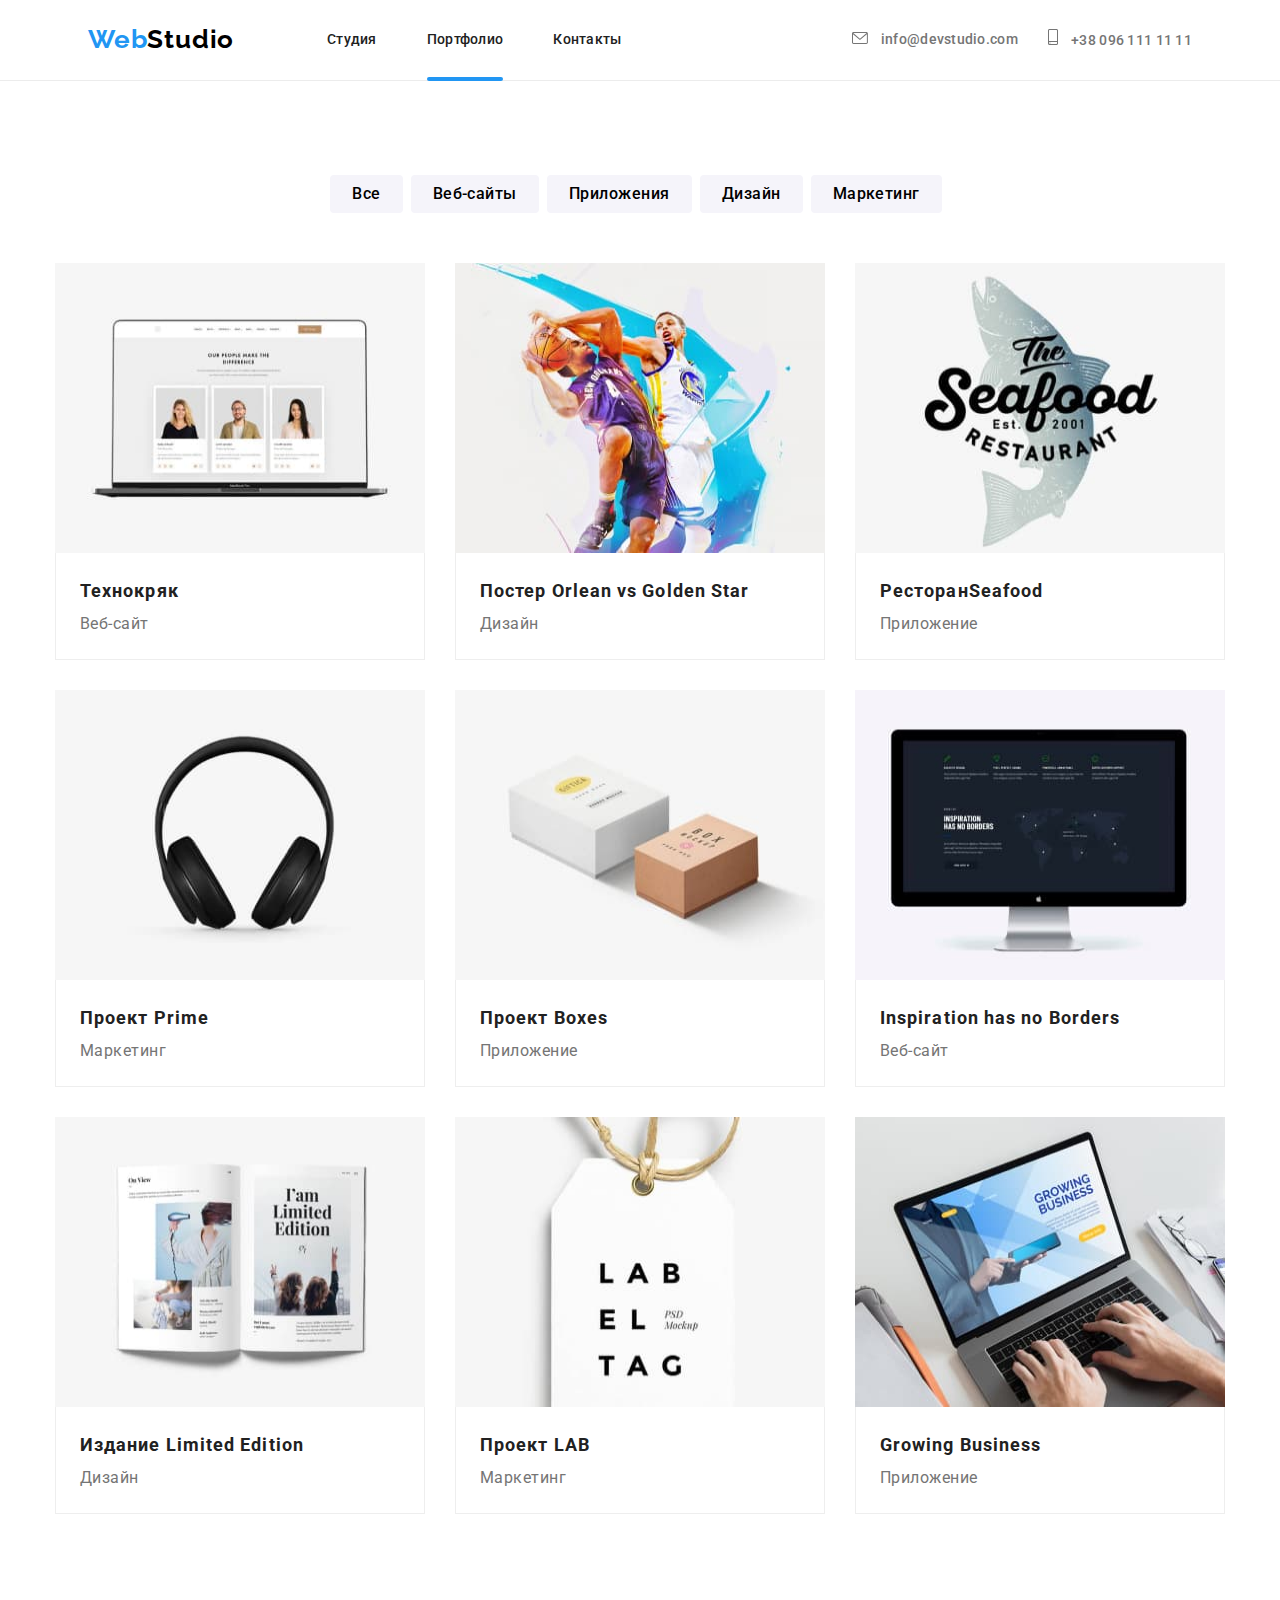
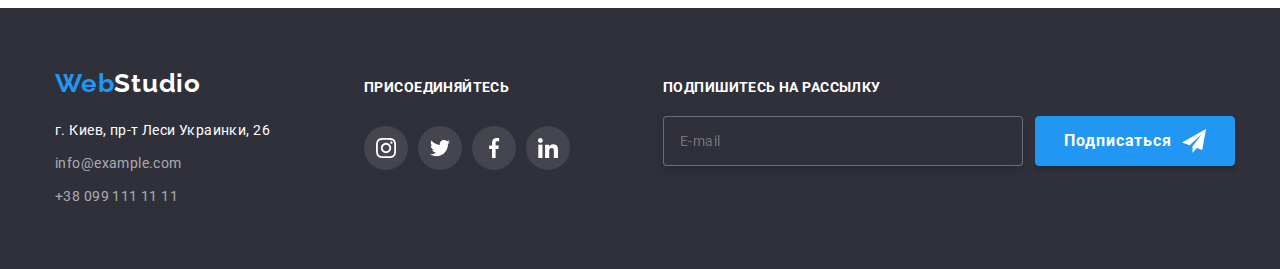
==== portfolio.html @ 0577ca1d "Initial commit" ====
<!DOCTYPE html>
<html lang="ru">
  <head>
    <meta charset="UTF-8" />
    <meta http-equiv="X-UA-Compatible" content="IE=edge" />
    <meta name="viewport" content="width=device-width, initial-scale=1.0" />
    <title>Portfolio</title>
    <link rel="preconnect" href="https://fonts.googleapis.com" />
    <link rel="preconnect" href="https://fonts.gstatic.com" crossorigin />
    <link
      href="https://fonts.googleapis.com/css2?family=Raleway:wght@700&family=Roboto:wght@400;500;700;900&display=swap"
      rel="stylesheet"
    />
    <link rel="stylesheet" href="https://cdn.jsdelivr.net/npm/modern-normalize@1.1.0/modern-normalize.min.css">
    <link rel="stylesheet" href="./css/styles.css" />
  </head>
  <body>
    <!--Header section-->
    <header class="header-container">
      <div class="container">
        <nav class="navigation">
        <p>
          <a class="logo" href="./index.html" lang="en">Web<span class="logo-studio">Studio</span></a>
        </p>
        <ul class="list menu">
          <li class="menu-item ">
            <a
              class="menu-link link" href="./index.html" title="Студия">Студия</a>
          </li>
          <li class="menu-item">
            <a
              class="menu-link link current" href="./portfolio.html" title="Портфолио">Портфолио</a>
          </li>
          <li class="menu-item"><a class="menu-link link" href="">Контакты</a></li>
        </ul>
      
      <ul class="list contacts-list">
        <li class="contact-item">
          <a class="link contact-mail" href="mailto:info@devstudio.com"><svg class="icon-mail" width="16" height="12">
            <use href="./images/sprite.svg#icon-mail"></use>
          </svg>
            info@devstudio.com</a>
        </li>
        <li class="contact-item">
          <a class="link contact-phone" href="tel:+380961111111"><svg class="icon-phone" width="10" height="16">
            <use href="./images/sprite.svg#icon-smartphone"></use></svg>
            +38 096 111 11 11</a>
        </li>
      </ul>
    </nav>
    </div>
    
    </header>
    <!--Main section-->
    <main>
      <!-- Filter section -->
      <section class="filter section">
        <div class="container"><h1 hidden>Портфолио</h1>
        <ul class="list filter-list">
          <li class="filter-item">
            <button class="filter-btn" type="button">Все</button>
          </li>
          <li class="filter-item">
            <button class="filter-btn" type="button">Веб-сайты</button>
          </li>
          <li class="filter-item">
            <button class="filter-btn" type="button">Приложения</button>
          </li>
          <li class="filter-item">
            <button class="filter-btn" type="button">Дизайн</button>
          </li>
          <li class="filter-item">
            <button class="filter-btn" type="button">Маркетинг</button>
          </li>
        </ul>
      
        <ul class="list portfolio-list margin-portfolio">
          <li class="portfolio-item">
            <div class="overlay-wrapper">
            <img
              src="./images/Portfolio/technokryak.jpg"
              alt="Сайт технокряк"
              width="370"
              height="290"
            />
            <p class="overlay">Ресурс предлагает комплексные предложения с разным уровнем функционала и сервисов. Все это позволит посетителю получить исчерпывающие сведения о компании или частном лице.</p>
          </div>
            <div class="portfolio-card-wrapper"><h2 class="portfolio-title">Технокряк</h2>
            <p class="portfolio-subtitle">Веб-сайт</p></div>
          </li>
          <li class="portfolio-item">
            <div class="overlay-wrapper">
            <img
              src="./images/Portfolio/new_orlean.jpg"
              alt="Дизайн постера"
              width="370"
              height="290"
            />
            <p class="overlay">Ресурс предлагает комплексные предложения с разным уровнем функционала и сервисов. Все это позволит посетителю получить исчерпывающие сведения о компании или частном лице.</p>
          </div>
            <div class="portfolio-card-wrapper"><h2 class="portfolio-title">Постер <span lang="en">Orlean vs Golden Star</span></h2>
            <p class="portfolio-subtitle">Дизайн</p></div>
          </li>
          <li class="portfolio-item">
            <div class="overlay-wrapper">
            <img
              src="./images/Portfolio/swafood.jpg"
              alt="Логотип ресторана"
              width="370"
              height="290"
            />
            <p class="overlay">Ресурс предлагает комплексные предложения с разным уровнем функционала и сервисов. Все это позволит посетителю получить исчерпывающие сведения о компании или частном лице.</p>
          </div>
            <div class="portfolio-card-wrapper"><h2 class="portfolio-title">Ресторан<span lang="en">Seafood</span></h2>
            <p class="portfolio-subtitle">Приложение</p></div>
          </li>
          <li class="portfolio-item">
            <div class="overlay-wrapper">
            <img
              src="./images/Portfolio/prime.jpg"
              alt="Маркетинг наушники"
              width="370"
              height="290"
            />
            <p class="overlay">Ресурс предлагает комплексные предложения с разным уровнем функционала и сервисов. Все это позволит посетителю получить исчерпывающие сведения о компании или частном лице.</p>
          </div>
            <div class="portfolio-card-wrapper"><h2 class="portfolio-title">Проект <span lang="en">Prime</span></h2>
            <p class="portfolio-subtitle">Маркетинг</p></div>
          </li>
          <li class="portfolio-item">
            <div class="overlay-wrapper">
            <img src="./images/Portfolio/boxes.jpg" alt="Две коробки" width="370" height="290" />
            <p class="overlay">Ресурс предлагает комплексные предложения с разным уровнем функционала и сервисов. Все это позволит посетителю получить исчерпывающие сведения о компании или частном лице.</p>
          </div>
            <div class="portfolio-card-wrapper"><h2 class="portfolio-title">Проект <span lang="en">Boxes</span></h2>
            <p class="portfolio-subtitle">Приложение</p></div>
          </li>
          <li class="portfolio-item">
            <div class="overlay-wrapper">
            <img
              src="./images/Portfolio/inspiration.jpg"
              alt="Монитор компьютера"
              width="370"
              height="290"
            />
            <p class="overlay">Ресурс предлагает комплексные предложения с разным уровнем функционала и сервисов. Все это позволит посетителю получить исчерпывающие сведения о компании или частном лице.</p>
          </div>
            <div class="portfolio-card-wrapper"><h2 class="portfolio-title"><span lang="en">Inspiration has no Borders</span></h2>
            <p class="portfolio-subtitle">Веб-сайт</p></div>
          </li>
          <li class="portfolio-item">
            <div class="overlay-wrapper">
            <img
              src="./images/Portfolio/lmtdedition.jpg"
              alt="Открытая книга"
              width="370"
              height="290"
            />
            <p class="overlay">Ресурс предлагает комплексные предложения с разным уровнем функционала и сервисов. Все это позволит посетителю получить исчерпывающие сведения о компании или частном лице.</p>
          </div>
            <div class="portfolio-card-wrapper"><h2 class="portfolio-title">Издание <span lang="en">Limited Edition</span></h2>
            <p class="portfolio-subtitle">Дизайн</p></div>
          </li>
          <li class="portfolio-item">
            <div class="overlay-wrapper">
            <img
              src="./images/Portfolio/lab.jpg"
              alt="Ярлык на веревке с надписью"
              width="370"
              height="290"
            />
            <p class="overlay">Ресурс предлагает комплексные предложения с разным уровнем функционала и сервисов. Все это позволит посетителю получить исчерпывающие сведения о компании или частном лице.</p>
          </div>
            <div class="portfolio-card-wrapper"><h2 class="portfolio-title">Проект <span lang="en">LAB</span></h2>
            <p class="portfolio-subtitle">Маркетинг</p></div>
          </li>
          <li class="portfolio-item">
            <div class="overlay-wrapper">
            <img
              src="./images/Portfolio/grow_business.jpg"
              alt="Открытый ноутбук на котором печатают"
              width="370"
              height="290"
            />
            <p class="overlay">Ресурс предлагает комплексные предложения с разным уровнем функционала и сервисов. Все это позволит посетителю получить исчерпывающие сведения о компании или частном лице.</p>
          </div>
            <div class="portfolio-card-wrapper"><h2 class="portfolio-title"><span lang="en">Growing Business</span></h2>
            <p class="portfolio-subtitle">Приложение</p></div>
          </li>
        </ul>
      </div>
      </section>
    </main>
    <!-- Footer section -->
    <footer class="footer">
      <div class="container footer-logo">
       <div class="footer-part1"> <p><a class="logo" href="/" lang="en">Web<span class="logo-studio-white">Studio</span></a>
      </p>
      <address class="footer-adress">
        <a
          class="link address"
          target="_blank"
          rel="noopener noreferrer"
          href="https://www.google.com/maps?q=%D0%B3+%D0%BA%D0%B8%D0%B5%D0%B2+%D0%BF%D1%80%D0%BE%D1%81%D0%BF%D0%B5%D0%BA%D1%82+%D0%BB%D0%B5%D1%81%D0%B8+%D1%83%D0%BA%D1%80%D0%B0%D0%B8%D0%BD%D0%BA%D0%B8+26&um=1&ie=UTF-8&sa=X&ved=2ahUKEwj_-ZnG1bH4AhXhpYsKHVMVDdgQ_AUoAXoECAEQAw"
          >г. Киев, пр-т Леси Украинки, 26</a
        >
      </address>
      <ul class="list footer-contacts">
        <li class="footer-contact-mail">
          <a class="link footer-mail" href="mailto:info@example.com">info@example.com</a>
        </li>
        <li class="footer-contact-phone">
          <a class="link footer-phone" href="tel:+380991111111">+38 099 111 11 11</a>
        </li>
      </ul>
    </div>
    <div class="footer-part2">
      <h3 class="join-title">присоединяйтесь</h3>
    <ul class="join-list list">
      <li class="join-item">
        <a href="" class="join-link">
          <svg class="join-icon" width="20" height="20">
            <use href="./images/sprite.svg#icon-footer_insta"></use>
          </svg>
        </a>
      </li>
      <li class="join-item">
        <a href="" class="join-link">
          <svg class="join-icon" width="20" height="20">
            <use href="./images/sprite.svg#icon-footer_twitter"></use>
          </svg>
        </a>
      </li>
      <li class="join-item">
        <a href="" class="join-link">
          <svg class="join-icon" width="20" height="20">
            <use href="./images/sprite.svg#icon-footer_facebook"></use>
          </svg>
        </a>
      </li>
      <li class="join-item">
        <a href="" class="join-link">
          <svg class="join-icon" width="20" height="20">
            <use href="./images/sprite.svg#icon-footer_linkedin"></use>
          </svg>
        </a>
      </li>
    </ul>
    </div>
    <form class="fotter-form-subscribe">
      <p class="footer-form-title">Подпишитесь на рассылку</p>
      <span class="footer-input-btn">
      <label class="footer-form-field">
        <span class="footer-form-input-wrapper">
        <input 
        type="email" 
        name="user-email" 
        class="footer-form-input" 
        required
        placeholder="E-mail"/>
      </span>
      </label>
      <button type="submit" class="footer-form-submit">
        Подписаться
        <svg class="footer-icon-subscribe">
          <use href="./images/sprite.svg#icon-icon_send"></use>
        </svg>
      </button>
    </span>
    </form>
    </div>
      
    </footer>
  </body>
</html>
---- css/styles.css ----
/* ========Components========== */

:root {
  --primary-font: 'Roboto', sans-serif;
  --secondary-font: 'Raleway', sans-serif;
  --primary-font-color: #212121;
  --accent-color: #2196f3;
  --transition-dur-and-func: 250ms linear;
}

h1,
h2,
h3,
h4,
p {
  margin-top: 0;
  margin-bottom: 0;
  padding-left: 0;
}

ul,
ol {
  margin-top: 0;
  margin-bottom: 0;
  padding-left: 0;
}

img {
  display: block;
}

button {
  cursor: pointer;
}

.list {
  list-style: none;
}

.link {
  text-decoration: none;
  color: inherit;
}

.logo {
  text-decoration: none;
  color: var(--accent-color);
  font-family: 'Raleway';
  font-weight: 700;
  font-size: 26px;
  line-height: 1.19;
  letter-spacing: 0.03em;
}

.logo-studio {
  color: #000000;
}

.logo-studio-white {
  color: #ffffff;
}

body {
  font-family: var(--primary-font);
  color: var(--primary-font-color);
}

.container {
  width: 1200px;
  margin-right: auto;
  margin-left: auto;
  padding-left: 15px;
  padding-right: 15px;
}

.visually-hidden {
  position: absolute;
  width: 1px;
  height: 1px;
  margin: -1px;
  padding: 0;
  overflow: hidden;
  border: 0;
  clip: rect(0 0 0 0);
}

/* =========/Components========= */

/* =========Header */

.current::after {
  display: block;
  content: '';
  position: absolute;
  top: 0;
  left: 0;
  width: 100%;
  height: 4px;
  border-radius: 2px;
  transform: translate(0%, 1150%);
  margin-bottom: -1px;
  background: #2196f3;
}

.navigation {
  background-color: #ffffff;
  display: flex;
  align-items: center;
  justify-content: center;
  margin-top: 24px;
  margin-bottom: 25px;
}

.menu-link {
  position: relative;
  font-weight: 500;
  font-size: 14px;
  line-height: 1.14;
  letter-spacing: 0.02em;
  color: var(--primary-font);
  transition-duration: 250ms;
  transition-timing-function: cubic-bezier(0.4, 0, 0.2, 1);
}

.menu-link .current:hover::after {
  background-color: #2196f3;
}

.menu-link .current {
  background-color: #2196f3;
}

.menu-link:hover,
.menu-link:focus {
  color: var(--accent-color);
}

.contact-mail {
  font-weight: 500;
  font-size: 14px;
  line-height: 1.14;
  letter-spacing: 0.02em;
  color: #757575;
  margin-right: 30px;
  transition-duration: 250ms;
  transition-timing-function: cubic-bezier(0.4, 0, 0.2, 1);
}

.contact-mail:hover,
.contact-mail:focus {
  color: var(--accent-color);
}

.icon-mail {
  margin-right: 10px;
  align-items: center;
  fill: currentColor;
}

.contact-phone {
  font-weight: 500;
  font-size: 14px;
  line-height: 1.14;
  letter-spacing: 0.02em;
  color: #757575;
}

.icon-phone {
  margin-right: 10px;
  align-items: center;
  fill: currentColor;
}

.contact-phone:hover,
.contact-phone:focus,
.contact-phone:active {
  color: var(--accent-color);
}

.section {
  padding-top: 94px;
  padding-bottom: 0px;
}

.menu {
  display: flex;
  align-items: flex-start;
  padding-right: 230px;
}

.logo {
  margin-right: 93px;
}

.menu-item:not(:last-child) {
  margin-right: 50px;
}

.contacts-list {
  display: flex;
  align-items: center;
  justify-content: space-between;
}

.list-menu {
  padding-top: 32px;
  padding-bottom: 32px;
}

/* ========/Header======== */

/* ================Main*/

.section-hero {
  background: #2f303a;
  text-align: center;
  display: column;
  padding-top: 200px;
  background-image: linear-gradient(rgba(47, 48, 58, 0.4), rgba(47, 48, 58, 0.4)),
    url(../images/hero/bcg.jpg);
  background-size: cover;
  background-color: rgba(196, 196, 196, 1);
}

.hero {
  color: #ffffff;
  font-weight: 900;
  font-size: 44px;
  line-height: 1.36;
  letter-spacing: 0.06em;
  text-transform: uppercase;
  align-items: center;
}

.modal-btn {
  width: 200px;
  height: 50px;
  left: 700px;
  top: 430px;
  font-weight: 700;
  font-size: 16px;
  line-height: 1.89;
  color: #ffffff;
  letter-spacing: 0.06em;
  margin-top: 30px;
  margin-bottom: 200px;
  border: 1px solid rgba(33, 150, 243, 1);
  background: #2196F3;
box-shadow: 0px 4px 4px rgba(0, 0, 0, 0.15);
border-radius: 4px;
}

.modal-btn:active {
  background-color: #188ce8;
}

/* ===========Section benefits */

.benefits-title {
  font-weight: 700;
  font-size: 14px;
  line-height: 1.14;
  letter-spacing: 0.03em;
  text-transform: uppercase;
}

.benefits-subtitle {
  font-size: 14px;
  line-height: 1.71;
  letter-spacing: 0.03em;
  color: #757575;
  margin-top: 10px;
}

.benefits-list {
  display: flex;
  padding-top: 0px;
  gap: 30px;
}

.benefits-box {
  display: flex;
  justify-content: center;
  align-items: center;
  margin-bottom: 30px;
  height: 120px;
  border-radius: 4px;
  background-color: #f5f4fa;
}

.benefits-item {
  flex-basis: calc((100% - 60px) / 3);
}
/* ===========/Section Benefits============ */

/* ===================Section About us */
.about-title {
  font-weight: 700;
  font-size: 36px;
  line-height: 1.17;
  letter-spacing: 0.03em;
  margin-bottom: 50px;
  text-align: center;
}

.about-list {
  display: flex;
  flex-wrap: wrap;
  margin-bottom: 94px;
  gap: 30px;
}

.about-item {
  flex-basis: calc((100% - 60px) / 3);
}

/* =============/Section About us========= */

/* ==============Section Our team */

.our-team {
  background: #f5f4fa;
  padding-bottom: 94px;
}

.our-team-item {
  box-shadow: 0px 1px 3px rgba(0, 0, 0, 0.12), 0px 1px 1px rgba(0, 0, 0, 0.14),
    0px 2px 1px rgba(0, 0, 0, 0.2);
}

.our-team-title {
  font-weight: 700;
  font-size: 36px;
  line-height: 1.17;
  letter-spacing: 0.03em;
  margin-bottom: 50px;
  text-align: center;
}

.team-title {
  font-weight: 500;
  font-size: 16px;
  line-height: 1.19;
  letter-spacing: 0.03em;
  margin-bottom: 10px;
  text-align: center;
  padding-top: 30px;
}

.team-subtitle {
  font-size: 16px;
  line-height: 1.19;
  letter-spacing: 0.03em;
  color: #757575;
  text-align: center;
  margin-bottom: 16px;
}

.our-team-list {
  display: flex;
  flex-wrap: wrap;
  gap: 30px;
  justify-content: center;
}

.team-card-wrapper {
  width: 270px;
  background-color: #ffffff;
  border-bottom: #ffffff;
  border-left: #ffffff;
  border-right: #ffffff;
  border-radius: 0px 0px 4px 4px;
}

.social-list-link {
  display: flex;
  justify-content: center;
  align-items: center;
  width: 44px;
  height: 44px;
  border-radius: 50%;
  background-color: #ffffff;
  margin-bottom: 30px;
  transition-duration: 250ms;
  transition-timing-function: cubic-bezier(0.4, 0, 0.2, 1);
}

.social-list-link:hover,
.social-list-link:focus {
  background-color: #2196f3;
}

.social-list-link:hover .social-list-icon,
.social-list-link:focus .social-list-icon {
  fill: #ffffff;
}

.social-list {
  display: flex;
  justify-content: center;
  gap: 10px;
}

.social-list-icon {
  fill: #afb1b8;
  transition-duration: 250ms;
  transition-timing-function: cubic-bezier(0.4, 0, 0.2, 1);
}

/* =============/Section Our team=========== */

.clients-list {
  display: flex;
  gap: 30px;
}

.clients-item-link {
  display: flex;
  justify-content: center;
  align-items: center;
  width: 170px;
  height: 92px;
  border: 1px solid #afb1b8;
  border-radius: 4px;
  fill: rgba(175, 177, 184, 1);
  transition-duration: 250ms;
  transition-timing-function: cubic-bezier(0.4, 0, 0.2, 1);
}

.client-list-icon {
  fill: rgba(175, 177, 184, 1);
  transition-duration: 250ms;
  transition-timing-function: cubic-bezier(0.4, 0, 0.2, 1);
}

.clients-item:hover .client-list-icon,
.clients-item:focus .client-list-icon {
  fill: #2196f3;
  background-color: #ffffff;
  transition: transform 250ms cubic-bezier(0.4, 0, 0.2, 1);
}

.clients {
  padding-bottom: 94px;
}

.clients-item-link:hover .client-list-icon,
.clients-item-link:focus .client-list-icon {
  border-color: #2196f3;
  fill: #2196f3;
}

.clients-item-link:hover,
.clients-item-link:focus {
  border-color: #2196f3;
}

/* ==========/Main========== */

/* ==========Footer */

.address {
  text-decoration: none;
  font-size: 14px;
  line-height: 1.71;
  letter-spacing: 0.03em;
  color: #ffffff;
  margin-bottom: 9px;
  transition-duration: 250ms;
  transition-timing-function: cubic-bezier(0.4, 0, 0.2, 1);
}

.address:hover,
.address:focus {
  color: #188ce8;
  background-color: #2f303a;
}

.footer-mail {
  font-size: 14px;
  line-height: 1.71;
  letter-spacing: 0.03em;
  color: rgba(255, 255, 255, 0.6);
  background-color: #2f303a;
  transition-duration: 250ms;
  transition-timing-function: cubic-bezier(0.4, 0, 0.2, 1);
}

.footer-phone {
  font-size: 14px;
  line-height: 1.71;
  letter-spacing: 0.03em;
  color: rgba(255, 255, 255, 0.6);
  background-color: #2f303a;
  transition-duration: 250ms;
  transition-timing-function: cubic-bezier(0.4, 0, 0.2, 1);
}

.footer-phone:hover,
.footer-phone:focus,
.footer-phone:active {
  color: var(--accent-color);
}

.footer-mail:hover,
.footer-mail:focus,
.footer-mail:active {
  color: var(--accent-color);
}

.footer {
  display: flex;
  align-items: baseline;
  background-color: #2f303a;
  padding-top: 60px;
  padding-bottom: 60px;
}

.footer-part1 {
  padding-right: 70px;
}

.footer-logo {
  display: flex;
  align-items: baseline;
}

.footer-adress {
  text-decoration: none;
  font-style: normal;
  margin-bottom: 9px;
  margin-top: 20px;
  color: #ffffff;
}

.footer-contact-mail {
  margin-bottom: 9px;
}

.join-title {
  font-weight: 700;
  font-size: 14px;
  line-height: 1.1;
  letter-spacing: 0.03em;
  text-transform: uppercase;
  color: #ffffff;
  text-transform: uppercase;
}

.join-link {
  display: flex;
  justify-content: center;
  align-items: center;
  width: 44px;
  height: 44px;
  border-radius: 50%;
  background: rgba(255, 255, 255, 0.1);
  transition: transform 250ms cubic-bezier(0.4, 0, 0.2, 1);
}

.join-link .join-icon,
.join-link .join-icon {
  fill: #ffffff;
  transition-duration: 250ms;
  transition-timing-function: cubic-bezier(0.4, 0, 0.2, 1);
}

.join-link:hover,
.join-link:focus {
  background-color: #2196f3;
}

.join-list {
  display: flex;
  flex-direction: row;
  justify-content: center;
  gap: 10px;
  margin-top: 30px;
}

.join {
  margin-right: 870px;
  padding-left: 70px;
  padding-top: 10px;
}

.fotter-form-subscribe {
  display: flex;
  flex-direction: column;
  align-items: baseline;
  margin-left: 93px;
}

.footer-form-input {
  width: 360px;
  height: 50px;
  border: 1px solid rgba(255, 255, 255, 0.3);
  filter: drop-shadow(0px 4px 4px rgba(0, 0, 0, 0.15));
  border-radius: 4px;
  background: #2F303A;
  padding-left: 16px;
  margin-right: 12px;
  font-family: 'Roboto';
font-size: 14px;
line-height: 1.14;
letter-spacing: 0.03em;
color: #FFFFFF;
}


.footer-input-btn {
  display: flex;

}

.footer-form-title {
  font-family: 'Roboto';
font-weight: 700;
font-size: 14px;
line-height: 1.14;
letter-spacing: 0.03em;
text-transform: uppercase;
color: #FFFFFF;
margin-bottom: 20px;
}

.footer-form-submit {
  display: flex;
  justify-content: center;
  align-items: center;
  width: 200px;
  height: 50px;
  font-weight: 700;
  font-size: 16px;
  line-height: 1.88;
  color: #ffffff;
  letter-spacing: 0.06em;
  border: 1px solid rgba(33, 150, 243, 1);
  background: #2196F3;
  box-shadow: 0px 4px 4px rgba(0, 0, 0, 0.15);
  border-radius: 4px;
}

.footer-icon-subscribe {
  width: 24px;
  height: 24px;
  margin-left: 10px;
}

.footer-form-input-wrapper {

}


/* =======/Footer======== */

/* ========Modal window======== */

.backdrop {
  position: fixed;
  z-index: 100;
  top: 0;
  left: 0;
  width: 100%;
  height: 100%;
  background-color: rgba(0, 0, 0, 0.2);
  transition: opacity var(--transition-dur-and-func), visibility var(--transition-dur-and-func);
}

.backdrop.is-hidden {
  opacity: 0;
  visibility: hidden;
  pointer-events: none;
}

.modal {
  position: absolute;
  top: 50%;
  left: 50%;
  transform: translate(-50%, -50%);
  width: 528px;
  height: 581px;
  background: #ffffff;
  box-shadow: 0px 1px 3px rgba(0, 0, 0, 0.12), 0px 1px 1px rgba(0, 0, 0, 0.14),
    0px 2px 1px rgba(0, 0, 0, 0.2);
  border-radius: 4px;
  padding: 40px;
}

.modal:hover,
.modal:focus {
  box-shadow: 0px 1px 3px rgba(0, 0, 0, 0.12), 0px 1px 1px rgba(0, 0, 0, 0.14),
    0px 2px 1px rgba(0, 0, 0, 0.2);
}

.modal-close-btn {
  position: absolute;
  top: 8px;
  right: 8px;
  display: flex;
  justify-content: center;
  align-items: center;
  width: 30px;
  height: 30px;
  border-radius: 50%;
  background-color: transparent;
  border: 1px solid rgba(0, 0, 0, 0.1);
  padding: 0;
  transition: fill var(--transition-dur-and-func);
}


.modal-close-btn:hover,
.modal-close-btn:focus {
  outline: none;
  fill: var(--accent-color);
}

/* ========/Modal window======== */

/* ========Modal form======== */

.modal-form {
  display: flex;
  flex-direction: column;
}

.modal-form-field {
  margin-bottom: 10px;
}

.modal-form-input {
  width: 100%;
  height: 40px;
  border: 1px solid rgba(33, 33, 33, 0.2);
border-radius: 4px;
padding-left: 42px;
font-family: 'Roboto';
font-size: 16px;
line-height: 1.14;
letter-spacing: 0.01em;
color: #000000;
transition: border-color var(--transition-dur-and-func);

}

.modal-form-input:focus {
  outline: none;
  border-color: var(--accent-color);
  cursor: pointer;
}

.modal-form-input:focus + .modal-form-input-icon {
  fill: var(--accent-color);
}

.modal-form-input-desc {
  display: block;
font-family: 'Roboto';
font-size: 12px;
line-height: 1.17;
letter-spacing: 0.01em;
color: #757575;
margin-bottom: 4px;
}

.modal-form-title {
  font-family: 'Roboto';
  font-weight: 700;
  font-size: 20px;
  line-height: 1.15;
  text-align: center;
  letter-spacing: 0.03em;
  color: #212121;
  margin-bottom: 12px;
  
}

.modal-form-comments {
resize: none;
width: 100%;
height: 120px;

left: 576px;
top: 518px;
padding: 10px 16px;
border: 1px solid rgba(33, 33, 33, 0.2);
border-radius: 4px;
transition: border-color var(--transition-dur-and-func);
}


.modal-form-comments::placeholder {
  font-family: 'Roboto';
  font-size: 12px;
  line-height: 1.17;
  letter-spacing: 0.01em;
  color: rgba(117, 117, 117, 0.5);
}

.modal-form-comments:focus {
  outline: none;
  border-color: var(--accent-color);
  cursor: pointer;
}

.modal-form-check-desc {
  display: flex;
  align-items: center;
font-family: 'Roboto';
font-size: 14px;
line-height: 1.71;
letter-spacing: 0.03em;
color: #757575;
margin-bottom: 30px;

}

.modal-form-check-desc::before {
  display: block;
  width: 16px;
  height: 15px;
  border: 1px solid #212121;
  border-radius: 2px;
  content: '';
  cursor: pointer;
  background: #ffffff;
  margin-right: 7px;
}

.modal-form-check:checked + .modal-form-check-desc::before {
  background-image: url(../images/checked.svg);
  background-repeat: no-repeat;
  background-position: center;
  border: 1px solid rgba(33, 150, 243, 1);
}

.modal-form-check:focus + .modal-form-check-desc::before {
  outline: 1px solid rgba(33, 150, 243, 1);;
}

.modal-form-submit {
  align-self: center;
  width: 200px;
  height: 50px;
  font-weight: 700;
  font-size: 16px;
  line-height: 1.88;
  color: #ffffff;
  letter-spacing: 0.06em;
  margin-bottom: 40px;
  border: 1px solid rgba(33, 150, 243, 1);
  background: #2196F3;
box-shadow: 0px 4px 4px rgba(0, 0, 0, 0.15);
border-radius: 4px;
}

.modal-form-submit:hover,
.modal-form-submit:focus {

}

.modal-form-input-wrapper {
  display: block;
  position: relative;

}

.modal-form-input-icon {
  position: absolute;
  top: 50%;
  left: 12px;
  transform: translateY(-50%);
  display: block;
  width: 18px;
  height: 18px;
  fill: #000000;
  transition: fill var(--transition-dur-and-func);

}

.link-user-policy {
  text-decoration-line: underline;
color: #2196F3;
}

.modal-close-btn-icon {
  padding-top: 2px;
}


/* ========/Modal form======== */


/* ===========Page 2 (Portfolio) */

.header-container {
  border-bottom: 1px solid #ececec;
}

.filter-btn {
  padding-top: 6px;
  padding-bottom: 6px;
  padding-left: 22px;
  padding-right: 22px;
  font-family: var(--primary-font);
  font-weight: 500;
  font-size: 16px;
  line-height: 1.63;
  letter-spacing: 0.03em;
  background-color: #f5f4fa;
  cursor: pointer;
  border-radius: 4px;
  border: none;
}

.filter-btn:hover,
.filter-btn:focus {
  background-color: var(--accent-color);
  color: #ffffff;
  box-shadow: 0px 3px 1px rgba(0, 0, 0, 0.1), 0px 1px 2px rgba(0, 0, 0, 0.08),
    0px 2px 2px rgba(0, 0, 0, 0.12);
  /* transition-duration: 250ms;
  transition-timing-function: cubic-bezier(0.4, 0, 0.2, 1); */
}

.filter-btn {
  display: flex;
  flex-wrap: wrap;
  transition-duration: 250ms;
  transition-timing-function: cubic-bezier(0.4, 0, 0.2, 1);
}

.filter-list:not(:last-child) {
  margin-right: 8px;
}

.portfolio-title {
  font-weight: 700;
  font-size: 18px;
  line-height: 2;
  letter-spacing: 0.06em;
}

.portfolio-subtitle {
  font-size: 16px;
  line-height: 1.88;
  letter-spacing: 0.03em;
  color: #757575;
}

.filter-list {
  display: flex;
  flex-wrap: wrap;
  justify-content: center;
  margin-bottom: 50px;
  gap: 8px;
}

.portfolio-list {
  display: flex;
  flex-wrap: wrap;
  gap: 30px;
}

.portfolio-item {
  flex-basis: calc((100% - 180px) / 9);
  transition-duration: 250ms;
  transition-timing-function: cubic-bezier(0.4, 0, 0.2, 1);
}

.portfolio-item:hover,
.portfolio-item:focus {
  box-shadow: 0px 1px 1px rgba(0, 0, 0, 0.12), 0px 4px 4px rgba(0, 0, 0, 0.06),
    1px 4px 6px rgba(0, 0, 0, 0.16);
}

.portfolio-card-wrapper {
  padding-top: 20px;
  padding-bottom: 20px;
  padding-left: 24px;
  padding-right: 24px;
  border-bottom: 1px solid #eeeeee;
  border-left: 1px solid #eeeeee;
  border-right: 1px solid #eeeeee;
}

.overlay-wrapper {
  position: relative;
  display: block;
  overflow: hidden;
}

.overlay {
  position: absolute;
  top: 0;
  left: 0;
  width: 100%;
  height: 100%;
  font-family: 'Roboto';
  font-size: 18px;
  line-height: 1.56;
  letter-spacing: 0.03em;
  color: #ffffff;
  background-color: rgba(33, 150, 243, 0.9);
  padding: 63px 24px;
  transform: translate(0, 100%);
  transition: transform 250ms cubic-bezier(0.4, 0, 0.2, 1);
}

.portfolio-item:hover .overlay {
  transform: translate(0, 0);
}

.margin-portfolio {
  margin-bottom: 94px;
}
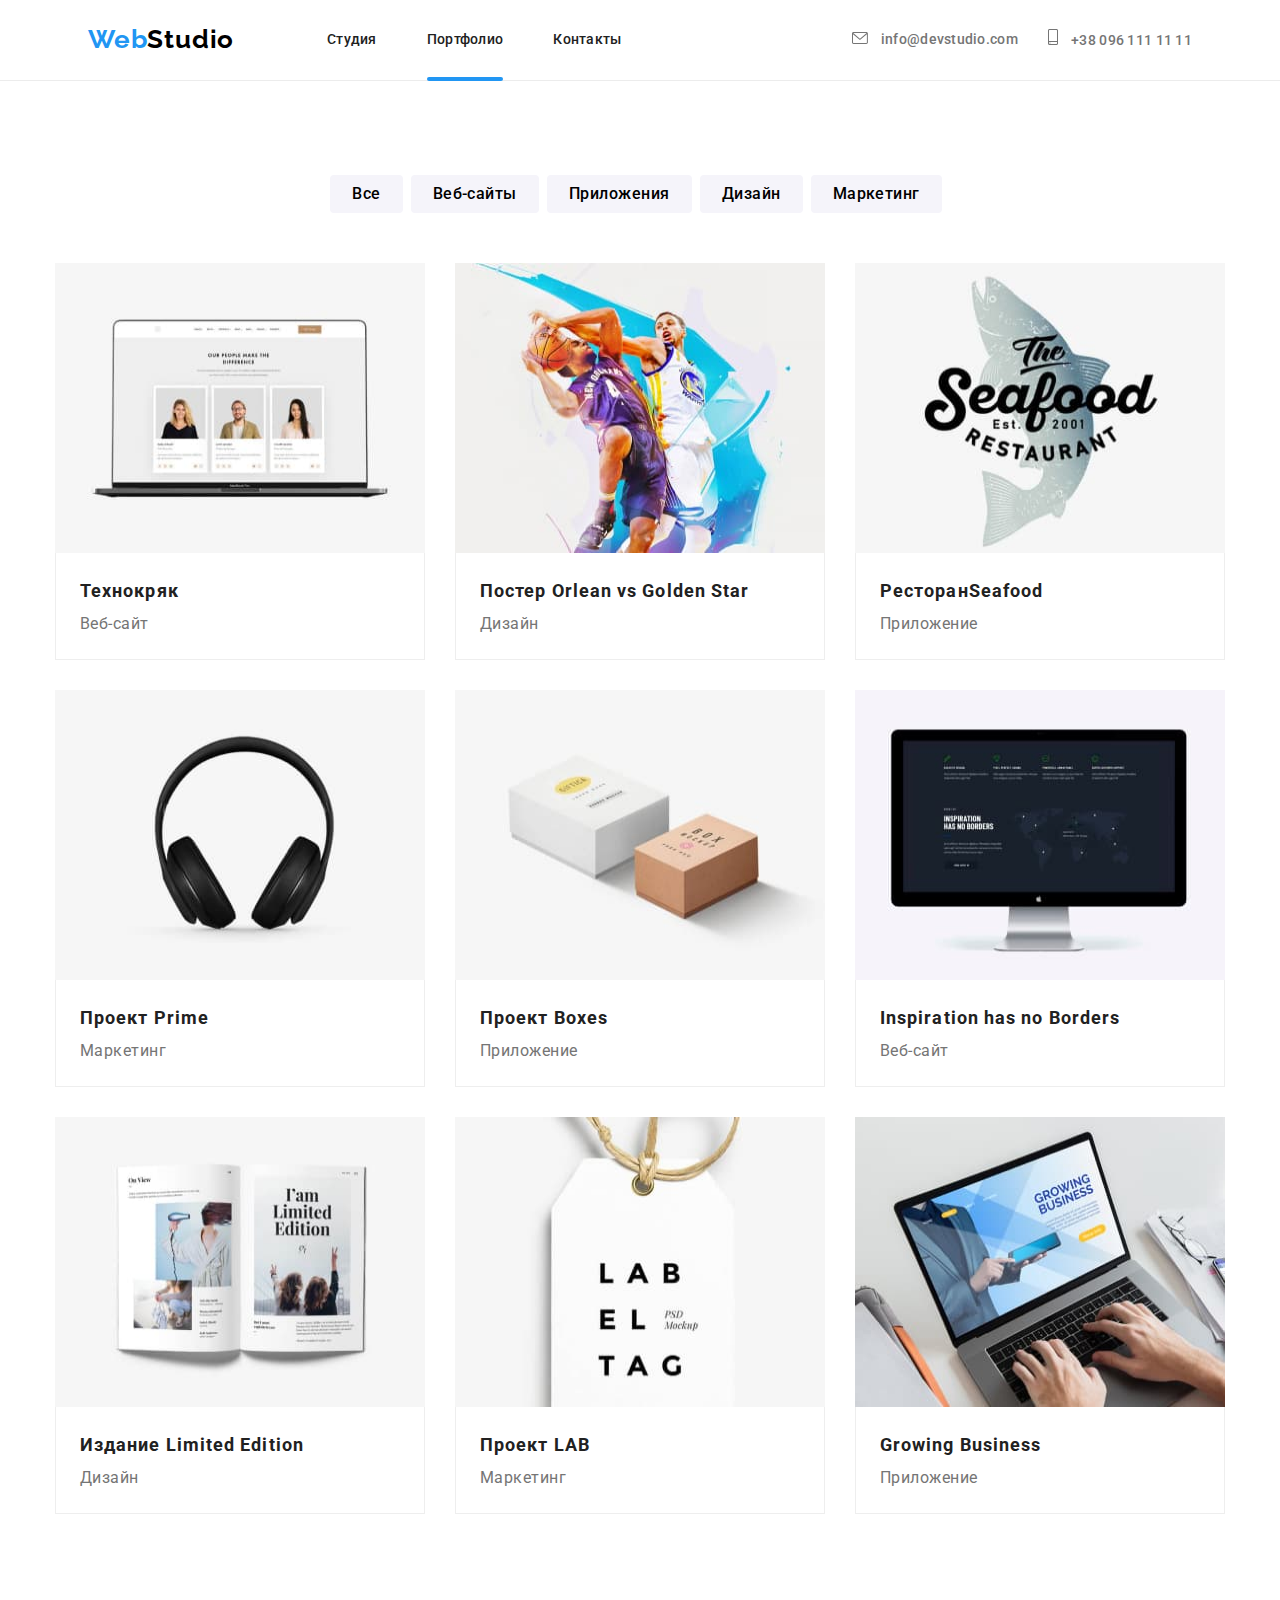
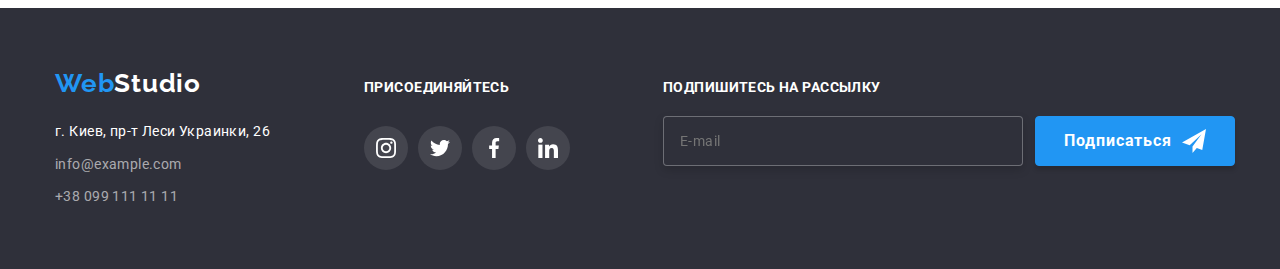
==== commit 4d81c2f7: "16.08" ====
--- a/portfolio.html
+++ b/portfolio.html
@@ -11,265 +11,336 @@
       href="https://fonts.googleapis.com/css2?family=Raleway:wght@700&family=Roboto:wght@400;500;700;900&display=swap"
       rel="stylesheet"
     />
-    <link rel="stylesheet" href="https://cdn.jsdelivr.net/npm/modern-normalize@1.1.0/modern-normalize.min.css">
-    <link rel="stylesheet" href="./css/styles.css" />
+    <link
+      rel="stylesheet"
+      href="https://cdn.jsdelivr.net/npm/modern-normalize@1.1.0/modern-normalize.min.css"
+    />
+    <link rel="stylesheet" href="./css/main.min.css"
   </head>
   <body>
     <!--Header section-->
     <header class="header-container">
       <div class="container">
         <nav class="navigation">
-        <p>
-          <a class="logo" href="./index.html" lang="en">Web<span class="logo-studio">Studio</span></a>
-        </p>
-        <ul class="list menu">
-          <li class="menu-item ">
-            <a
-              class="menu-link link" href="./index.html" title="Студия">Студия</a>
-          </li>
-          <li class="menu-item">
-            <a
-              class="menu-link link current" href="./portfolio.html" title="Портфолио">Портфолио</a>
-          </li>
-          <li class="menu-item"><a class="menu-link link" href="">Контакты</a></li>
-        </ul>
-      
-      <ul class="list contacts-list">
-        <li class="contact-item">
-          <a class="link contact-mail" href="mailto:info@devstudio.com"><svg class="icon-mail" width="16" height="12">
-            <use href="./images/sprite.svg#icon-mail"></use>
-          </svg>
-            info@devstudio.com</a>
-        </li>
-        <li class="contact-item">
-          <a class="link contact-phone" href="tel:+380961111111"><svg class="icon-phone" width="10" height="16">
-            <use href="./images/sprite.svg#icon-smartphone"></use></svg>
-            +38 096 111 11 11</a>
-        </li>
-      </ul>
-    </nav>
-    </div>
-    
+          <p>
+            <a class="logo" href="./index.html" lang="en"
+              >Web<span class="logo-studio">Studio</span></a
+            >
+          </p>
+          <ul class="list menu">
+            <li class="menu__item">
+              <a class="menu__link link" href="./index.html" title="Студия">Студия</a>
+            </li>
+            <li class="menu__item">
+              <a class="menu__link link current" href="./portfolio.html" title="Портфолио"
+                >Портфолио</a
+              >
+            </li>
+            <li class="menu__item"><a class="menu__link link" href="">Контакты</a></li>
+          </ul>
+
+          <ul class="list contacts-list">
+            <li class="contact-item">
+              <a class="link contact-mail" href="mailto:info@devstudio.com"
+                ><svg class="icon-mail" width="16" height="12">
+                  <use href="./images/sprite.svg#icon-mail"></use>
+                </svg>
+                info@devstudio.com</a
+              >
+            </li>
+            <li class="contact-item">
+              <a class="link contact-phone" href="tel:+380961111111"
+                ><svg class="icon-phone" width="10" height="16">
+                  <use href="./images/sprite.svg#icon-smartphone"></use>
+                </svg>
+                +38 096 111 11 11</a
+              >
+            </li>
+          </ul>
+        </nav>
+      </div>
     </header>
     <!--Main section-->
     <main>
       <!-- Filter section -->
       <section class="filter section">
-        <div class="container"><h1 hidden>Портфолио</h1>
-        <ul class="list filter-list">
-          <li class="filter-item">
-            <button class="filter-btn" type="button">Все</button>
-          </li>
-          <li class="filter-item">
-            <button class="filter-btn" type="button">Веб-сайты</button>
-          </li>
-          <li class="filter-item">
-            <button class="filter-btn" type="button">Приложения</button>
-          </li>
-          <li class="filter-item">
-            <button class="filter-btn" type="button">Дизайн</button>
-          </li>
-          <li class="filter-item">
-            <button class="filter-btn" type="button">Маркетинг</button>
-          </li>
-        </ul>
-      
-        <ul class="list portfolio-list margin-portfolio">
-          <li class="portfolio-item">
-            <div class="overlay-wrapper">
-            <img
-              src="./images/Portfolio/technokryak.jpg"
-              alt="Сайт технокряк"
-              width="370"
-              height="290"
-            />
-            <p class="overlay">Ресурс предлагает комплексные предложения с разным уровнем функционала и сервисов. Все это позволит посетителю получить исчерпывающие сведения о компании или частном лице.</p>
-          </div>
-            <div class="portfolio-card-wrapper"><h2 class="portfolio-title">Технокряк</h2>
-            <p class="portfolio-subtitle">Веб-сайт</p></div>
-          </li>
-          <li class="portfolio-item">
-            <div class="overlay-wrapper">
-            <img
-              src="./images/Portfolio/new_orlean.jpg"
-              alt="Дизайн постера"
-              width="370"
-              height="290"
-            />
-            <p class="overlay">Ресурс предлагает комплексные предложения с разным уровнем функционала и сервисов. Все это позволит посетителю получить исчерпывающие сведения о компании или частном лице.</p>
-          </div>
-            <div class="portfolio-card-wrapper"><h2 class="portfolio-title">Постер <span lang="en">Orlean vs Golden Star</span></h2>
-            <p class="portfolio-subtitle">Дизайн</p></div>
-          </li>
-          <li class="portfolio-item">
-            <div class="overlay-wrapper">
-            <img
-              src="./images/Portfolio/swafood.jpg"
-              alt="Логотип ресторана"
-              width="370"
-              height="290"
-            />
-            <p class="overlay">Ресурс предлагает комплексные предложения с разным уровнем функционала и сервисов. Все это позволит посетителю получить исчерпывающие сведения о компании или частном лице.</p>
-          </div>
-            <div class="portfolio-card-wrapper"><h2 class="portfolio-title">Ресторан<span lang="en">Seafood</span></h2>
-            <p class="portfolio-subtitle">Приложение</p></div>
-          </li>
-          <li class="portfolio-item">
-            <div class="overlay-wrapper">
-            <img
-              src="./images/Portfolio/prime.jpg"
-              alt="Маркетинг наушники"
-              width="370"
-              height="290"
-            />
-            <p class="overlay">Ресурс предлагает комплексные предложения с разным уровнем функционала и сервисов. Все это позволит посетителю получить исчерпывающие сведения о компании или частном лице.</p>
-          </div>
-            <div class="portfolio-card-wrapper"><h2 class="portfolio-title">Проект <span lang="en">Prime</span></h2>
-            <p class="portfolio-subtitle">Маркетинг</p></div>
-          </li>
-          <li class="portfolio-item">
-            <div class="overlay-wrapper">
-            <img src="./images/Portfolio/boxes.jpg" alt="Две коробки" width="370" height="290" />
-            <p class="overlay">Ресурс предлагает комплексные предложения с разным уровнем функционала и сервисов. Все это позволит посетителю получить исчерпывающие сведения о компании или частном лице.</p>
-          </div>
-            <div class="portfolio-card-wrapper"><h2 class="portfolio-title">Проект <span lang="en">Boxes</span></h2>
-            <p class="portfolio-subtitle">Приложение</p></div>
-          </li>
-          <li class="portfolio-item">
-            <div class="overlay-wrapper">
-            <img
-              src="./images/Portfolio/inspiration.jpg"
-              alt="Монитор компьютера"
-              width="370"
-              height="290"
-            />
-            <p class="overlay">Ресурс предлагает комплексные предложения с разным уровнем функционала и сервисов. Все это позволит посетителю получить исчерпывающие сведения о компании или частном лице.</p>
-          </div>
-            <div class="portfolio-card-wrapper"><h2 class="portfolio-title"><span lang="en">Inspiration has no Borders</span></h2>
-            <p class="portfolio-subtitle">Веб-сайт</p></div>
-          </li>
-          <li class="portfolio-item">
-            <div class="overlay-wrapper">
-            <img
-              src="./images/Portfolio/lmtdedition.jpg"
-              alt="Открытая книга"
-              width="370"
-              height="290"
-            />
-            <p class="overlay">Ресурс предлагает комплексные предложения с разным уровнем функционала и сервисов. Все это позволит посетителю получить исчерпывающие сведения о компании или частном лице.</p>
-          </div>
-            <div class="portfolio-card-wrapper"><h2 class="portfolio-title">Издание <span lang="en">Limited Edition</span></h2>
-            <p class="portfolio-subtitle">Дизайн</p></div>
-          </li>
-          <li class="portfolio-item">
-            <div class="overlay-wrapper">
-            <img
-              src="./images/Portfolio/lab.jpg"
-              alt="Ярлык на веревке с надписью"
-              width="370"
-              height="290"
-            />
-            <p class="overlay">Ресурс предлагает комплексные предложения с разным уровнем функционала и сервисов. Все это позволит посетителю получить исчерпывающие сведения о компании или частном лице.</p>
-          </div>
-            <div class="portfolio-card-wrapper"><h2 class="portfolio-title">Проект <span lang="en">LAB</span></h2>
-            <p class="portfolio-subtitle">Маркетинг</p></div>
-          </li>
-          <li class="portfolio-item">
-            <div class="overlay-wrapper">
-            <img
-              src="./images/Portfolio/grow_business.jpg"
-              alt="Открытый ноутбук на котором печатают"
-              width="370"
-              height="290"
-            />
-            <p class="overlay">Ресурс предлагает комплексные предложения с разным уровнем функционала и сервисов. Все это позволит посетителю получить исчерпывающие сведения о компании или частном лице.</p>
-          </div>
-            <div class="portfolio-card-wrapper"><h2 class="portfolio-title"><span lang="en">Growing Business</span></h2>
-            <p class="portfolio-subtitle">Приложение</p></div>
-          </li>
-        </ul>
-      </div>
+        <div class="container">
+          <h1 hidden>Портфолио</h1>
+          <ul class="list filter-list">
+            <li class="filter-item">
+              <button class="filter-btn" type="button">Все</button>
+            </li>
+            <li class="filter-item">
+              <button class="filter-btn" type="button">Веб-сайты</button>
+            </li>
+            <li class="filter-item">
+              <button class="filter-btn" type="button">Приложения</button>
+            </li>
+            <li class="filter-item">
+              <button class="filter-btn" type="button">Дизайн</button>
+            </li>
+            <li class="filter-item">
+              <button class="filter-btn" type="button">Маркетинг</button>
+            </li>
+          </ul>
+
+          <ul class="list portfolio-list margin-portfolio">
+            <li class="portfolio-item">
+              <div class="overlay-wrapper">
+                <img
+                  src="./images/Portfolio/technokryak.jpg"
+                  alt="Сайт технокряк"
+                  width="370"
+                  height="290"
+                />
+                <p class="overlay">
+                  Ресурс предлагает комплексные предложения с разным уровнем функционала и сервисов.
+                  Все это позволит посетителю получить исчерпывающие сведения о компании или частном
+                  лице.
+                </p>
+              </div>
+              <div class="portfolio-card-wrapper">
+                <h2 class="portfolio-title">Технокряк</h2>
+                <p class="portfolio-subtitle">Веб-сайт</p>
+              </div>
+            </li>
+            <li class="portfolio-item">
+              <div class="overlay-wrapper">
+                <img
+                  src="./images/Portfolio/new_orlean.jpg"
+                  alt="Дизайн постера"
+                  width="370"
+                  height="290"
+                />
+                <p class="overlay">
+                  Ресурс предлагает комплексные предложения с разным уровнем функционала и сервисов.
+                  Все это позволит посетителю получить исчерпывающие сведения о компании или частном
+                  лице.
+                </p>
+              </div>
+              <div class="portfolio-card-wrapper">
+                <h2 class="portfolio-title">Постер <span lang="en">Orlean vs Golden Star</span></h2>
+                <p class="portfolio-subtitle">Дизайн</p>
+              </div>
+            </li>
+            <li class="portfolio-item">
+              <div class="overlay-wrapper">
+                <img
+                  src="./images/Portfolio/swafood.jpg"
+                  alt="Логотип ресторана"
+                  width="370"
+                  height="290"
+                />
+                <p class="overlay">
+                  Ресурс предлагает комплексные предложения с разным уровнем функционала и сервисов.
+                  Все это позволит посетителю получить исчерпывающие сведения о компании или частном
+                  лице.
+                </p>
+              </div>
+              <div class="portfolio-card-wrapper">
+                <h2 class="portfolio-title">Ресторан<span lang="en">Seafood</span></h2>
+                <p class="portfolio-subtitle">Приложение</p>
+              </div>
+            </li>
+            <li class="portfolio-item">
+              <div class="overlay-wrapper">
+                <img
+                  src="./images/Portfolio/prime.jpg"
+                  alt="Маркетинг наушники"
+                  width="370"
+                  height="290"
+                />
+                <p class="overlay">
+                  Ресурс предлагает комплексные предложения с разным уровнем функционала и сервисов.
+                  Все это позволит посетителю получить исчерпывающие сведения о компании или частном
+                  лице.
+                </p>
+              </div>
+              <div class="portfolio-card-wrapper">
+                <h2 class="portfolio-title">Проект <span lang="en">Prime</span></h2>
+                <p class="portfolio-subtitle">Маркетинг</p>
+              </div>
+            </li>
+            <li class="portfolio-item">
+              <div class="overlay-wrapper">
+                <img
+                  src="./images/Portfolio/boxes.jpg"
+                  alt="Две коробки"
+                  width="370"
+                  height="290"
+                />
+                <p class="overlay">
+                  Ресурс предлагает комплексные предложения с разным уровнем функционала и сервисов.
+                  Все это позволит посетителю получить исчерпывающие сведения о компании или частном
+                  лице.
+                </p>
+              </div>
+              <div class="portfolio-card-wrapper">
+                <h2 class="portfolio-title">Проект <span lang="en">Boxes</span></h2>
+                <p class="portfolio-subtitle">Приложение</p>
+              </div>
+            </li>
+            <li class="portfolio-item">
+              <div class="overlay-wrapper">
+                <img
+                  src="./images/Portfolio/inspiration.jpg"
+                  alt="Монитор компьютера"
+                  width="370"
+                  height="290"
+                />
+                <p class="overlay">
+                  Ресурс предлагает комплексные предложения с разным уровнем функционала и сервисов.
+                  Все это позволит посетителю получить исчерпывающие сведения о компании или частном
+                  лице.
+                </p>
+              </div>
+              <div class="portfolio-card-wrapper">
+                <h2 class="portfolio-title"><span lang="en">Inspiration has no Borders</span></h2>
+                <p class="portfolio-subtitle">Веб-сайт</p>
+              </div>
+            </li>
+            <li class="portfolio-item">
+              <div class="overlay-wrapper">
+                <img
+                  src="./images/Portfolio/lmtdedition.jpg"
+                  alt="Открытая книга"
+                  width="370"
+                  height="290"
+                />
+                <p class="overlay">
+                  Ресурс предлагает комплексные предложения с разным уровнем функционала и сервисов.
+                  Все это позволит посетителю получить исчерпывающие сведения о компании или частном
+                  лице.
+                </p>
+              </div>
+              <div class="portfolio-card-wrapper">
+                <h2 class="portfolio-title">Издание <span lang="en">Limited Edition</span></h2>
+                <p class="portfolio-subtitle">Дизайн</p>
+              </div>
+            </li>
+            <li class="portfolio-item">
+              <div class="overlay-wrapper">
+                <img
+                  src="./images/Portfolio/lab.jpg"
+                  alt="Ярлык на веревке с надписью"
+                  width="370"
+                  height="290"
+                />
+                <p class="overlay">
+                  Ресурс предлагает комплексные предложения с разным уровнем функционала и сервисов.
+                  Все это позволит посетителю получить исчерпывающие сведения о компании или частном
+                  лице.
+                </p>
+              </div>
+              <div class="portfolio-card-wrapper">
+                <h2 class="portfolio-title">Проект <span lang="en">LAB</span></h2>
+                <p class="portfolio-subtitle">Маркетинг</p>
+              </div>
+            </li>
+            <li class="portfolio-item">
+              <div class="overlay-wrapper">
+                <img
+                  src="./images/Portfolio/grow_business.jpg"
+                  alt="Открытый ноутбук на котором печатают"
+                  width="370"
+                  height="290"
+                />
+                <p class="overlay">
+                  Ресурс предлагает комплексные предложения с разным уровнем функционала и сервисов.
+                  Все это позволит посетителю получить исчерпывающие сведения о компании или частном
+                  лице.
+                </p>
+              </div>
+              <div class="portfolio-card-wrapper">
+                <h2 class="portfolio-title"><span lang="en">Growing Business</span></h2>
+                <p class="portfolio-subtitle">Приложение</p>
+              </div>
+            </li>
+          </ul>
+        </div>
       </section>
     </main>
     <!-- Footer section -->
     <footer class="footer">
       <div class="container footer-logo">
-       <div class="footer-part1"> <p><a class="logo" href="/" lang="en">Web<span class="logo-studio-white">Studio</span></a>
-      </p>
-      <address class="footer-adress">
-        <a
-          class="link address"
-          target="_blank"
-          rel="noopener noreferrer"
-          href="https://www.google.com/maps?q=%D0%B3+%D0%BA%D0%B8%D0%B5%D0%B2+%D0%BF%D1%80%D0%BE%D1%81%D0%BF%D0%B5%D0%BA%D1%82+%D0%BB%D0%B5%D1%81%D0%B8+%D1%83%D0%BA%D1%80%D0%B0%D0%B8%D0%BD%D0%BA%D0%B8+26&um=1&ie=UTF-8&sa=X&ved=2ahUKEwj_-ZnG1bH4AhXhpYsKHVMVDdgQ_AUoAXoECAEQAw"
-          >г. Киев, пр-т Леси Украинки, 26</a
-        >
-      </address>
-      <ul class="list footer-contacts">
-        <li class="footer-contact-mail">
-          <a class="link footer-mail" href="mailto:info@example.com">info@example.com</a>
-        </li>
-        <li class="footer-contact-phone">
-          <a class="link footer-phone" href="tel:+380991111111">+38 099 111 11 11</a>
-        </li>
-      </ul>
-    </div>
-    <div class="footer-part2">
-      <h3 class="join-title">присоединяйтесь</h3>
-    <ul class="join-list list">
-      <li class="join-item">
-        <a href="" class="join-link">
-          <svg class="join-icon" width="20" height="20">
-            <use href="./images/sprite.svg#icon-footer_insta"></use>
-          </svg>
-        </a>
-      </li>
-      <li class="join-item">
-        <a href="" class="join-link">
-          <svg class="join-icon" width="20" height="20">
-            <use href="./images/sprite.svg#icon-footer_twitter"></use>
-          </svg>
-        </a>
-      </li>
-      <li class="join-item">
-        <a href="" class="join-link">
-          <svg class="join-icon" width="20" height="20">
-            <use href="./images/sprite.svg#icon-footer_facebook"></use>
-          </svg>
-        </a>
-      </li>
-      <li class="join-item">
-        <a href="" class="join-link">
-          <svg class="join-icon" width="20" height="20">
-            <use href="./images/sprite.svg#icon-footer_linkedin"></use>
-          </svg>
-        </a>
-      </li>
-    </ul>
-    </div>
-    <form class="fotter-form-subscribe">
-      <p class="footer-form-title">Подпишитесь на рассылку</p>
-      <span class="footer-input-btn">
-      <label class="footer-form-field">
-        <span class="footer-form-input-wrapper">
-        <input 
-        type="email" 
-        name="user-email" 
-        class="footer-form-input" 
-        required
-        placeholder="E-mail"/>
-      </span>
-      </label>
-      <button type="submit" class="footer-form-submit">
-        Подписаться
-        <svg class="footer-icon-subscribe">
-          <use href="./images/sprite.svg#icon-icon_send"></use>
-        </svg>
-      </button>
-    </span>
-    </form>
-    </div>
-      
+        <div class="footer-part1">
+          <p>
+            <a class="logo" href="/" lang="en">Web<span class="logo-studio-white">Studio</span></a>
+          </p>
+          <address class="footer-adress">
+            <a
+              class="link address"
+              target="_blank"
+              rel="noopener noreferrer"
+              href="https://www.google.com/maps?q=%D0%B3+%D0%BA%D0%B8%D0%B5%D0%B2+%D0%BF%D1%80%D0%BE%D1%81%D0%BF%D0%B5%D0%BA%D1%82+%D0%BB%D0%B5%D1%81%D0%B8+%D1%83%D0%BA%D1%80%D0%B0%D0%B8%D0%BD%D0%BA%D0%B8+26&um=1&ie=UTF-8&sa=X&ved=2ahUKEwj_-ZnG1bH4AhXhpYsKHVMVDdgQ_AUoAXoECAEQAw"
+              >г. Киев, пр-т Леси Украинки, 26</a
+            >
+          </address>
+          <ul class="list footer-contacts">
+            <li class="footer-contact-mail">
+              <a class="link footer-mail" href="mailto:info@example.com">info@example.com</a>
+            </li>
+            <li class="footer-contact-phone">
+              <a class="link footer-phone" href="tel:+380991111111">+38 099 111 11 11</a>
+            </li>
+          </ul>
+        </div>
+        <div class="footer-part2">
+          <h3 class="join-title">присоединяйтесь</h3>
+          <ul class="join-list list">
+            <li class="join-item">
+              <a href="" class="join-link">
+                <svg class="join-icon" width="20" height="20">
+                  <use href="./images/sprite.svg#icon-footer_insta"></use>
+                </svg>
+              </a>
+            </li>
+            <li class="join-item">
+              <a href="" class="join-link">
+                <svg class="join-icon" width="20" height="20">
+                  <use href="./images/sprite.svg#icon-footer_twitter"></use>
+                </svg>
+              </a>
+            </li>
+            <li class="join-item">
+              <a href="" class="join-link">
+                <svg class="join-icon" width="20" height="20">
+                  <use href="./images/sprite.svg#icon-footer_facebook"></use>
+                </svg>
+              </a>
+            </li>
+            <li class="join-item">
+              <a href="" class="join-link">
+                <svg class="join-icon" width="20" height="20">
+                  <use href="./images/sprite.svg#icon-footer_linkedin"></use>
+                </svg>
+              </a>
+            </li>
+          </ul>
+        </div>
+        <form class="fotter-form-subscribe">
+          <p class="footer-form-title">Подпишитесь на рассылку</p>
+          <span class="footer-input-btn">
+            <label class="footer-form-field">
+              <span class="footer-form-input-wrapper">
+                <input
+                  type="email"
+                  name="user-email"
+                  class="footer-form-input"
+                  required
+                  placeholder="E-mail"
+                />
+              </span>
+            </label>
+            <button type="submit" class="footer-form-submit">
+              Подписаться
+              <svg class="footer-icon-subscribe">
+                <use href="./images/sprite.svg#icon-icon_send"></use>
+              </svg>
+            </button>
+          </span>
+        </form>
+      </div>
     </footer>
   </body>
 </html>
--- a/css/main.min.css
+++ b/css/main.min.css
@@ -0,0 +1,836 @@
+:root {
+  --primary-font: 'Roboto', sans-serif;
+  --secondary-font: 'Raleway', sans-serif;
+  --primary-font-color: #212121;
+  --accent-color: #2196f3;
+  --transition-dur-and-func: 250ms linear;
+}
+.visually-hidden {
+  position: absolute;
+  width: 1px;
+  height: 1px;
+  margin: -1px;
+  padding: 0;
+  overflow: hidden;
+  border: 0;
+  clip: rect(0 0 0 0);
+}
+h1,
+h2,
+h3,
+h4,
+p {
+  margin-top: 0;
+  margin-bottom: 0;
+  padding-left: 0;
+}
+ul,
+ol {
+  margin-top: 0;
+  margin-bottom: 0;
+  padding-left: 0;
+}
+img {
+  display: block;
+}
+button {
+  cursor: pointer;
+}
+.list {
+  list-style: none;
+}
+.link {
+  text-decoration: none;
+  color: inherit;
+}
+.logo {
+  text-decoration: none;
+  color: var(--accent-color);
+  font-family: 'Raleway';
+  font-size: 26px;
+  font-weight: 700;
+  line-height: 1.1923076923;
+  letter-spacing: 0.03em;
+}
+.logo-studio {
+  color: #000;
+}
+.logo-studio-white {
+  color: #fff;
+}
+body {
+  font-family: var(--primary-font);
+  color: var(--primary-font-color);
+}
+.container {
+  width: 1200px;
+  margin-right: auto;
+  margin-left: auto;
+  padding-left: 15px;
+  padding-right: 15px;
+}
+.section {
+  padding-top: 94px;
+  padding-bottom: 0px;
+}
+.modal-btn {
+  width: 200px;
+  height: 50px;
+  left: 700px;
+  top: 430px;
+  font-size: 16px;
+  font-weight: 700;
+  line-height: 1.875;
+  color: #fff;
+  letter-spacing: 0.06em;
+  margin-top: 30px;
+  margin-bottom: 200px;
+  border: 1px solid #2196f3;
+  background: #2196f3;
+  box-shadow: 0px 4px 4px rgba(0, 0, 0, 0.15);
+  border-radius: 4px;
+}
+.modal-btn:active {
+  background-color: #188ce8;
+}
+.menu__link {
+  position: relative;
+  font-size: 14px;
+  font-weight: 500;
+  line-height: 1.1428571429;
+  letter-spacing: 0.02em;
+  color: var(--primary-font);
+  transition-duration: 250ms;
+  transition-timing-function: cubic-bezier(0.4, 0, 0.2, 1);
+}
+.menu__link .current:hover::after {
+  background-color: #2196f3;
+}
+.menu__link .current {
+  background-color: #2196f3;
+}
+.menu__link:hover,
+.menu__link:focus {
+  color: var(--accent-color);
+}
+.backdrop {
+  position: fixed;
+  z-index: 100;
+  top: 0;
+  left: 0;
+  width: 100%;
+  height: 100%;
+  background-color: rgba(0, 0, 0, 0.2);
+  transition: opacity var(--transition-dur-and-func), visibility var(--transition-dur-and-func);
+}
+.backdrop.is-hidden {
+  opacity: 0;
+  visibility: hidden;
+  pointer-events: none;
+}
+.modal {
+  position: absolute;
+  top: 50%;
+  left: 50%;
+  transform: translate(-50%, -50%);
+  width: 528px;
+  height: 581px;
+  background: #fff;
+  box-shadow: 0px 1px 3px rgba(0, 0, 0, 0.12), 0px 1px 1px rgba(0, 0, 0, 0.14),
+    0px 2px 1px rgba(0, 0, 0, 0.2);
+  border-radius: 4px;
+  padding: 40px;
+}
+.modal:hover,
+.modal:focus {
+  box-shadow: 0px 1px 3px rgba(0, 0, 0, 0.12), 0px 1px 1px rgba(0, 0, 0, 0.14),
+    0px 2px 1px rgba(0, 0, 0, 0.2);
+}
+.modal-close-btn {
+  position: absolute;
+  top: 8px;
+  right: 8px;
+  display: flex;
+  justify-content: center;
+  align-items: center;
+  width: 30px;
+  height: 30px;
+  border-radius: 50%;
+  background-color: rgba(0, 0, 0, 0);
+  border: 1px solid rgba(0, 0, 0, 0.1);
+  padding: 0;
+  transition: fill var(--transition-dur-and-func);
+}
+.modal-close-btn:hover,
+.modal-close-btn:focus {
+  outline: none;
+  fill: var(--accent-color);
+}
+.modal-form {
+  display: flex;
+  flex-direction: column;
+}
+.modal-form-field {
+  margin-bottom: 10px;
+}
+.modal-form-input {
+  width: 100%;
+  height: 40px;
+  border: 1px solid rgba(33, 33, 33, 0.2);
+  border-radius: 4px;
+  padding-left: 42px;
+  font-size: 16px;
+  font-weight: 400;
+  line-height: 1.125;
+  font-family: 'Roboto';
+  letter-spacing: 0.01em;
+  color: #000;
+  transition: border-color var(--transition-dur-and-func);
+}
+.modal-form-input:focus {
+  outline: none;
+  border-color: var(--accent-color);
+  cursor: pointer;
+}
+.modal-form-input-icon {
+  position: absolute;
+  top: 50%;
+  left: 12px;
+  transform: translateY(-50%);
+  display: block;
+  width: 18px;
+  height: 18px;
+  fill: #000;
+  transition: fill var(--transition-dur-and-func);
+}
+.modal-form-input:focus + .modal-form-input-icon {
+  fill: var(--accent-color);
+}
+.modal-form-input-desc {
+  display: block;
+  font-family: 'Roboto';
+  font-size: 12px;
+  line-height: 1.17;
+  letter-spacing: 0.01em;
+  color: #757575;
+  margin-bottom: 4px;
+}
+.modal-form-title {
+  font-family: 'Roboto';
+  font-size: 20px;
+  font-weight: 700;
+  line-height: 1.15;
+  text-align: center;
+  letter-spacing: 0.03em;
+  color: #212121;
+  margin-bottom: 12px;
+}
+.modal-form-comments {
+  resize: none;
+  width: 100%;
+  height: 120px;
+  left: 576px;
+  top: 518px;
+  padding: 10px 16px;
+  border: 1px solid rgba(33, 33, 33, 0.2);
+  border-radius: 4px;
+  transition: border-color var(--transition-dur-and-func);
+}
+.modal-form-comments::placeholder {
+  font-family: 'Roboto';
+  font-size: 12px;
+  line-height: 1.17;
+  letter-spacing: 0.01em;
+  color: rgba(117, 117, 117, 0.5);
+}
+.modal-form-comments:focus {
+  outline: none;
+  border-color: var(--accent-color);
+  cursor: pointer;
+}
+.modal-form-check-desc {
+  display: flex;
+  align-items: center;
+  font-family: 'Roboto';
+  font-size: 14px;
+  line-height: 1.71;
+  letter-spacing: 0.03em;
+  color: #757575;
+  margin-bottom: 30px;
+}
+.modal-form-check-desc::before {
+  display: block;
+  width: 16px;
+  height: 15px;
+  border: 1px solid #212121;
+  border-radius: 2px;
+  content: '';
+  cursor: pointer;
+  background: #fff;
+  margin-right: 7px;
+}
+.modal-form-check:checked + .modal-form-check-desc::before {
+  background-image: url(../images/checked.svg);
+  background-repeat: no-repeat;
+  background-position: center;
+  border: 1px solid #2196f3;
+}
+.modal-form-check:focus + .modal-form-check-desc::before {
+  outline: 1px solid #2196f3;
+}
+.modal-form-submit {
+  align-self: center;
+  width: 200px;
+  height: 50px;
+  font-size: 16px;
+  font-weight: 700;
+  line-height: 1.875;
+  color: #fff;
+  letter-spacing: 0.06em;
+  margin-bottom: 40px;
+  border: 1px solid #2196f3;
+  background: #2196f3;
+  box-shadow: 0px 4px 4px rgba(0, 0, 0, 0.15);
+  border-radius: 4px;
+}
+.modal-form-input-wrapper {
+  display: block;
+  position: relative;
+}
+.link-user-policy {
+  text-decoration-line: underline;
+  color: #2196f3;
+}
+.modal-close-btn-icon {
+  padding-top: 2px;
+}
+.current::after {
+  display: block;
+  content: '';
+  position: absolute;
+  top: 0;
+  left: 0;
+  width: 100%;
+  height: 4px;
+  border-radius: 2px;
+  transform: translate(0%, 1150%);
+  margin-bottom: -1px;
+  background: #2196f3;
+}
+.navigation {
+  background-color: #fff;
+  display: flex;
+  align-items: center;
+  justify-content: center;
+  margin-top: 24px;
+  margin-bottom: 25px;
+}
+.contact-mail {
+  font-weight: 500;
+  font-size: 14px;
+  line-height: 1.14;
+  letter-spacing: 0.02em;
+  color: #757575;
+  margin-right: 30px;
+  transition-duration: 250ms;
+  transition-timing-function: cubic-bezier(0.4, 0, 0.2, 1);
+}
+.contact-mail:hover,
+.contact-mail:focus {
+  color: var(--accent-color);
+}
+.icon-mail {
+  margin-right: 10px;
+  align-items: center;
+  fill: currentColor;
+}
+.contact-phone {
+  font-weight: 500;
+  font-size: 14px;
+  line-height: 1.14;
+  letter-spacing: 0.02em;
+  color: #757575;
+}
+.contact-phone:hover,
+.contact-phone:focus,
+.contact-phone:active {
+  color: var(--accent-color);
+}
+.icon-phone {
+  margin-right: 10px;
+  align-items: center;
+  fill: currentColor;
+}
+.menu {
+  display: flex;
+  align-items: flex-start;
+  padding-right: 230px;
+}
+.logo {
+  margin-right: 93px;
+}
+.menu__item:not(:last-child) {
+  margin-right: 50px;
+}
+.contacts-list {
+  display: flex;
+  align-items: center;
+  justify-content: space-between;
+}
+.list-menu {
+  padding-top: 32px;
+  padding-bottom: 32px;
+}
+.section-hero {
+  background: #2f303a;
+  text-align: center;
+  display: column;
+  padding-top: 200px;
+  background-image: linear-gradient(rgba(47, 48, 58, 0.4), rgba(47, 48, 58, 0.4)),
+    url(../images/hero/bcg.jpg);
+  background-size: cover;
+  background-color: #c4c4c4;
+}
+.hero {
+  color: #fff;
+  font-weight: 900;
+  font-size: 44px;
+  line-height: 1.36;
+  letter-spacing: 0.06em;
+  text-transform: uppercase;
+  align-items: center;
+}
+.benefits-title {
+  font-size: 14px;
+  font-weight: 700;
+  line-height: 1.1428571429;
+  letter-spacing: 0.03em;
+  text-transform: uppercase;
+}
+.benefits-subtitle {
+  font-size: 14px;
+  font-weight: 400;
+  line-height: 1.7142857143;
+  letter-spacing: 0.03em;
+  color: #757575;
+  margin-top: 10px;
+}
+.benefits-list {
+  display: flex;
+  padding-top: 0px;
+  gap: 30px;
+}
+.benefits-box {
+  display: flex;
+  justify-content: center;
+  align-items: center;
+  margin-bottom: 30px;
+  height: 120px;
+  border-radius: 4px;
+  background-color: #f5f4fa;
+}
+.benefits-item {
+  flex-basis: calc((100% - 60px) / 3);
+}
+.about-title {
+  font-size: 36px;
+  font-weight: 700;
+  line-height: 1.1666666667;
+  letter-spacing: 0.03em;
+  margin-bottom: 50px;
+  text-align: center;
+}
+.about-list {
+  display: flex;
+  flex-wrap: wrap;
+  margin-bottom: 94px;
+  gap: 30px;
+}
+.about-item {
+  flex-basis: calc((100% - 60px) / 3);
+}
+.our-team {
+  background: #f5f4fa;
+  padding-bottom: 94px;
+}
+.our-team-item {
+  box-shadow: 0px 1px 3px rgba(0, 0, 0, 0.12), 0px 1px 1px rgba(0, 0, 0, 0.14),
+    0px 2px 1px rgba(0, 0, 0, 0.2);
+}
+.our-team-title {
+  font-weight: 700;
+  font-size: 36px;
+  line-height: 1.17;
+  letter-spacing: 0.03em;
+  margin-bottom: 50px;
+  text-align: center;
+}
+.team-title {
+  font-weight: 500;
+  font-size: 16px;
+  line-height: 1.19;
+  letter-spacing: 0.03em;
+  margin-bottom: 10px;
+  text-align: center;
+  padding-top: 30px;
+}
+.team-subtitle {
+  font-size: 16px;
+  line-height: 1.19;
+  letter-spacing: 0.03em;
+  color: #757575;
+  text-align: center;
+  margin-bottom: 16px;
+}
+.our-team-list {
+  display: flex;
+  flex-wrap: wrap;
+  gap: 30px;
+  justify-content: center;
+}
+.team-card-wrapper {
+  width: 270px;
+  background-color: #fff;
+  border-bottom: #fff;
+  border-left: #fff;
+  border-right: #fff;
+  border-radius: 0px 0px 4px 4px;
+}
+.social-list-link {
+  display: flex;
+  justify-content: center;
+  align-items: center;
+  width: 44px;
+  height: 44px;
+  border-radius: 50%;
+  background-color: #fff;
+  margin-bottom: 30px;
+  transition-duration: 250ms;
+  transition-timing-function: cubic-bezier(0.4, 0, 0.2, 1);
+}
+.social-list-link:hover,
+.social-list-link:focus {
+  background-color: #2196f3;
+}
+.social-list {
+  display: flex;
+  justify-content: center;
+  gap: 10px;
+}
+.social-list-icon {
+  fill: #afb1b8;
+  transition-duration: 250ms;
+  transition-timing-function: cubic-bezier(0.4, 0, 0.2, 1);
+}
+.social-list-link:hover .social-list-icon,
+.social-list-link:focus .social-list-icon {
+  fill: #fff;
+}
+.clients-list {
+  display: flex;
+  gap: 30px;
+}
+.clients-item-link {
+  display: flex;
+  justify-content: center;
+  align-items: center;
+  width: 170px;
+  height: 92px;
+  border: 1px solid #afb1b8;
+  border-radius: 4px;
+  fill: #afb1b8;
+  transition-duration: 250ms;
+  transition-timing-function: cubic-bezier(0.4, 0, 0.2, 1);
+}
+.clients-item-link:hover,
+.clients-item-link:focus {
+  border-color: #2196f3;
+}
+.client-list-icon {
+  fill: #afb1b8;
+  transition-duration: 250ms;
+  transition-timing-function: cubic-bezier(0.4, 0, 0.2, 1);
+}
+.clients-item:hover .client-list-icon,
+.clients-item:focus .client-list-icon {
+  fill: #2196f3;
+  background-color: #fff;
+  transition: transform 250ms cubic-bezier(0.4, 0, 0.2, 1);
+}
+.clients-item-link:hover .client-list-icon,
+.clients-item-link:focus .client-list-icon {
+  border-color: #2196f3;
+  fill: #2196f3;
+}
+.clients {
+  padding-bottom: 94px;
+}
+.address {
+  text-decoration: none;
+  font-size: 14px;
+  font-weight: 400;
+  line-height: 1.7142857143;
+  letter-spacing: 0.03em;
+  color: #fff;
+  margin-bottom: 9px;
+  transition-duration: 250ms;
+  transition-timing-function: cubic-bezier(0.4, 0, 0.2, 1);
+}
+.address:hover,
+.address:focus {
+  color: #188ce8;
+  background-color: #2f303a;
+}
+.footer-mail {
+  font-size: 14px;
+  font-weight: 400;
+  line-height: 1.7142857143;
+  letter-spacing: 0.03em;
+  color: rgba(255, 255, 255, 0.6);
+  background-color: #2f303a;
+  transition-duration: 250ms;
+  transition-timing-function: cubic-bezier(0.4, 0, 0.2, 1);
+}
+.footer-mail:hover,
+.footer-mail:focus,
+.footer-mail:active {
+  color: var(--accent-color);
+}
+.footer-phone {
+  font-size: 14px;
+  line-height: 1.71;
+  letter-spacing: 0.03em;
+  color: rgba(255, 255, 255, 0.6);
+  background-color: #2f303a;
+  transition-duration: 250ms;
+  transition-timing-function: cubic-bezier(0.4, 0, 0.2, 1);
+}
+.footer-phone:hover,
+.footer-phone:focus,
+.footer-phone:active {
+  color: var(--accent-color);
+}
+.footer {
+  display: flex;
+  align-items: baseline;
+  background-color: #2f303a;
+  padding-top: 60px;
+  padding-bottom: 60px;
+}
+.footer-part1 {
+  padding-right: 70px;
+}
+.footer-logo {
+  display: flex;
+  align-items: baseline;
+}
+.footer-adress {
+  text-decoration: none;
+  font-style: normal;
+  margin-bottom: 9px;
+  margin-top: 20px;
+  color: #fff;
+}
+.footer-contact-mail {
+  margin-bottom: 9px;
+}
+.join-title {
+  font-weight: 700;
+  font-size: 14px;
+  line-height: 1.1;
+  letter-spacing: 0.03em;
+  text-transform: uppercase;
+  color: #fff;
+  text-transform: uppercase;
+}
+.join-link {
+  display: flex;
+  justify-content: center;
+  align-items: center;
+  width: 44px;
+  height: 44px;
+  border-radius: 50%;
+  background: rgba(255, 255, 255, 0.1);
+  transition: transform 250ms cubic-bezier(0.4, 0, 0.2, 1);
+}
+.join-link:hover,
+.join-link:focus {
+  background-color: #2196f3;
+}
+.join-link .join-icon,
+.join-link .join-icon {
+  fill: #fff;
+  transition-duration: 250ms;
+  transition-timing-function: cubic-bezier(0.4, 0, 0.2, 1);
+}
+.join-list {
+  display: flex;
+  flex-direction: row;
+  justify-content: center;
+  gap: 10px;
+  margin-top: 30px;
+}
+.join {
+  margin-right: 870px;
+  padding-left: 70px;
+  padding-top: 10px;
+}
+.fotter-form-subscribe {
+  display: flex;
+  flex-direction: column;
+  align-items: baseline;
+  margin-left: 93px;
+}
+.footer-form-input {
+  width: 360px;
+  height: 50px;
+  border: 1px solid rgba(255, 255, 255, 0.3);
+  filter: drop-shadow(0px 4px 4px rgba(0, 0, 0, 0.15));
+  border-radius: 4px;
+  background: #2f303a;
+  padding-left: 16px;
+  margin-right: 12px;
+  font-family: 'Roboto';
+  font-size: 14px;
+  line-height: 1.14;
+  letter-spacing: 0.03em;
+  color: #fff;
+}
+.footer-input-btn {
+  display: flex;
+}
+.footer-form-title {
+  font-family: 'Roboto';
+  font-weight: 700;
+  font-size: 14px;
+  line-height: 1.14;
+  letter-spacing: 0.03em;
+  text-transform: uppercase;
+  color: #fff;
+  margin-bottom: 20px;
+}
+.footer-form-submit {
+  display: flex;
+  justify-content: center;
+  align-items: center;
+  width: 200px;
+  height: 50px;
+  font-weight: 700;
+  font-size: 16px;
+  line-height: 1.88;
+  color: #fff;
+  letter-spacing: 0.06em;
+  border: 1px solid #2196f3;
+  background: #2196f3;
+  box-shadow: 0px 4px 4px rgba(0, 0, 0, 0.15);
+  border-radius: 4px;
+}
+.footer-icon-subscribe {
+  width: 24px;
+  height: 24px;
+  margin-left: 10px;
+}
+.header-container {
+  border-bottom: 1px solid #ececec;
+}
+.filter-btn {
+  padding-top: 6px;
+  padding-bottom: 6px;
+  padding-left: 22px;
+  padding-right: 22px;
+  font-family: var(--primary-font);
+  font-weight: 500;
+  font-size: 16px;
+  line-height: 1.63;
+  letter-spacing: 0.03em;
+  background-color: #f5f4fa;
+  cursor: pointer;
+  border-radius: 4px;
+  border: none;
+}
+.filter-btn:hover,
+.filter-btn:focus {
+  background-color: var(--accent-color);
+  color: #fff;
+  box-shadow: 0px 3px 1px rgba(0, 0, 0, 0.1), 0px 1px 2px rgba(0, 0, 0, 0.08),
+    0px 2px 2px rgba(0, 0, 0, 0.12);
+}
+.filter-btn {
+  display: flex;
+  flex-wrap: wrap;
+  transition-duration: 250ms;
+  transition-timing-function: cubic-bezier(0.4, 0, 0.2, 1);
+}
+.portfolio-title {
+  font-weight: 700;
+  font-size: 18px;
+  line-height: 2;
+  letter-spacing: 0.06em;
+}
+.portfolio-subtitle {
+  font-size: 16px;
+  line-height: 1.88;
+  letter-spacing: 0.03em;
+  color: #757575;
+}
+.filter-list {
+  display: flex;
+  flex-wrap: wrap;
+  justify-content: center;
+  margin-bottom: 50px;
+  gap: 8px;
+}
+.filter-list:not(:last-child) {
+  margin-right: 8px;
+}
+.portfolio-list {
+  display: flex;
+  flex-wrap: wrap;
+  gap: 30px;
+}
+.portfolio-item {
+  flex-basis: calc((100% - 180px) / 9);
+  transition-duration: 250ms;
+  transition-timing-function: cubic-bezier(0.4, 0, 0.2, 1);
+}
+.portfolio-item:hover,
+.portfolio-item:focus {
+  box-shadow: 0px 1px 1px rgba(0, 0, 0, 0.12), 0px 4px 4px rgba(0, 0, 0, 0.06),
+    1px 4px 6px rgba(0, 0, 0, 0.16);
+}
+.portfolio-card-wrapper {
+  padding-top: 20px;
+  padding-bottom: 20px;
+  padding-left: 24px;
+  padding-right: 24px;
+  border-bottom: 1px solid #eee;
+  border-left: 1px solid #eee;
+  border-right: 1px solid #eee;
+}
+.overlay-wrapper {
+  position: relative;
+  display: block;
+  overflow: hidden;
+}
+.overlay {
+  position: absolute;
+  top: 0;
+  left: 0;
+  width: 100%;
+  height: 100%;
+  font-family: 'Roboto';
+  font-size: 18px;
+  line-height: 1.56;
+  letter-spacing: 0.03em;
+  color: #fff;
+  background-color: rgba(33, 150, 243, 0.9);
+  padding: 63px 24px;
+  transform: translate(0, 100%);
+  transition: transform 250ms cubic-bezier(0.4, 0, 0.2, 1);
+}
+.portfolio-item:hover .overlay {
+  transform: translate(0, 0);
+}
+.margin-portfolio {
+  margin-bottom: 94px;
+} /*# sourceMappingURL=main.min.css.map */
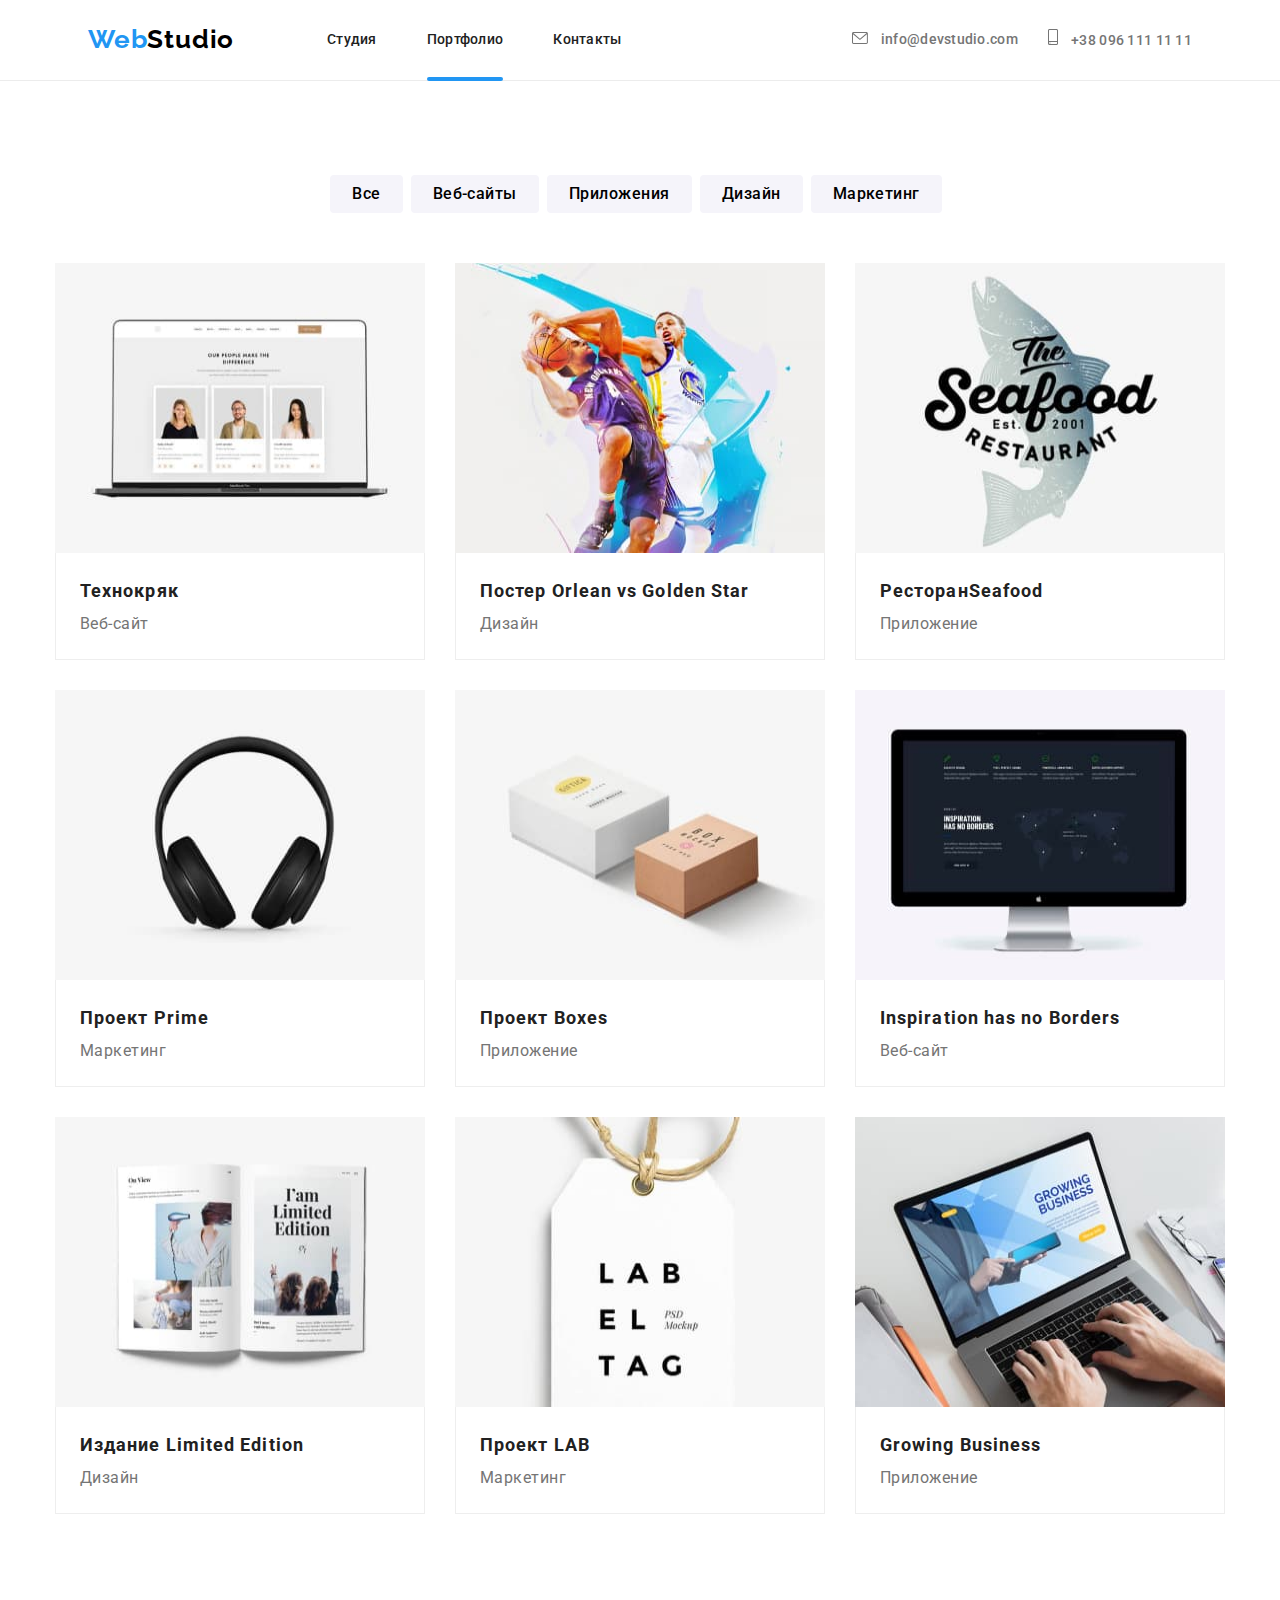
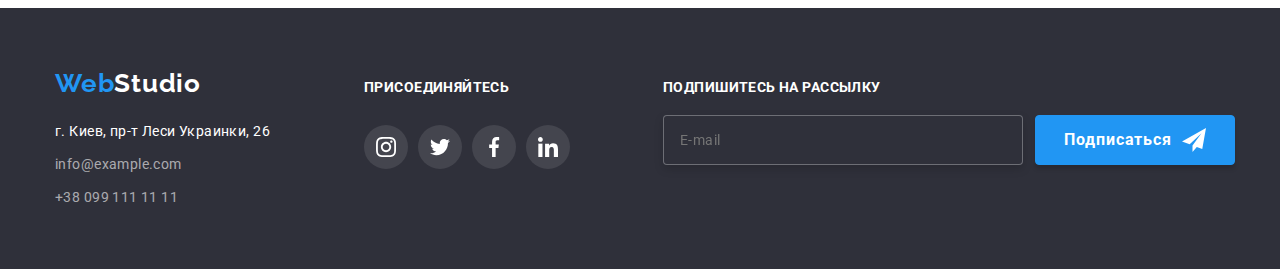
==== commit 2bdd5c59: "17.08" ====
--- a/portfolio.html
+++ b/portfolio.html
@@ -39,18 +39,18 @@
             <li class="menu__item"><a class="menu__link link" href="">Контакты</a></li>
           </ul>
 
-          <ul class="list contacts-list">
-            <li class="contact-item">
-              <a class="link contact-mail" href="mailto:info@devstudio.com"
-                ><svg class="icon-mail" width="16" height="12">
+          <ul class="list contacts__list">
+            <li class="contact__item">
+              <a class="link contact__item__mail" href="mailto:info@devstudio.com"
+                ><svg class="contact__item__mail__icon" width="16" height="12">
                   <use href="./images/sprite.svg#icon-mail"></use>
                 </svg>
                 info@devstudio.com</a
               >
             </li>
-            <li class="contact-item">
-              <a class="link contact-phone" href="tel:+380961111111"
-                ><svg class="icon-phone" width="10" height="16">
+            <li class="contact__item">
+              <a class="link contact__item__phone" href="tel:+380961111111"
+                ><svg class="contact__item__phone__icon" width="10" height="16">
                   <use href="./images/sprite.svg#icon-smartphone"></use>
                 </svg>
                 +38 096 111 11 11</a
--- a/css/main.min.css
+++ b/css/main.min.css
@@ -1,836 +1 @@
-:root {
-  --primary-font: 'Roboto', sans-serif;
-  --secondary-font: 'Raleway', sans-serif;
-  --primary-font-color: #212121;
-  --accent-color: #2196f3;
-  --transition-dur-and-func: 250ms linear;
-}
-.visually-hidden {
-  position: absolute;
-  width: 1px;
-  height: 1px;
-  margin: -1px;
-  padding: 0;
-  overflow: hidden;
-  border: 0;
-  clip: rect(0 0 0 0);
-}
-h1,
-h2,
-h3,
-h4,
-p {
-  margin-top: 0;
-  margin-bottom: 0;
-  padding-left: 0;
-}
-ul,
-ol {
-  margin-top: 0;
-  margin-bottom: 0;
-  padding-left: 0;
-}
-img {
-  display: block;
-}
-button {
-  cursor: pointer;
-}
-.list {
-  list-style: none;
-}
-.link {
-  text-decoration: none;
-  color: inherit;
-}
-.logo {
-  text-decoration: none;
-  color: var(--accent-color);
-  font-family: 'Raleway';
-  font-size: 26px;
-  font-weight: 700;
-  line-height: 1.1923076923;
-  letter-spacing: 0.03em;
-}
-.logo-studio {
-  color: #000;
-}
-.logo-studio-white {
-  color: #fff;
-}
-body {
-  font-family: var(--primary-font);
-  color: var(--primary-font-color);
-}
-.container {
-  width: 1200px;
-  margin-right: auto;
-  margin-left: auto;
-  padding-left: 15px;
-  padding-right: 15px;
-}
-.section {
-  padding-top: 94px;
-  padding-bottom: 0px;
-}
-.modal-btn {
-  width: 200px;
-  height: 50px;
-  left: 700px;
-  top: 430px;
-  font-size: 16px;
-  font-weight: 700;
-  line-height: 1.875;
-  color: #fff;
-  letter-spacing: 0.06em;
-  margin-top: 30px;
-  margin-bottom: 200px;
-  border: 1px solid #2196f3;
-  background: #2196f3;
-  box-shadow: 0px 4px 4px rgba(0, 0, 0, 0.15);
-  border-radius: 4px;
-}
-.modal-btn:active {
-  background-color: #188ce8;
-}
-.menu__link {
-  position: relative;
-  font-size: 14px;
-  font-weight: 500;
-  line-height: 1.1428571429;
-  letter-spacing: 0.02em;
-  color: var(--primary-font);
-  transition-duration: 250ms;
-  transition-timing-function: cubic-bezier(0.4, 0, 0.2, 1);
-}
-.menu__link .current:hover::after {
-  background-color: #2196f3;
-}
-.menu__link .current {
-  background-color: #2196f3;
-}
-.menu__link:hover,
-.menu__link:focus {
-  color: var(--accent-color);
-}
-.backdrop {
-  position: fixed;
-  z-index: 100;
-  top: 0;
-  left: 0;
-  width: 100%;
-  height: 100%;
-  background-color: rgba(0, 0, 0, 0.2);
-  transition: opacity var(--transition-dur-and-func), visibility var(--transition-dur-and-func);
-}
-.backdrop.is-hidden {
-  opacity: 0;
-  visibility: hidden;
-  pointer-events: none;
-}
-.modal {
-  position: absolute;
-  top: 50%;
-  left: 50%;
-  transform: translate(-50%, -50%);
-  width: 528px;
-  height: 581px;
-  background: #fff;
-  box-shadow: 0px 1px 3px rgba(0, 0, 0, 0.12), 0px 1px 1px rgba(0, 0, 0, 0.14),
-    0px 2px 1px rgba(0, 0, 0, 0.2);
-  border-radius: 4px;
-  padding: 40px;
-}
-.modal:hover,
-.modal:focus {
-  box-shadow: 0px 1px 3px rgba(0, 0, 0, 0.12), 0px 1px 1px rgba(0, 0, 0, 0.14),
-    0px 2px 1px rgba(0, 0, 0, 0.2);
-}
-.modal-close-btn {
-  position: absolute;
-  top: 8px;
-  right: 8px;
-  display: flex;
-  justify-content: center;
-  align-items: center;
-  width: 30px;
-  height: 30px;
-  border-radius: 50%;
-  background-color: rgba(0, 0, 0, 0);
-  border: 1px solid rgba(0, 0, 0, 0.1);
-  padding: 0;
-  transition: fill var(--transition-dur-and-func);
-}
-.modal-close-btn:hover,
-.modal-close-btn:focus {
-  outline: none;
-  fill: var(--accent-color);
-}
-.modal-form {
-  display: flex;
-  flex-direction: column;
-}
-.modal-form-field {
-  margin-bottom: 10px;
-}
-.modal-form-input {
-  width: 100%;
-  height: 40px;
-  border: 1px solid rgba(33, 33, 33, 0.2);
-  border-radius: 4px;
-  padding-left: 42px;
-  font-size: 16px;
-  font-weight: 400;
-  line-height: 1.125;
-  font-family: 'Roboto';
-  letter-spacing: 0.01em;
-  color: #000;
-  transition: border-color var(--transition-dur-and-func);
-}
-.modal-form-input:focus {
-  outline: none;
-  border-color: var(--accent-color);
-  cursor: pointer;
-}
-.modal-form-input-icon {
-  position: absolute;
-  top: 50%;
-  left: 12px;
-  transform: translateY(-50%);
-  display: block;
-  width: 18px;
-  height: 18px;
-  fill: #000;
-  transition: fill var(--transition-dur-and-func);
-}
-.modal-form-input:focus + .modal-form-input-icon {
-  fill: var(--accent-color);
-}
-.modal-form-input-desc {
-  display: block;
-  font-family: 'Roboto';
-  font-size: 12px;
-  line-height: 1.17;
-  letter-spacing: 0.01em;
-  color: #757575;
-  margin-bottom: 4px;
-}
-.modal-form-title {
-  font-family: 'Roboto';
-  font-size: 20px;
-  font-weight: 700;
-  line-height: 1.15;
-  text-align: center;
-  letter-spacing: 0.03em;
-  color: #212121;
-  margin-bottom: 12px;
-}
-.modal-form-comments {
-  resize: none;
-  width: 100%;
-  height: 120px;
-  left: 576px;
-  top: 518px;
-  padding: 10px 16px;
-  border: 1px solid rgba(33, 33, 33, 0.2);
-  border-radius: 4px;
-  transition: border-color var(--transition-dur-and-func);
-}
-.modal-form-comments::placeholder {
-  font-family: 'Roboto';
-  font-size: 12px;
-  line-height: 1.17;
-  letter-spacing: 0.01em;
-  color: rgba(117, 117, 117, 0.5);
-}
-.modal-form-comments:focus {
-  outline: none;
-  border-color: var(--accent-color);
-  cursor: pointer;
-}
-.modal-form-check-desc {
-  display: flex;
-  align-items: center;
-  font-family: 'Roboto';
-  font-size: 14px;
-  line-height: 1.71;
-  letter-spacing: 0.03em;
-  color: #757575;
-  margin-bottom: 30px;
-}
-.modal-form-check-desc::before {
-  display: block;
-  width: 16px;
-  height: 15px;
-  border: 1px solid #212121;
-  border-radius: 2px;
-  content: '';
-  cursor: pointer;
-  background: #fff;
-  margin-right: 7px;
-}
-.modal-form-check:checked + .modal-form-check-desc::before {
-  background-image: url(../images/checked.svg);
-  background-repeat: no-repeat;
-  background-position: center;
-  border: 1px solid #2196f3;
-}
-.modal-form-check:focus + .modal-form-check-desc::before {
-  outline: 1px solid #2196f3;
-}
-.modal-form-submit {
-  align-self: center;
-  width: 200px;
-  height: 50px;
-  font-size: 16px;
-  font-weight: 700;
-  line-height: 1.875;
-  color: #fff;
-  letter-spacing: 0.06em;
-  margin-bottom: 40px;
-  border: 1px solid #2196f3;
-  background: #2196f3;
-  box-shadow: 0px 4px 4px rgba(0, 0, 0, 0.15);
-  border-radius: 4px;
-}
-.modal-form-input-wrapper {
-  display: block;
-  position: relative;
-}
-.link-user-policy {
-  text-decoration-line: underline;
-  color: #2196f3;
-}
-.modal-close-btn-icon {
-  padding-top: 2px;
-}
-.current::after {
-  display: block;
-  content: '';
-  position: absolute;
-  top: 0;
-  left: 0;
-  width: 100%;
-  height: 4px;
-  border-radius: 2px;
-  transform: translate(0%, 1150%);
-  margin-bottom: -1px;
-  background: #2196f3;
-}
-.navigation {
-  background-color: #fff;
-  display: flex;
-  align-items: center;
-  justify-content: center;
-  margin-top: 24px;
-  margin-bottom: 25px;
-}
-.contact-mail {
-  font-weight: 500;
-  font-size: 14px;
-  line-height: 1.14;
-  letter-spacing: 0.02em;
-  color: #757575;
-  margin-right: 30px;
-  transition-duration: 250ms;
-  transition-timing-function: cubic-bezier(0.4, 0, 0.2, 1);
-}
-.contact-mail:hover,
-.contact-mail:focus {
-  color: var(--accent-color);
-}
-.icon-mail {
-  margin-right: 10px;
-  align-items: center;
-  fill: currentColor;
-}
-.contact-phone {
-  font-weight: 500;
-  font-size: 14px;
-  line-height: 1.14;
-  letter-spacing: 0.02em;
-  color: #757575;
-}
-.contact-phone:hover,
-.contact-phone:focus,
-.contact-phone:active {
-  color: var(--accent-color);
-}
-.icon-phone {
-  margin-right: 10px;
-  align-items: center;
-  fill: currentColor;
-}
-.menu {
-  display: flex;
-  align-items: flex-start;
-  padding-right: 230px;
-}
-.logo {
-  margin-right: 93px;
-}
-.menu__item:not(:last-child) {
-  margin-right: 50px;
-}
-.contacts-list {
-  display: flex;
-  align-items: center;
-  justify-content: space-between;
-}
-.list-menu {
-  padding-top: 32px;
-  padding-bottom: 32px;
-}
-.section-hero {
-  background: #2f303a;
-  text-align: center;
-  display: column;
-  padding-top: 200px;
-  background-image: linear-gradient(rgba(47, 48, 58, 0.4), rgba(47, 48, 58, 0.4)),
-    url(../images/hero/bcg.jpg);
-  background-size: cover;
-  background-color: #c4c4c4;
-}
-.hero {
-  color: #fff;
-  font-weight: 900;
-  font-size: 44px;
-  line-height: 1.36;
-  letter-spacing: 0.06em;
-  text-transform: uppercase;
-  align-items: center;
-}
-.benefits-title {
-  font-size: 14px;
-  font-weight: 700;
-  line-height: 1.1428571429;
-  letter-spacing: 0.03em;
-  text-transform: uppercase;
-}
-.benefits-subtitle {
-  font-size: 14px;
-  font-weight: 400;
-  line-height: 1.7142857143;
-  letter-spacing: 0.03em;
-  color: #757575;
-  margin-top: 10px;
-}
-.benefits-list {
-  display: flex;
-  padding-top: 0px;
-  gap: 30px;
-}
-.benefits-box {
-  display: flex;
-  justify-content: center;
-  align-items: center;
-  margin-bottom: 30px;
-  height: 120px;
-  border-radius: 4px;
-  background-color: #f5f4fa;
-}
-.benefits-item {
-  flex-basis: calc((100% - 60px) / 3);
-}
-.about-title {
-  font-size: 36px;
-  font-weight: 700;
-  line-height: 1.1666666667;
-  letter-spacing: 0.03em;
-  margin-bottom: 50px;
-  text-align: center;
-}
-.about-list {
-  display: flex;
-  flex-wrap: wrap;
-  margin-bottom: 94px;
-  gap: 30px;
-}
-.about-item {
-  flex-basis: calc((100% - 60px) / 3);
-}
-.our-team {
-  background: #f5f4fa;
-  padding-bottom: 94px;
-}
-.our-team-item {
-  box-shadow: 0px 1px 3px rgba(0, 0, 0, 0.12), 0px 1px 1px rgba(0, 0, 0, 0.14),
-    0px 2px 1px rgba(0, 0, 0, 0.2);
-}
-.our-team-title {
-  font-weight: 700;
-  font-size: 36px;
-  line-height: 1.17;
-  letter-spacing: 0.03em;
-  margin-bottom: 50px;
-  text-align: center;
-}
-.team-title {
-  font-weight: 500;
-  font-size: 16px;
-  line-height: 1.19;
-  letter-spacing: 0.03em;
-  margin-bottom: 10px;
-  text-align: center;
-  padding-top: 30px;
-}
-.team-subtitle {
-  font-size: 16px;
-  line-height: 1.19;
-  letter-spacing: 0.03em;
-  color: #757575;
-  text-align: center;
-  margin-bottom: 16px;
-}
-.our-team-list {
-  display: flex;
-  flex-wrap: wrap;
-  gap: 30px;
-  justify-content: center;
-}
-.team-card-wrapper {
-  width: 270px;
-  background-color: #fff;
-  border-bottom: #fff;
-  border-left: #fff;
-  border-right: #fff;
-  border-radius: 0px 0px 4px 4px;
-}
-.social-list-link {
-  display: flex;
-  justify-content: center;
-  align-items: center;
-  width: 44px;
-  height: 44px;
-  border-radius: 50%;
-  background-color: #fff;
-  margin-bottom: 30px;
-  transition-duration: 250ms;
-  transition-timing-function: cubic-bezier(0.4, 0, 0.2, 1);
-}
-.social-list-link:hover,
-.social-list-link:focus {
-  background-color: #2196f3;
-}
-.social-list {
-  display: flex;
-  justify-content: center;
-  gap: 10px;
-}
-.social-list-icon {
-  fill: #afb1b8;
-  transition-duration: 250ms;
-  transition-timing-function: cubic-bezier(0.4, 0, 0.2, 1);
-}
-.social-list-link:hover .social-list-icon,
-.social-list-link:focus .social-list-icon {
-  fill: #fff;
-}
-.clients-list {
-  display: flex;
-  gap: 30px;
-}
-.clients-item-link {
-  display: flex;
-  justify-content: center;
-  align-items: center;
-  width: 170px;
-  height: 92px;
-  border: 1px solid #afb1b8;
-  border-radius: 4px;
-  fill: #afb1b8;
-  transition-duration: 250ms;
-  transition-timing-function: cubic-bezier(0.4, 0, 0.2, 1);
-}
-.clients-item-link:hover,
-.clients-item-link:focus {
-  border-color: #2196f3;
-}
-.client-list-icon {
-  fill: #afb1b8;
-  transition-duration: 250ms;
-  transition-timing-function: cubic-bezier(0.4, 0, 0.2, 1);
-}
-.clients-item:hover .client-list-icon,
-.clients-item:focus .client-list-icon {
-  fill: #2196f3;
-  background-color: #fff;
-  transition: transform 250ms cubic-bezier(0.4, 0, 0.2, 1);
-}
-.clients-item-link:hover .client-list-icon,
-.clients-item-link:focus .client-list-icon {
-  border-color: #2196f3;
-  fill: #2196f3;
-}
-.clients {
-  padding-bottom: 94px;
-}
-.address {
-  text-decoration: none;
-  font-size: 14px;
-  font-weight: 400;
-  line-height: 1.7142857143;
-  letter-spacing: 0.03em;
-  color: #fff;
-  margin-bottom: 9px;
-  transition-duration: 250ms;
-  transition-timing-function: cubic-bezier(0.4, 0, 0.2, 1);
-}
-.address:hover,
-.address:focus {
-  color: #188ce8;
-  background-color: #2f303a;
-}
-.footer-mail {
-  font-size: 14px;
-  font-weight: 400;
-  line-height: 1.7142857143;
-  letter-spacing: 0.03em;
-  color: rgba(255, 255, 255, 0.6);
-  background-color: #2f303a;
-  transition-duration: 250ms;
-  transition-timing-function: cubic-bezier(0.4, 0, 0.2, 1);
-}
-.footer-mail:hover,
-.footer-mail:focus,
-.footer-mail:active {
-  color: var(--accent-color);
-}
-.footer-phone {
-  font-size: 14px;
-  line-height: 1.71;
-  letter-spacing: 0.03em;
-  color: rgba(255, 255, 255, 0.6);
-  background-color: #2f303a;
-  transition-duration: 250ms;
-  transition-timing-function: cubic-bezier(0.4, 0, 0.2, 1);
-}
-.footer-phone:hover,
-.footer-phone:focus,
-.footer-phone:active {
-  color: var(--accent-color);
-}
-.footer {
-  display: flex;
-  align-items: baseline;
-  background-color: #2f303a;
-  padding-top: 60px;
-  padding-bottom: 60px;
-}
-.footer-part1 {
-  padding-right: 70px;
-}
-.footer-logo {
-  display: flex;
-  align-items: baseline;
-}
-.footer-adress {
-  text-decoration: none;
-  font-style: normal;
-  margin-bottom: 9px;
-  margin-top: 20px;
-  color: #fff;
-}
-.footer-contact-mail {
-  margin-bottom: 9px;
-}
-.join-title {
-  font-weight: 700;
-  font-size: 14px;
-  line-height: 1.1;
-  letter-spacing: 0.03em;
-  text-transform: uppercase;
-  color: #fff;
-  text-transform: uppercase;
-}
-.join-link {
-  display: flex;
-  justify-content: center;
-  align-items: center;
-  width: 44px;
-  height: 44px;
-  border-radius: 50%;
-  background: rgba(255, 255, 255, 0.1);
-  transition: transform 250ms cubic-bezier(0.4, 0, 0.2, 1);
-}
-.join-link:hover,
-.join-link:focus {
-  background-color: #2196f3;
-}
-.join-link .join-icon,
-.join-link .join-icon {
-  fill: #fff;
-  transition-duration: 250ms;
-  transition-timing-function: cubic-bezier(0.4, 0, 0.2, 1);
-}
-.join-list {
-  display: flex;
-  flex-direction: row;
-  justify-content: center;
-  gap: 10px;
-  margin-top: 30px;
-}
-.join {
-  margin-right: 870px;
-  padding-left: 70px;
-  padding-top: 10px;
-}
-.fotter-form-subscribe {
-  display: flex;
-  flex-direction: column;
-  align-items: baseline;
-  margin-left: 93px;
-}
-.footer-form-input {
-  width: 360px;
-  height: 50px;
-  border: 1px solid rgba(255, 255, 255, 0.3);
-  filter: drop-shadow(0px 4px 4px rgba(0, 0, 0, 0.15));
-  border-radius: 4px;
-  background: #2f303a;
-  padding-left: 16px;
-  margin-right: 12px;
-  font-family: 'Roboto';
-  font-size: 14px;
-  line-height: 1.14;
-  letter-spacing: 0.03em;
-  color: #fff;
-}
-.footer-input-btn {
-  display: flex;
-}
-.footer-form-title {
-  font-family: 'Roboto';
-  font-weight: 700;
-  font-size: 14px;
-  line-height: 1.14;
-  letter-spacing: 0.03em;
-  text-transform: uppercase;
-  color: #fff;
-  margin-bottom: 20px;
-}
-.footer-form-submit {
-  display: flex;
-  justify-content: center;
-  align-items: center;
-  width: 200px;
-  height: 50px;
-  font-weight: 700;
-  font-size: 16px;
-  line-height: 1.88;
-  color: #fff;
-  letter-spacing: 0.06em;
-  border: 1px solid #2196f3;
-  background: #2196f3;
-  box-shadow: 0px 4px 4px rgba(0, 0, 0, 0.15);
-  border-radius: 4px;
-}
-.footer-icon-subscribe {
-  width: 24px;
-  height: 24px;
-  margin-left: 10px;
-}
-.header-container {
-  border-bottom: 1px solid #ececec;
-}
-.filter-btn {
-  padding-top: 6px;
-  padding-bottom: 6px;
-  padding-left: 22px;
-  padding-right: 22px;
-  font-family: var(--primary-font);
-  font-weight: 500;
-  font-size: 16px;
-  line-height: 1.63;
-  letter-spacing: 0.03em;
-  background-color: #f5f4fa;
-  cursor: pointer;
-  border-radius: 4px;
-  border: none;
-}
-.filter-btn:hover,
-.filter-btn:focus {
-  background-color: var(--accent-color);
-  color: #fff;
-  box-shadow: 0px 3px 1px rgba(0, 0, 0, 0.1), 0px 1px 2px rgba(0, 0, 0, 0.08),
-    0px 2px 2px rgba(0, 0, 0, 0.12);
-}
-.filter-btn {
-  display: flex;
-  flex-wrap: wrap;
-  transition-duration: 250ms;
-  transition-timing-function: cubic-bezier(0.4, 0, 0.2, 1);
-}
-.portfolio-title {
-  font-weight: 700;
-  font-size: 18px;
-  line-height: 2;
-  letter-spacing: 0.06em;
-}
-.portfolio-subtitle {
-  font-size: 16px;
-  line-height: 1.88;
-  letter-spacing: 0.03em;
-  color: #757575;
-}
-.filter-list {
-  display: flex;
-  flex-wrap: wrap;
-  justify-content: center;
-  margin-bottom: 50px;
-  gap: 8px;
-}
-.filter-list:not(:last-child) {
-  margin-right: 8px;
-}
-.portfolio-list {
-  display: flex;
-  flex-wrap: wrap;
-  gap: 30px;
-}
-.portfolio-item {
-  flex-basis: calc((100% - 180px) / 9);
-  transition-duration: 250ms;
-  transition-timing-function: cubic-bezier(0.4, 0, 0.2, 1);
-}
-.portfolio-item:hover,
-.portfolio-item:focus {
-  box-shadow: 0px 1px 1px rgba(0, 0, 0, 0.12), 0px 4px 4px rgba(0, 0, 0, 0.06),
-    1px 4px 6px rgba(0, 0, 0, 0.16);
-}
-.portfolio-card-wrapper {
-  padding-top: 20px;
-  padding-bottom: 20px;
-  padding-left: 24px;
-  padding-right: 24px;
-  border-bottom: 1px solid #eee;
-  border-left: 1px solid #eee;
-  border-right: 1px solid #eee;
-}
-.overlay-wrapper {
-  position: relative;
-  display: block;
-  overflow: hidden;
-}
-.overlay {
-  position: absolute;
-  top: 0;
-  left: 0;
-  width: 100%;
-  height: 100%;
-  font-family: 'Roboto';
-  font-size: 18px;
-  line-height: 1.56;
-  letter-spacing: 0.03em;
-  color: #fff;
-  background-color: rgba(33, 150, 243, 0.9);
-  padding: 63px 24px;
-  transform: translate(0, 100%);
-  transition: transform 250ms cubic-bezier(0.4, 0, 0.2, 1);
-}
-.portfolio-item:hover .overlay {
-  transform: translate(0, 0);
-}
-.margin-portfolio {
-  margin-bottom: 94px;
-} /*# sourceMappingURL=main.min.css.map */
+:root{--primary-font: "Roboto", sans-serif;--secondary-font: "Raleway", sans-serif;--primary-font-color: #212121;--accent-color: #2196f3;--transition-dur-and-func: 250ms linear}.visually-hidden{position:absolute;width:1px;height:1px;margin:-1px;padding:0;overflow:hidden;border:0;clip:rect(0 0 0 0)}h1,h2,h3,h4,p{margin-top:0;margin-bottom:0;padding-left:0}ul,ol{margin-top:0;margin-bottom:0;padding-left:0}img{display:block}button{cursor:pointer}.list{list-style:none}.link{text-decoration:none;color:inherit}.logo{text-decoration:none;color:var(--accent-color);font-family:"Raleway";font-size:26px;font-weight:700;line-height:31px;letter-spacing:.03em}.logo-studio{color:#000}.logo-studio-white{color:#fff}body{font-family:var(--primary-font);color:var(--primary-font-color)}.container{width:1200px;margin-right:auto;margin-left:auto;padding-left:15px;padding-right:15px}.section{padding-top:94px;padding-bottom:0px}.modal-btn{width:200px;height:50px;left:700px;top:430px;font-size:16px;font-weight:700;line-height:30px;color:#fff;letter-spacing:.06em;margin-top:30px;margin-bottom:200px;border:1px solid #2196f3;background:#2196f3;box-shadow:0px 4px 4px rgba(0,0,0,.15);border-radius:4px}.modal-btn:active{background-color:#188ce8}.menu__link{position:relative;font-size:14px;font-weight:500;line-height:16px;letter-spacing:.02em;color:var(--primary-font);transition-duration:250ms;transition-timing-function:cubic-bezier(0.4, 0, 0.2, 1)}.menu__link .current:hover::after{background-color:#2196f3}.menu__link .current{background-color:#2196f3}.menu__link:hover,.menu__link:focus{color:var(--accent-color)}.backdrop{position:fixed;z-index:100;top:0;left:0;width:100%;height:100%;background-color:rgba(0,0,0,.2);transition:opacity var(--transition-dur-and-func),visibility var(--transition-dur-and-func)}.backdrop.is-hidden{opacity:0;visibility:hidden;pointer-events:none}.modal{position:absolute;top:50%;left:50%;transform:translate(-50%, -50%);width:528px;height:581px;background:#fff;box-shadow:0px 1px 3px rgba(0,0,0,.12),0px 1px 1px rgba(0,0,0,.14),0px 2px 1px rgba(0,0,0,.2);border-radius:4px;padding:40px}.modal:hover,.modal:focus{box-shadow:0px 1px 3px rgba(0,0,0,.12),0px 1px 1px rgba(0,0,0,.14),0px 2px 1px rgba(0,0,0,.2)}.modal-close-btn{position:absolute;top:8px;right:8px;display:flex;justify-content:center;align-items:center;width:30px;height:30px;border-radius:50%;background-color:rgba(0,0,0,0);border:1px solid rgba(0,0,0,.1);padding:0;transition:fill var(--transition-dur-and-func)}.modal-close-btn:hover,.modal-close-btn:focus{outline:none;fill:var(--accent-color)}.modal-form{display:flex;flex-direction:column}.modal-form-field{margin-bottom:10px}.modal-form-input{width:100%;height:40px;border:1px solid rgba(33,33,33,.2);border-radius:4px;padding-left:42px;font-size:16px;font-weight:400;line-height:18px;font-family:"Roboto";letter-spacing:.01em;color:#000;transition:border-color var(--transition-dur-and-func)}.modal-form-input:focus{outline:none;border-color:var(--accent-color);cursor:pointer}.modal-form-input-icon{position:absolute;top:50%;left:12px;transform:translateY(-50%);display:block;width:18px;height:18px;fill:#000;transition:fill var(--transition-dur-and-func)}.modal-form-input:focus+.modal-form-input-icon{fill:var(--accent-color)}.modal-form-input-desc{display:block;font-family:"Roboto";font-size:12px;line-height:1.17;letter-spacing:.01em;color:#757575;margin-bottom:4px}.modal-form-title{font-family:"Roboto";font-size:20px;font-weight:700;line-height:23px;text-align:center;letter-spacing:.03em;color:#212121;margin-bottom:12px}.modal-form-comments{resize:none;width:100%;height:120px;left:576px;top:518px;padding:10px 16px;border:1px solid rgba(33,33,33,.2);border-radius:4px;transition:border-color var(--transition-dur-and-func)}.modal-form-comments::placeholder{font-family:"Roboto";font-size:12px;line-height:1.17;letter-spacing:.01em;color:rgba(117,117,117,.5)}.modal-form-comments:focus{outline:none;border-color:var(--accent-color);cursor:pointer}.modal-form-check-desc{display:flex;align-items:center;font-family:"Roboto";font-size:14px;line-height:1.71;letter-spacing:.03em;color:#757575;margin-bottom:30px}.modal-form-check-desc::before{display:block;width:16px;height:15px;border:1px solid #212121;border-radius:2px;content:"";cursor:pointer;background:#fff;margin-right:7px}.modal-form-check:checked+.modal-form-check-desc::before{background-image:url(../images/checked.svg);background-repeat:no-repeat;background-position:center;border:1px solid #2196f3}.modal-form-check:focus+.modal-form-check-desc::before{outline:1px solid #2196f3}.modal-form-submit{align-self:center;width:200px;height:50px;font-size:16px;font-weight:700;line-height:30px;color:#fff;letter-spacing:.06em;margin-bottom:40px;border:1px solid #2196f3;background:#2196f3;box-shadow:0px 4px 4px rgba(0,0,0,.15);border-radius:4px}.modal-form-input-wrapper{display:block;position:relative}.link-user-policy{text-decoration-line:underline;color:#2196f3}.modal-close-btn-icon{padding-top:2px}.current::after{display:block;content:"";position:absolute;top:0;left:0;width:100%;height:4px;border-radius:2px;transform:translate(0%, 1150%);margin-bottom:-1px;background:#2196f3}.navigation{background-color:#fff;display:flex;align-items:center;justify-content:center;margin-top:24px;margin-bottom:25px}.contact__item__mail{font-size:14px;font-weight:500;line-height:16px;letter-spacing:.02em;color:#757575;margin-right:30px;transition-duration:250ms;transition-timing-function:cubic-bezier(0.4, 0, 0.2, 1)}.contact__item__mail:hover,.contact__item__mail:focus{color:var(--accent-color)}.contact__item__mail__icon{margin-right:10px;align-items:center;fill:currentColor}.contact__item__phone{font-size:14px;font-weight:500;line-height:16px;letter-spacing:.02em;color:#757575}.contact__item__phone:hover,.contact__item__phone:focus,.contact__item__phone:active{color:var(--accent-color)}.contact__item__phone__icon{margin-right:10px;align-items:center;fill:currentColor}.menu{display:flex;align-items:flex-start;padding-right:230px}.logo{margin-right:93px}.menu__item:not(:last-child){margin-right:50px}.contacts__list{display:flex;align-items:center;justify-content:space-between}.list-menu{padding-top:32px;padding-bottom:32px}.section__hero{background:#2f303a;text-align:center;display:column;padding-top:200px;background-image:linear-gradient(rgba(47, 48, 58, 0.4), rgba(47, 48, 58, 0.4)),url(../images/hero/bcg.jpg);background-size:cover;background-color:#c4c4c4}.section__hero{color:#fff;font-size:44px;font-weight:900;line-height:60px;letter-spacing:.06em;text-transform:uppercase;align-items:center}.benefits__title{font-size:14px;font-weight:700;line-height:16px;letter-spacing:.03em;text-transform:uppercase}.benefits__subtitle{font-size:14px;font-weight:400;line-height:24px;letter-spacing:.03em;color:#757575;margin-top:10px}.benefits__list{display:flex;padding-top:0px;gap:30px}.benefits__box{display:flex;justify-content:center;align-items:center;margin-bottom:30px;height:120px;border-radius:4px;background-color:#f5f4fa}.benefits__item{flex-basis:calc((100% - 60px)/3)}.about__title{font-size:36px;font-weight:700;line-height:42px;letter-spacing:.03em;margin-bottom:50px;text-align:center}.about__list{display:flex;flex-wrap:wrap;margin-bottom:94px;gap:30px}.about__item{flex-basis:calc((100% - 60px)/3)}.about__wrapper{position:relative}.about__title-wrapper{display:flex;position:absolute;justify-content:center;align-items:center;width:370px;height:70px;right:0;bottom:0;font-family:"Roboto";font-weight:700;font-size:14px;line-height:1.14;text-align:center;letter-spacing:.03em;text-transform:uppercase;color:#fff;background:rgba(47,48,58,.8)}.our__team{background:#f5f4fa;padding-bottom:94px}.our-team-item{box-shadow:0px 1px 3px rgba(0,0,0,.12),0px 1px 1px rgba(0,0,0,.14),0px 2px 1px rgba(0,0,0,.2)}.our__team-title{font-size:36px;font-weight:700;line-height:42px;letter-spacing:.03em;margin-bottom:50px;text-align:center}.team-title{font-size:16px;font-weight:500;line-height:19px;letter-spacing:.03em;margin-bottom:10px;text-align:center;padding-top:30px}.team-subtitle{font-size:16px;font-weight:400;line-height:19px;font-size:16px;line-height:1.19;letter-spacing:.03em;color:#757575;text-align:center;margin-bottom:16px}.our-team-list{display:flex;flex-wrap:wrap;gap:30px;justify-content:center}.team-card-wrapper{width:270px;background-color:#fff;border-bottom:#fff;border-left:#fff;border-right:#fff;border-radius:0px 0px 4px 4px}.social-list-link{display:flex;justify-content:center;align-items:center;width:44px;height:44px;border-radius:50%;background-color:#fff;margin-bottom:30px;transition-duration:250ms;transition-timing-function:cubic-bezier(0.4, 0, 0.2, 1)}.social-list-link:hover,.social-list-link:focus{background-color:#2196f3}.social-list{display:flex;justify-content:center;gap:10px}.social-list-icon{fill:#afb1b8;transition-duration:250ms;transition-timing-function:cubic-bezier(0.4, 0, 0.2, 1)}.social-list-link:hover .social-list-icon,.social-list-link:focus .social-list-icon{fill:#fff}.clients-list{display:flex;gap:30px}.clients__item-link{display:flex;justify-content:center;align-items:center;width:170px;height:92px;border:1px solid #afb1b8;border-radius:4px;fill:#afb1b8;transition-duration:250ms;transition-timing-function:cubic-bezier(0.4, 0, 0.2, 1)}.clients__item-link:hover,.clients__item-link:focus{border-color:#2196f3}.client-list-icon{fill:#afb1b8;transition-duration:250ms;transition-timing-function:cubic-bezier(0.4, 0, 0.2, 1)}.clients-item:hover .client-list-icon,.clients-item:focus .client-list-icon{fill:#2196f3;background-color:#fff;transition:transform 250ms cubic-bezier(0.4, 0, 0.2, 1)}.clients__item-link:hover .client-list-icon,.clients__item-link:focus .client-list-icon{border-color:#2196f3;fill:#2196f3}.clients{padding-bottom:94px}.address{text-decoration:none;font-size:14px;font-weight:400;line-height:24px;letter-spacing:.03em;color:#fff;margin-bottom:9px;transition-duration:250ms;transition-timing-function:cubic-bezier(0.4, 0, 0.2, 1)}.address:hover,.address:focus{color:#188ce8;background-color:#2f303a}.footer-mail{font-size:14px;font-weight:400;line-height:24px;letter-spacing:.03em;color:rgba(255,255,255,.6);background-color:#2f303a;transition-duration:250ms;transition-timing-function:cubic-bezier(0.4, 0, 0.2, 1)}.footer-mail:hover,.footer-mail:focus,.footer-mail:active{color:var(--accent-color)}.footer-phone{font-size:14px;font-weight:400;line-height:24px;letter-spacing:.03em;color:rgba(255,255,255,.6);background-color:#2f303a;transition-duration:250ms;transition-timing-function:cubic-bezier(0.4, 0, 0.2, 1)}.footer-phone:hover,.footer-phone:focus,.footer-phone:active{color:var(--accent-color)}.footer{display:flex;align-items:baseline;background-color:#2f303a;padding-top:60px;padding-bottom:60px}.footer-part1{padding-right:70px}.footer-logo{display:flex;align-items:baseline}.footer-adress{text-decoration:none;font-style:normal;margin-bottom:9px;margin-top:20px;color:#fff}.footer-contact-mail{margin-bottom:9px}.join-title{font-size:14px;font-weight:700;line-height:15px;letter-spacing:.03em;text-transform:uppercase;color:#fff;text-transform:uppercase}.join-link{display:flex;justify-content:center;align-items:center;width:44px;height:44px;border-radius:50%;background:rgba(255,255,255,.1);transition:transform 250ms cubic-bezier(0.4, 0, 0.2, 1)}.join-link:hover,.join-link:focus{background-color:#2196f3}.join-link .join-icon,.join-link .join-icon{fill:#fff;transition-duration:250ms;transition-timing-function:cubic-bezier(0.4, 0, 0.2, 1)}.join-list{display:flex;flex-direction:row;justify-content:center;gap:10px;margin-top:30px}.join{margin-right:870px;padding-left:70px;padding-top:10px}.fotter-form-subscribe{display:flex;flex-direction:column;align-items:baseline;margin-left:93px}.footer-form-input{width:360px;height:50px;border:1px solid rgba(255,255,255,.3);filter:drop-shadow(0px 4px 4px rgba(0, 0, 0, 0.15));border-radius:4px;background:#2f303a;padding-left:16px;margin-right:12px;font-family:"Roboto";font-size:14px;font-weight:400;line-height:16px;letter-spacing:.03em;color:#fff}.footer-input-btn{display:flex}.footer-form-title{font-family:"Roboto";font-size:14px;font-weight:700;line-height:16px;letter-spacing:.03em;text-transform:uppercase;color:#fff;margin-bottom:20px}.footer-form-submit{display:flex;justify-content:center;align-items:center;width:200px;height:50px;font-size:16px;font-weight:700;line-height:30px;color:#fff;letter-spacing:.06em;border:1px solid #2196f3;background:#2196f3;box-shadow:0px 4px 4px rgba(0,0,0,.15);border-radius:4px}.footer-icon-subscribe{width:24px;height:24px;margin-left:10px}.header-container{border-bottom:1px solid #ececec}.filter-btn{padding-top:6px;padding-bottom:6px;padding-left:22px;padding-right:22px;font-family:var(--primary-font);font-size:16px;font-weight:500;line-height:26px;letter-spacing:.03em;background-color:#f5f4fa;cursor:pointer;border-radius:4px;border:none}.filter-btn:hover,.filter-btn:focus{background-color:var(--accent-color);color:#fff;box-shadow:0px 3px 1px rgba(0,0,0,.1),0px 1px 2px rgba(0,0,0,.08),0px 2px 2px rgba(0,0,0,.12)}.filter-btn{display:flex;flex-wrap:wrap;transition-duration:250ms;transition-timing-function:cubic-bezier(0.4, 0, 0.2, 1)}.portfolio-title{font-size:18px;font-weight:700;line-height:36px;letter-spacing:.06em}.portfolio-subtitle{font-size:16px;font-weight:400;line-height:30px;letter-spacing:.03em;color:#757575}.filter-list{display:flex;flex-wrap:wrap;justify-content:center;margin-bottom:50px;gap:8px}.filter-list:not(:last-child){margin-right:8px}.portfolio-list{display:flex;flex-wrap:wrap;gap:30px}.portfolio-item{flex-basis:calc((100% - 180px)/9);transition-duration:250ms;transition-timing-function:cubic-bezier(0.4, 0, 0.2, 1)}.portfolio-item:hover,.portfolio-item:focus{box-shadow:0px 1px 1px rgba(0,0,0,.12),0px 4px 4px rgba(0,0,0,.06),1px 4px 6px rgba(0,0,0,.16)}.portfolio-card-wrapper{padding-top:20px;padding-bottom:20px;padding-left:24px;padding-right:24px;border-bottom:1px solid #eee;border-left:1px solid #eee;border-right:1px solid #eee}.overlay-wrapper{position:relative;display:block;overflow:hidden}.overlay{position:absolute;top:0;left:0;width:100%;height:100%;font-family:"Roboto";font-size:18px;font-weight:400;line-height:28px;letter-spacing:.03em;color:#fff;background-color:rgba(33,150,243,.9);padding:63px 24px;transform:translate(0, 100%);transition:transform 250ms cubic-bezier(0.4, 0, 0.2, 1)}.portfolio-item:hover .overlay{transform:translate(0, 0)}.margin-portfolio{margin-bottom:94px}/*# sourceMappingURL=main.min.css.map */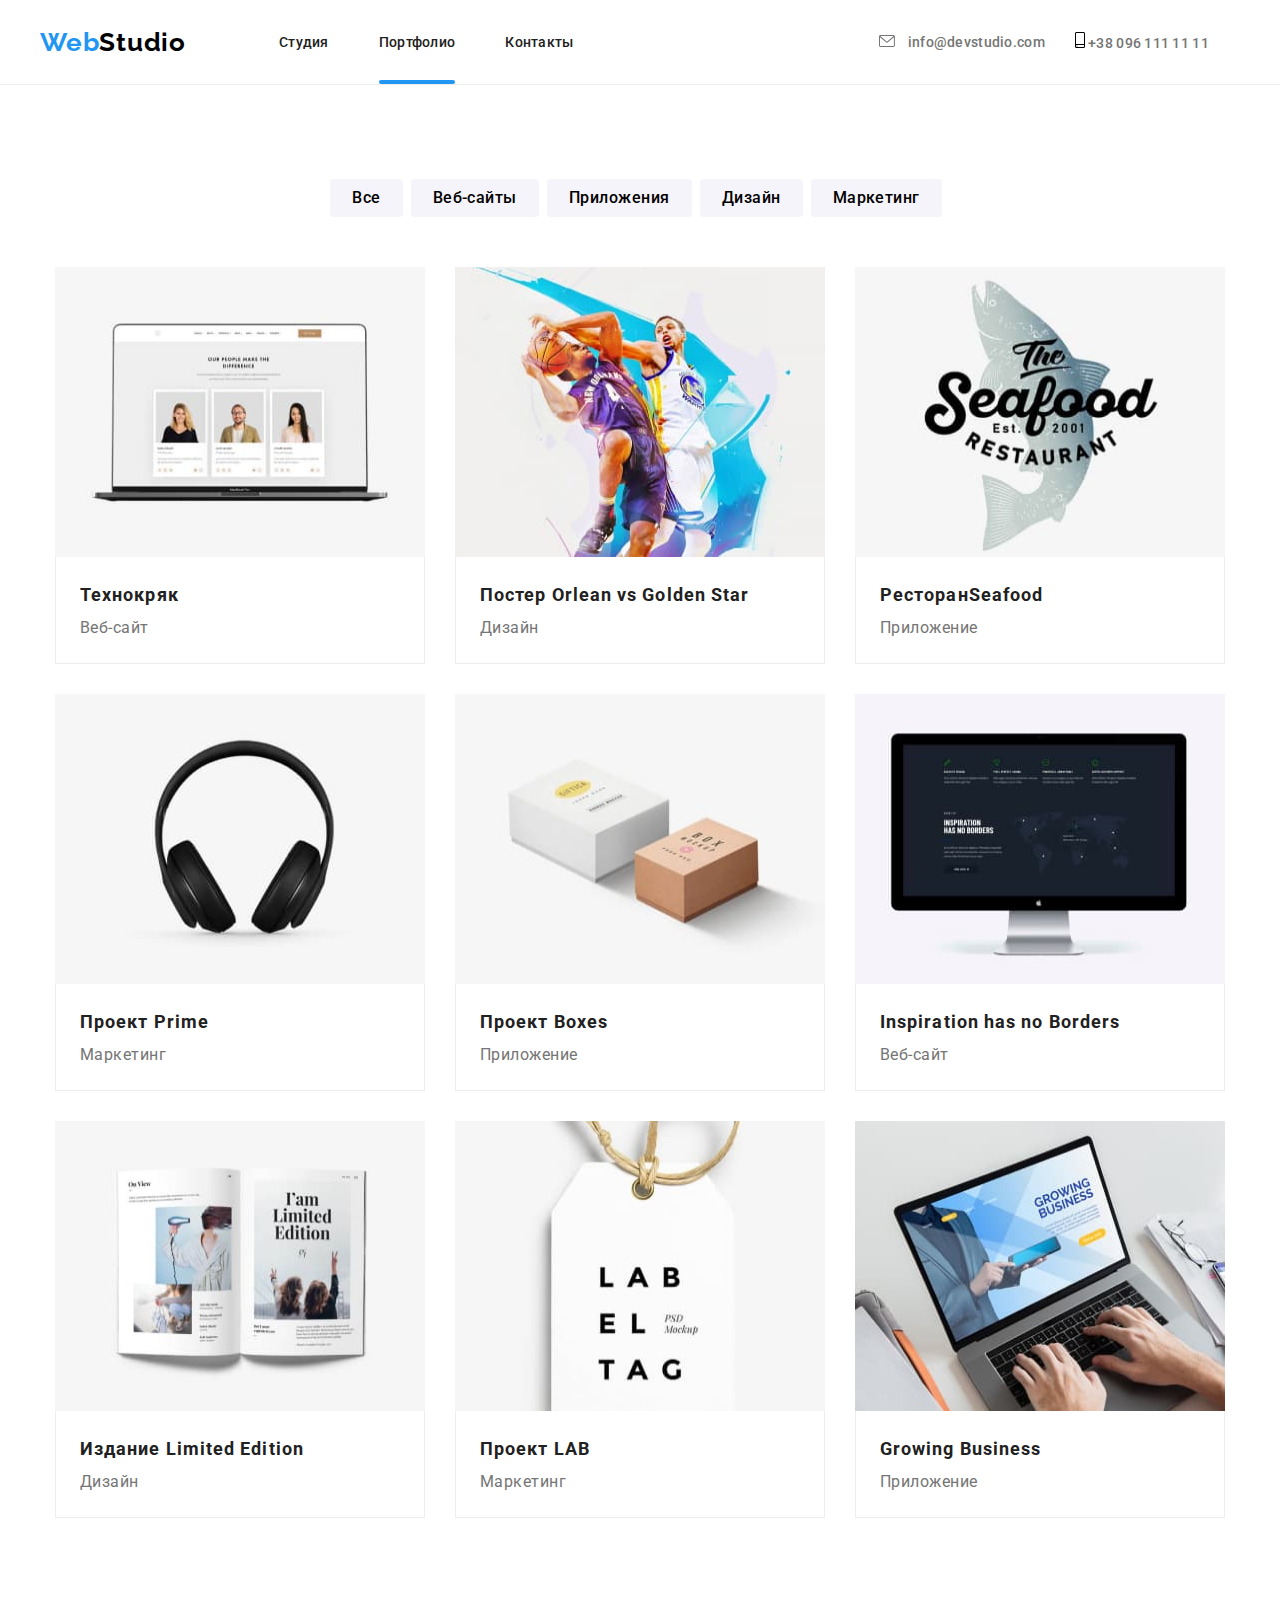
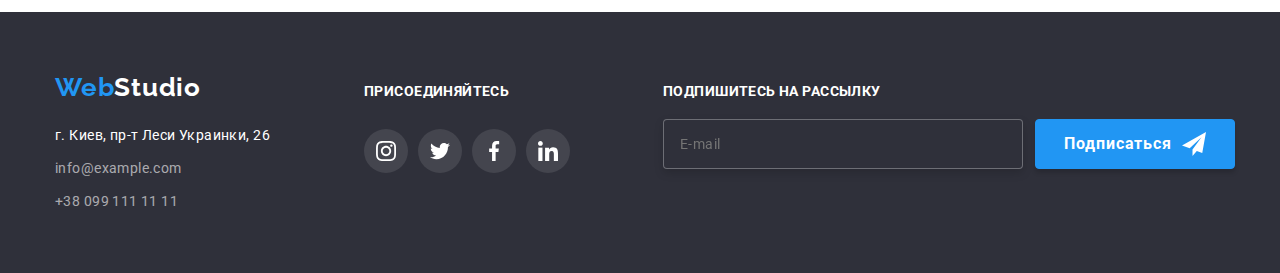
==== commit 37c75cf7: "22.08" ====
--- a/portfolio.html
+++ b/portfolio.html
@@ -20,7 +20,7 @@
   <body>
     <!--Header section-->
     <header class="header-container">
-      <div class="container">
+      <div class="container-header">
         <nav class="navigation">
           <p>
             <a class="logo" href="./index.html" lang="en"
@@ -49,8 +49,8 @@
               >
             </li>
             <li class="contact__item">
-              <a class="link contact__item__phone" href="tel:+380961111111"
-                ><svg class="contact__item__phone__icon" width="10" height="16">
+              <a class="link contact__item-phone" href="tel:+380961111111"
+                ><svg class="contact__item-phone__icon" width="10" height="16">
                   <use href="./images/sprite.svg#icon-smartphone"></use>
                 </svg>
                 +38 096 111 11 11</a
--- a/css/main.min.css
+++ b/css/main.min.css
@@ -1 +1 @@
-:root{--primary-font: "Roboto", sans-serif;--secondary-font: "Raleway", sans-serif;--primary-font-color: #212121;--accent-color: #2196f3;--transition-dur-and-func: 250ms linear}.visually-hidden{position:absolute;width:1px;height:1px;margin:-1px;padding:0;overflow:hidden;border:0;clip:rect(0 0 0 0)}h1,h2,h3,h4,p{margin-top:0;margin-bottom:0;padding-left:0}ul,ol{margin-top:0;margin-bottom:0;padding-left:0}img{display:block}button{cursor:pointer}.list{list-style:none}.link{text-decoration:none;color:inherit}.logo{text-decoration:none;color:var(--accent-color);font-family:"Raleway";font-size:26px;font-weight:700;line-height:31px;letter-spacing:.03em}.logo-studio{color:#000}.logo-studio-white{color:#fff}body{font-family:var(--primary-font);color:var(--primary-font-color)}.container{width:1200px;margin-right:auto;margin-left:auto;padding-left:15px;padding-right:15px}.section{padding-top:94px;padding-bottom:0px}.modal-btn{width:200px;height:50px;left:700px;top:430px;font-size:16px;font-weight:700;line-height:30px;color:#fff;letter-spacing:.06em;margin-top:30px;margin-bottom:200px;border:1px solid #2196f3;background:#2196f3;box-shadow:0px 4px 4px rgba(0,0,0,.15);border-radius:4px}.modal-btn:active{background-color:#188ce8}.menu__link{position:relative;font-size:14px;font-weight:500;line-height:16px;letter-spacing:.02em;color:var(--primary-font);transition-duration:250ms;transition-timing-function:cubic-bezier(0.4, 0, 0.2, 1)}.menu__link .current:hover::after{background-color:#2196f3}.menu__link .current{background-color:#2196f3}.menu__link:hover,.menu__link:focus{color:var(--accent-color)}.backdrop{position:fixed;z-index:100;top:0;left:0;width:100%;height:100%;background-color:rgba(0,0,0,.2);transition:opacity var(--transition-dur-and-func),visibility var(--transition-dur-and-func)}.backdrop.is-hidden{opacity:0;visibility:hidden;pointer-events:none}.modal{position:absolute;top:50%;left:50%;transform:translate(-50%, -50%);width:528px;height:581px;background:#fff;box-shadow:0px 1px 3px rgba(0,0,0,.12),0px 1px 1px rgba(0,0,0,.14),0px 2px 1px rgba(0,0,0,.2);border-radius:4px;padding:40px}.modal:hover,.modal:focus{box-shadow:0px 1px 3px rgba(0,0,0,.12),0px 1px 1px rgba(0,0,0,.14),0px 2px 1px rgba(0,0,0,.2)}.modal-close-btn{position:absolute;top:8px;right:8px;display:flex;justify-content:center;align-items:center;width:30px;height:30px;border-radius:50%;background-color:rgba(0,0,0,0);border:1px solid rgba(0,0,0,.1);padding:0;transition:fill var(--transition-dur-and-func)}.modal-close-btn:hover,.modal-close-btn:focus{outline:none;fill:var(--accent-color)}.modal-form{display:flex;flex-direction:column}.modal-form-field{margin-bottom:10px}.modal-form-input{width:100%;height:40px;border:1px solid rgba(33,33,33,.2);border-radius:4px;padding-left:42px;font-size:16px;font-weight:400;line-height:18px;font-family:"Roboto";letter-spacing:.01em;color:#000;transition:border-color var(--transition-dur-and-func)}.modal-form-input:focus{outline:none;border-color:var(--accent-color);cursor:pointer}.modal-form-input-icon{position:absolute;top:50%;left:12px;transform:translateY(-50%);display:block;width:18px;height:18px;fill:#000;transition:fill var(--transition-dur-and-func)}.modal-form-input:focus+.modal-form-input-icon{fill:var(--accent-color)}.modal-form-input-desc{display:block;font-family:"Roboto";font-size:12px;line-height:1.17;letter-spacing:.01em;color:#757575;margin-bottom:4px}.modal-form-title{font-family:"Roboto";font-size:20px;font-weight:700;line-height:23px;text-align:center;letter-spacing:.03em;color:#212121;margin-bottom:12px}.modal-form-comments{resize:none;width:100%;height:120px;left:576px;top:518px;padding:10px 16px;border:1px solid rgba(33,33,33,.2);border-radius:4px;transition:border-color var(--transition-dur-and-func)}.modal-form-comments::placeholder{font-family:"Roboto";font-size:12px;line-height:1.17;letter-spacing:.01em;color:rgba(117,117,117,.5)}.modal-form-comments:focus{outline:none;border-color:var(--accent-color);cursor:pointer}.modal-form-check-desc{display:flex;align-items:center;font-family:"Roboto";font-size:14px;line-height:1.71;letter-spacing:.03em;color:#757575;margin-bottom:30px}.modal-form-check-desc::before{display:block;width:16px;height:15px;border:1px solid #212121;border-radius:2px;content:"";cursor:pointer;background:#fff;margin-right:7px}.modal-form-check:checked+.modal-form-check-desc::before{background-image:url(../images/checked.svg);background-repeat:no-repeat;background-position:center;border:1px solid #2196f3}.modal-form-check:focus+.modal-form-check-desc::before{outline:1px solid #2196f3}.modal-form-submit{align-self:center;width:200px;height:50px;font-size:16px;font-weight:700;line-height:30px;color:#fff;letter-spacing:.06em;margin-bottom:40px;border:1px solid #2196f3;background:#2196f3;box-shadow:0px 4px 4px rgba(0,0,0,.15);border-radius:4px}.modal-form-input-wrapper{display:block;position:relative}.link-user-policy{text-decoration-line:underline;color:#2196f3}.modal-close-btn-icon{padding-top:2px}.current::after{display:block;content:"";position:absolute;top:0;left:0;width:100%;height:4px;border-radius:2px;transform:translate(0%, 1150%);margin-bottom:-1px;background:#2196f3}.navigation{background-color:#fff;display:flex;align-items:center;justify-content:center;margin-top:24px;margin-bottom:25px}.contact__item__mail{font-size:14px;font-weight:500;line-height:16px;letter-spacing:.02em;color:#757575;margin-right:30px;transition-duration:250ms;transition-timing-function:cubic-bezier(0.4, 0, 0.2, 1)}.contact__item__mail:hover,.contact__item__mail:focus{color:var(--accent-color)}.contact__item__mail__icon{margin-right:10px;align-items:center;fill:currentColor}.contact__item__phone{font-size:14px;font-weight:500;line-height:16px;letter-spacing:.02em;color:#757575}.contact__item__phone:hover,.contact__item__phone:focus,.contact__item__phone:active{color:var(--accent-color)}.contact__item__phone__icon{margin-right:10px;align-items:center;fill:currentColor}.menu{display:flex;align-items:flex-start;padding-right:230px}.logo{margin-right:93px}.menu__item:not(:last-child){margin-right:50px}.contacts__list{display:flex;align-items:center;justify-content:space-between}.list-menu{padding-top:32px;padding-bottom:32px}.section__hero{background:#2f303a;text-align:center;display:column;padding-top:200px;background-image:linear-gradient(rgba(47, 48, 58, 0.4), rgba(47, 48, 58, 0.4)),url(../images/hero/bcg.jpg);background-size:cover;background-color:#c4c4c4}.section__hero{color:#fff;font-size:44px;font-weight:900;line-height:60px;letter-spacing:.06em;text-transform:uppercase;align-items:center}.benefits__title{font-size:14px;font-weight:700;line-height:16px;letter-spacing:.03em;text-transform:uppercase}.benefits__subtitle{font-size:14px;font-weight:400;line-height:24px;letter-spacing:.03em;color:#757575;margin-top:10px}.benefits__list{display:flex;padding-top:0px;gap:30px}.benefits__box{display:flex;justify-content:center;align-items:center;margin-bottom:30px;height:120px;border-radius:4px;background-color:#f5f4fa}.benefits__item{flex-basis:calc((100% - 60px)/3)}.about__title{font-size:36px;font-weight:700;line-height:42px;letter-spacing:.03em;margin-bottom:50px;text-align:center}.about__list{display:flex;flex-wrap:wrap;margin-bottom:94px;gap:30px}.about__item{flex-basis:calc((100% - 60px)/3)}.about__wrapper{position:relative}.about__title-wrapper{display:flex;position:absolute;justify-content:center;align-items:center;width:370px;height:70px;right:0;bottom:0;font-family:"Roboto";font-weight:700;font-size:14px;line-height:1.14;text-align:center;letter-spacing:.03em;text-transform:uppercase;color:#fff;background:rgba(47,48,58,.8)}.our__team{background:#f5f4fa;padding-bottom:94px}.our-team-item{box-shadow:0px 1px 3px rgba(0,0,0,.12),0px 1px 1px rgba(0,0,0,.14),0px 2px 1px rgba(0,0,0,.2)}.our__team-title{font-size:36px;font-weight:700;line-height:42px;letter-spacing:.03em;margin-bottom:50px;text-align:center}.team-title{font-size:16px;font-weight:500;line-height:19px;letter-spacing:.03em;margin-bottom:10px;text-align:center;padding-top:30px}.team-subtitle{font-size:16px;font-weight:400;line-height:19px;font-size:16px;line-height:1.19;letter-spacing:.03em;color:#757575;text-align:center;margin-bottom:16px}.our-team-list{display:flex;flex-wrap:wrap;gap:30px;justify-content:center}.team-card-wrapper{width:270px;background-color:#fff;border-bottom:#fff;border-left:#fff;border-right:#fff;border-radius:0px 0px 4px 4px}.social-list-link{display:flex;justify-content:center;align-items:center;width:44px;height:44px;border-radius:50%;background-color:#fff;margin-bottom:30px;transition-duration:250ms;transition-timing-function:cubic-bezier(0.4, 0, 0.2, 1)}.social-list-link:hover,.social-list-link:focus{background-color:#2196f3}.social-list{display:flex;justify-content:center;gap:10px}.social-list-icon{fill:#afb1b8;transition-duration:250ms;transition-timing-function:cubic-bezier(0.4, 0, 0.2, 1)}.social-list-link:hover .social-list-icon,.social-list-link:focus .social-list-icon{fill:#fff}.clients-list{display:flex;gap:30px}.clients__item-link{display:flex;justify-content:center;align-items:center;width:170px;height:92px;border:1px solid #afb1b8;border-radius:4px;fill:#afb1b8;transition-duration:250ms;transition-timing-function:cubic-bezier(0.4, 0, 0.2, 1)}.clients__item-link:hover,.clients__item-link:focus{border-color:#2196f3}.client-list-icon{fill:#afb1b8;transition-duration:250ms;transition-timing-function:cubic-bezier(0.4, 0, 0.2, 1)}.clients-item:hover .client-list-icon,.clients-item:focus .client-list-icon{fill:#2196f3;background-color:#fff;transition:transform 250ms cubic-bezier(0.4, 0, 0.2, 1)}.clients__item-link:hover .client-list-icon,.clients__item-link:focus .client-list-icon{border-color:#2196f3;fill:#2196f3}.clients{padding-bottom:94px}.address{text-decoration:none;font-size:14px;font-weight:400;line-height:24px;letter-spacing:.03em;color:#fff;margin-bottom:9px;transition-duration:250ms;transition-timing-function:cubic-bezier(0.4, 0, 0.2, 1)}.address:hover,.address:focus{color:#188ce8;background-color:#2f303a}.footer-mail{font-size:14px;font-weight:400;line-height:24px;letter-spacing:.03em;color:rgba(255,255,255,.6);background-color:#2f303a;transition-duration:250ms;transition-timing-function:cubic-bezier(0.4, 0, 0.2, 1)}.footer-mail:hover,.footer-mail:focus,.footer-mail:active{color:var(--accent-color)}.footer-phone{font-size:14px;font-weight:400;line-height:24px;letter-spacing:.03em;color:rgba(255,255,255,.6);background-color:#2f303a;transition-duration:250ms;transition-timing-function:cubic-bezier(0.4, 0, 0.2, 1)}.footer-phone:hover,.footer-phone:focus,.footer-phone:active{color:var(--accent-color)}.footer{display:flex;align-items:baseline;background-color:#2f303a;padding-top:60px;padding-bottom:60px}.footer-part1{padding-right:70px}.footer-logo{display:flex;align-items:baseline}.footer-adress{text-decoration:none;font-style:normal;margin-bottom:9px;margin-top:20px;color:#fff}.footer-contact-mail{margin-bottom:9px}.join-title{font-size:14px;font-weight:700;line-height:15px;letter-spacing:.03em;text-transform:uppercase;color:#fff;text-transform:uppercase}.join-link{display:flex;justify-content:center;align-items:center;width:44px;height:44px;border-radius:50%;background:rgba(255,255,255,.1);transition:transform 250ms cubic-bezier(0.4, 0, 0.2, 1)}.join-link:hover,.join-link:focus{background-color:#2196f3}.join-link .join-icon,.join-link .join-icon{fill:#fff;transition-duration:250ms;transition-timing-function:cubic-bezier(0.4, 0, 0.2, 1)}.join-list{display:flex;flex-direction:row;justify-content:center;gap:10px;margin-top:30px}.join{margin-right:870px;padding-left:70px;padding-top:10px}.fotter-form-subscribe{display:flex;flex-direction:column;align-items:baseline;margin-left:93px}.footer-form-input{width:360px;height:50px;border:1px solid rgba(255,255,255,.3);filter:drop-shadow(0px 4px 4px rgba(0, 0, 0, 0.15));border-radius:4px;background:#2f303a;padding-left:16px;margin-right:12px;font-family:"Roboto";font-size:14px;font-weight:400;line-height:16px;letter-spacing:.03em;color:#fff}.footer-input-btn{display:flex}.footer-form-title{font-family:"Roboto";font-size:14px;font-weight:700;line-height:16px;letter-spacing:.03em;text-transform:uppercase;color:#fff;margin-bottom:20px}.footer-form-submit{display:flex;justify-content:center;align-items:center;width:200px;height:50px;font-size:16px;font-weight:700;line-height:30px;color:#fff;letter-spacing:.06em;border:1px solid #2196f3;background:#2196f3;box-shadow:0px 4px 4px rgba(0,0,0,.15);border-radius:4px}.footer-icon-subscribe{width:24px;height:24px;margin-left:10px}.header-container{border-bottom:1px solid #ececec}.filter-btn{padding-top:6px;padding-bottom:6px;padding-left:22px;padding-right:22px;font-family:var(--primary-font);font-size:16px;font-weight:500;line-height:26px;letter-spacing:.03em;background-color:#f5f4fa;cursor:pointer;border-radius:4px;border:none}.filter-btn:hover,.filter-btn:focus{background-color:var(--accent-color);color:#fff;box-shadow:0px 3px 1px rgba(0,0,0,.1),0px 1px 2px rgba(0,0,0,.08),0px 2px 2px rgba(0,0,0,.12)}.filter-btn{display:flex;flex-wrap:wrap;transition-duration:250ms;transition-timing-function:cubic-bezier(0.4, 0, 0.2, 1)}.portfolio-title{font-size:18px;font-weight:700;line-height:36px;letter-spacing:.06em}.portfolio-subtitle{font-size:16px;font-weight:400;line-height:30px;letter-spacing:.03em;color:#757575}.filter-list{display:flex;flex-wrap:wrap;justify-content:center;margin-bottom:50px;gap:8px}.filter-list:not(:last-child){margin-right:8px}.portfolio-list{display:flex;flex-wrap:wrap;gap:30px}.portfolio-item{flex-basis:calc((100% - 180px)/9);transition-duration:250ms;transition-timing-function:cubic-bezier(0.4, 0, 0.2, 1)}.portfolio-item:hover,.portfolio-item:focus{box-shadow:0px 1px 1px rgba(0,0,0,.12),0px 4px 4px rgba(0,0,0,.06),1px 4px 6px rgba(0,0,0,.16)}.portfolio-card-wrapper{padding-top:20px;padding-bottom:20px;padding-left:24px;padding-right:24px;border-bottom:1px solid #eee;border-left:1px solid #eee;border-right:1px solid #eee}.overlay-wrapper{position:relative;display:block;overflow:hidden}.overlay{position:absolute;top:0;left:0;width:100%;height:100%;font-family:"Roboto";font-size:18px;font-weight:400;line-height:28px;letter-spacing:.03em;color:#fff;background-color:rgba(33,150,243,.9);padding:63px 24px;transform:translate(0, 100%);transition:transform 250ms cubic-bezier(0.4, 0, 0.2, 1)}.portfolio-item:hover .overlay{transform:translate(0, 0)}.margin-portfolio{margin-bottom:94px}/*# sourceMappingURL=main.min.css.map */+:root{--primary-font: "Roboto", sans-serif;--secondary-font: "Raleway", sans-serif;--primary-font-color: #212121;--accent-color: #2196f3;--transition-dur-and-func: 250ms linear}.visually-hidden{position:absolute;width:1px;height:1px;margin:-1px;padding:0;overflow:hidden;border:0;clip:rect(0 0 0 0)}h1,h2,h3,h4,p{margin-top:0;margin-bottom:0;padding-left:0}ul,ol{margin-top:0;margin-bottom:0;padding-left:0}img{display:block}button{cursor:pointer}.list{list-style:none}.link{text-decoration:none;color:inherit}.logo{text-decoration:none;color:var(--accent-color);font-family:"Raleway";font-size:26px;font-weight:700;line-height:31px;letter-spacing:.03em}.logo-studio{color:#000}.logo-studio-white{color:#fff}body{font-family:var(--primary-font);color:var(--primary-font-color)}.container{width:1200px;margin-right:auto;margin-left:auto;padding-left:15px;padding-right:15px}.container-header{width:1200px;margin-right:auto;margin-left:auto}.section{padding-top:94px;padding-bottom:0px}.modal-btn{width:200px;height:50px;left:700px;top:430px;font-size:16px;font-weight:700;line-height:30px;color:#fff;letter-spacing:.06em;margin-top:30px;margin-bottom:200px;border:1px solid #2196f3;background:#2196f3;box-shadow:0px 4px 4px rgba(0,0,0,.15);border-radius:4px}.modal-btn:active{background-color:#188ce8}.menu__link{position:relative;font-size:14px;font-weight:500;line-height:16px;letter-spacing:.02em;color:var(--primary-font);transition-duration:250ms;transition-timing-function:cubic-bezier(0.4, 0, 0.2, 1)}.menu__link .current:hover::after{background-color:#2196f3}.menu__link .current{background-color:#2196f3}.menu__link:hover,.menu__link:focus{color:var(--accent-color)}.backdrop{position:fixed;z-index:100;top:0;left:0;width:100%;height:100%;background-color:rgba(0,0,0,.2);transition:opacity var(--transition-dur-and-func),visibility var(--transition-dur-and-func)}.backdrop.is-hidden{opacity:0;visibility:hidden;pointer-events:none}.modal{position:absolute;top:50%;left:50%;transform:translate(-50%, -50%);width:528px;height:581px;background:#fff;box-shadow:0px 1px 3px rgba(0,0,0,.12),0px 1px 1px rgba(0,0,0,.14),0px 2px 1px rgba(0,0,0,.2);border-radius:4px;padding:40px}.modal:hover,.modal:focus{box-shadow:0px 1px 3px rgba(0,0,0,.12),0px 1px 1px rgba(0,0,0,.14),0px 2px 1px rgba(0,0,0,.2)}.modal-close-btn{position:absolute;top:8px;right:8px;display:flex;justify-content:center;align-items:center;width:30px;height:30px;border-radius:50%;background-color:rgba(0,0,0,0);border:1px solid rgba(0,0,0,.1);padding:0;transition:fill var(--transition-dur-and-func)}.modal-close-btn:hover,.modal-close-btn:focus{outline:none;fill:var(--accent-color)}.modal-form{display:flex;flex-direction:column}.modal-form-field{margin-bottom:10px}.modal-form-input{width:100%;height:40px;border:1px solid rgba(33,33,33,.2);border-radius:4px;padding-left:42px;font-size:16px;font-weight:400;line-height:18px;font-family:"Roboto";letter-spacing:.01em;color:#000;transition:border-color var(--transition-dur-and-func)}.modal-form-input:focus{outline:none;border-color:var(--accent-color);cursor:pointer}.modal-form-input-icon{position:absolute;top:50%;left:12px;transform:translateY(-50%);display:block;width:18px;height:18px;fill:#000;transition:fill var(--transition-dur-and-func)}.modal-form-input:focus+.modal-form-input-icon{fill:var(--accent-color)}.modal-form-input-desc{display:block;font-family:"Roboto";font-size:12px;line-height:1.17;letter-spacing:.01em;color:#757575;margin-bottom:4px}.modal-form-title{font-family:"Roboto";font-size:20px;font-weight:700;line-height:23px;text-align:center;letter-spacing:.03em;color:#212121;margin-bottom:12px}.modal-form-comments{resize:none;width:100%;height:120px;left:576px;top:518px;padding:10px 16px;border:1px solid rgba(33,33,33,.2);border-radius:4px;transition:border-color var(--transition-dur-and-func)}.modal-form-comments::placeholder{font-family:"Roboto";font-size:12px;line-height:1.17;letter-spacing:.01em;color:rgba(117,117,117,.5)}.modal-form-comments:focus{outline:none;border-color:var(--accent-color);cursor:pointer}.modal-form-check-desc{display:flex;align-items:center;font-family:"Roboto";font-size:14px;line-height:1.71;letter-spacing:.03em;color:#757575;margin-bottom:30px}.modal-form-check-desc::before{display:block;width:16px;height:15px;border:1px solid #212121;border-radius:2px;content:"";cursor:pointer;background:#fff;margin-right:7px}.modal-form-check:checked+.modal-form-check-desc::before{background-image:url(../images/checked.svg);background-repeat:no-repeat;background-position:center;border:1px solid #2196f3}.modal-form-check:focus+.modal-form-check-desc::before{outline:1px solid #2196f3}.modal-form-submit{align-self:center;width:200px;height:50px;font-size:16px;font-weight:700;line-height:30px;color:#fff;letter-spacing:.06em;margin-bottom:40px;border:1px solid #2196f3;background:#2196f3;box-shadow:0px 4px 4px rgba(0,0,0,.15);border-radius:4px}.modal-form-input-wrapper{display:block;position:relative}.link-user-policy{text-decoration-line:underline;color:#2196f3}.modal-close-btn-icon{padding-top:2px}.current::after{display:block;content:"";position:absolute;top:0;left:0;width:100%;height:4px;border-radius:2px;transform:translate(0%, 1150%);margin-bottom:-1px;background:#2196f3}.navigation{background-color:#fff;display:flex;align-items:center}.contact__item__mail{font-size:14px;font-weight:500;line-height:16px;letter-spacing:.02em;color:#757575;margin-right:30px;transition-duration:250ms;transition-timing-function:cubic-bezier(0.4, 0, 0.2, 1)}.contact__item__mail:hover,.contact__item__mail:focus{color:var(--accent-color)}.contact__item__mail__icon{margin-right:10px;align-items:center;fill:currentColor}.contact__item-phone{font-size:14px;font-weight:500;line-height:16px;letter-spacing:.02em;color:#757575}.contact__item-phone:hover,.contact__item-phone:focus,.contact__item-phone:active{color:var(--accent-color)}.contact__item-phone-icon{margin-right:10px;align-items:center;fill:currentColor}.menu{display:flex;align-items:flex-start;padding-right:305px}.logo{margin-right:93px}.menu__item:not(:last-child){margin-right:50px}.contacts__list{display:flex;align-items:center;justify-content:space-between;padding-top:32px;padding-bottom:32px}.list-menu{padding-top:32px;padding-bottom:32px}.section__hero{background:#2f303a;text-align:center;display:column;padding-top:200px;background-image:linear-gradient(rgba(47, 48, 58, 0.4), rgba(47, 48, 58, 0.4)),url(../images/hero/bcg.jpg);background-size:cover;background-color:#c4c4c4}.section__hero-title{color:#fff;font-size:44px;font-weight:900;line-height:60px;letter-spacing:.06em;text-transform:uppercase;align-items:center}.benefits__title{font-size:14px;font-weight:700;line-height:16px;letter-spacing:.03em;text-transform:uppercase}.benefits__subtitle{font-size:14px;font-weight:400;line-height:24px;letter-spacing:.03em;color:#757575;margin-top:10px}.benefits__list{display:flex;padding-top:0px;gap:30px}.benefits__box{display:flex;justify-content:center;align-items:center;margin-bottom:30px;height:120px;border-radius:4px;background-color:#f5f4fa}.benefits__item{flex-basis:calc((100% - 60px)/3)}.about__title{font-size:36px;font-weight:700;line-height:42px;letter-spacing:.03em;margin-bottom:50px;text-align:center}.about__list{display:flex;flex-wrap:wrap;margin-bottom:94px;gap:30px}.about__item{flex-basis:calc((100% - 60px)/3)}.about__wrapper{position:relative}.about__title-wrapper{display:flex;position:absolute;justify-content:center;align-items:center;width:370px;height:70px;right:0;bottom:0;font-family:"Roboto";font-weight:700;font-size:14px;line-height:1.14;text-align:center;letter-spacing:.03em;text-transform:uppercase;color:#fff;background:rgba(47,48,58,.8)}.our-team{background:#f5f4fa;padding-bottom:94px}.our-team__item{box-shadow:0px 1px 3px rgba(0,0,0,.12),0px 1px 1px rgba(0,0,0,.14),0px 2px 1px rgba(0,0,0,.2)}.our-team__title{font-size:36px;font-weight:700;line-height:42px;letter-spacing:.03em;margin-bottom:50px;text-align:center}.our-team__title-name{font-size:16px;font-weight:500;line-height:19px;letter-spacing:.03em;margin-bottom:10px;text-align:center;padding-top:30px}.team-subtitle{font-size:16px;font-weight:400;line-height:19px;font-size:16px;line-height:1.19;letter-spacing:.03em;color:#757575;text-align:center;margin-bottom:16px}.our-team__list{display:flex;flex-wrap:wrap;gap:30px;justify-content:center}.our-team__card-wrapper{width:270px;background-color:#fff;border-bottom:#fff;border-left:#fff;border-right:#fff;border-radius:0px 0px 4px 4px}.social-list-link{display:flex;justify-content:center;align-items:center;width:44px;height:44px;border-radius:50%;background-color:#fff;margin-bottom:30px;transition-duration:250ms;transition-timing-function:cubic-bezier(0.4, 0, 0.2, 1)}.social-list-link:hover,.social-list-link:focus{background-color:#2196f3}.social-list{display:flex;justify-content:center;gap:10px}.social-list-icon{fill:#afb1b8;transition-duration:250ms;transition-timing-function:cubic-bezier(0.4, 0, 0.2, 1)}.social-list-link:hover .social-list-icon,.social-list-link:focus .social-list-icon{fill:#fff}.clients-list{display:flex;gap:30px}.clients__item-link{display:flex;justify-content:center;align-items:center;width:170px;height:92px;border:1px solid #afb1b8;border-radius:4px;fill:#afb1b8;transition-duration:250ms;transition-timing-function:cubic-bezier(0.4, 0, 0.2, 1)}.clients__item-link:hover,.clients__item-link:focus{border-color:#2196f3}.client-list-icon{fill:#afb1b8;transition-duration:250ms;transition-timing-function:cubic-bezier(0.4, 0, 0.2, 1)}.clients-item:hover .client-list-icon,.clients-item:focus .client-list-icon{fill:#2196f3;background-color:#fff;transition:transform 250ms cubic-bezier(0.4, 0, 0.2, 1)}.clients__item-link:hover .client-list-icon,.clients__item-link:focus .client-list-icon{border-color:#2196f3;fill:#2196f3}.clients{padding-bottom:94px}.address{text-decoration:none;font-size:14px;font-weight:400;line-height:24px;letter-spacing:.03em;color:#fff;margin-bottom:9px;transition-duration:250ms;transition-timing-function:cubic-bezier(0.4, 0, 0.2, 1)}.address:hover,.address:focus{color:#188ce8;background-color:#2f303a}.footer-mail{font-size:14px;font-weight:400;line-height:24px;letter-spacing:.03em;color:rgba(255,255,255,.6);background-color:#2f303a;transition-duration:250ms;transition-timing-function:cubic-bezier(0.4, 0, 0.2, 1)}.footer-mail:hover,.footer-mail:focus,.footer-mail:active{color:var(--accent-color)}.footer-phone{font-size:14px;font-weight:400;line-height:24px;letter-spacing:.03em;color:rgba(255,255,255,.6);background-color:#2f303a;transition-duration:250ms;transition-timing-function:cubic-bezier(0.4, 0, 0.2, 1)}.footer-phone:hover,.footer-phone:focus,.footer-phone:active{color:var(--accent-color)}.footer{display:flex;align-items:baseline;background-color:#2f303a;padding-top:60px;padding-bottom:60px}.footer-part1{padding-right:70px}.footer-logo{display:flex;align-items:baseline}.footer-adress{text-decoration:none;font-style:normal;margin-bottom:9px;margin-top:20px;color:#fff}.footer-contact-mail{margin-bottom:9px}.join-title{font-size:14px;font-weight:700;line-height:15px;letter-spacing:.03em;text-transform:uppercase;color:#fff;text-transform:uppercase}.join-link{display:flex;justify-content:center;align-items:center;width:44px;height:44px;border-radius:50%;background:rgba(255,255,255,.1);transition-duration:250ms;transition-timing-function:cubic-bezier(0.4, 0, 0.2, 1)}.join-link:hover,.join-link:focus{background-color:#2196f3}.join-link .join-icon,.join-link .join-icon{fill:#fff;transition-duration:250ms;transition-timing-function:cubic-bezier(0.4, 0, 0.2, 1)}.join-list{display:flex;flex-direction:row;justify-content:center;gap:10px;margin-top:30px}.join{margin-right:870px;padding-left:70px;padding-top:10px}.fotter-form-subscribe{display:flex;flex-direction:column;align-items:baseline;margin-left:93px}.footer-form-input{width:360px;height:50px;border:1px solid rgba(255,255,255,.3);filter:drop-shadow(0px 4px 4px rgba(0, 0, 0, 0.15));border-radius:4px;background:#2f303a;padding-left:16px;margin-right:12px;font-family:"Roboto";font-size:14px;font-weight:400;line-height:16px;letter-spacing:.03em;color:#fff}.footer-input-btn{display:flex}.footer-form-title{font-family:"Roboto";font-size:14px;font-weight:700;line-height:16px;letter-spacing:.03em;text-transform:uppercase;color:#fff;margin-bottom:20px}.footer-form-submit{display:flex;justify-content:center;align-items:center;width:200px;height:50px;font-size:16px;font-weight:700;line-height:30px;color:#fff;letter-spacing:.06em;border:1px solid #2196f3;background:#2196f3;box-shadow:0px 4px 4px rgba(0,0,0,.15);border-radius:4px}.footer-icon-subscribe{width:24px;height:24px;margin-left:10px}.header-container{border-bottom:1px solid #ececec}.filter-btn{padding-top:6px;padding-bottom:6px;padding-left:22px;padding-right:22px;font-family:var(--primary-font);font-size:16px;font-weight:500;line-height:26px;letter-spacing:.03em;background-color:#f5f4fa;cursor:pointer;border-radius:4px;border:none}.filter-btn:hover,.filter-btn:focus{background-color:var(--accent-color);color:#fff;box-shadow:0px 3px 1px rgba(0,0,0,.1),0px 1px 2px rgba(0,0,0,.08),0px 2px 2px rgba(0,0,0,.12)}.filter-btn{display:flex;flex-wrap:wrap;transition-duration:250ms;transition-timing-function:cubic-bezier(0.4, 0, 0.2, 1)}.portfolio-title{font-size:18px;font-weight:700;line-height:36px;letter-spacing:.06em}.portfolio-subtitle{font-size:16px;font-weight:400;line-height:30px;letter-spacing:.03em;color:#757575}.filter-list{display:flex;flex-wrap:wrap;justify-content:center;margin-bottom:50px;gap:8px}.filter-list:not(:last-child){margin-right:8px}.portfolio-list{display:flex;flex-wrap:wrap;gap:30px}.portfolio-item{flex-basis:calc((100% - 180px)/9);transition-duration:250ms;transition-timing-function:cubic-bezier(0.4, 0, 0.2, 1)}.portfolio-item:hover,.portfolio-item:focus{box-shadow:0px 1px 1px rgba(0,0,0,.12),0px 4px 4px rgba(0,0,0,.06),1px 4px 6px rgba(0,0,0,.16)}.portfolio-card-wrapper{padding-top:20px;padding-bottom:20px;padding-left:24px;padding-right:24px;border-bottom:1px solid #eee;border-left:1px solid #eee;border-right:1px solid #eee}.overlay-wrapper{position:relative;display:block;overflow:hidden}.overlay{position:absolute;top:0;left:0;width:100%;height:100%;font-family:"Roboto";font-size:18px;font-weight:400;line-height:28px;letter-spacing:.03em;color:#fff;background-color:rgba(33,150,243,.9);padding:63px 24px;transform:translate(0, 100%);transition:transform 250ms cubic-bezier(0.4, 0, 0.2, 1)}.portfolio-item:hover .overlay{transform:translate(0, 0)}.margin-portfolio{margin-bottom:94px}/*# sourceMappingURL=main.min.css.map */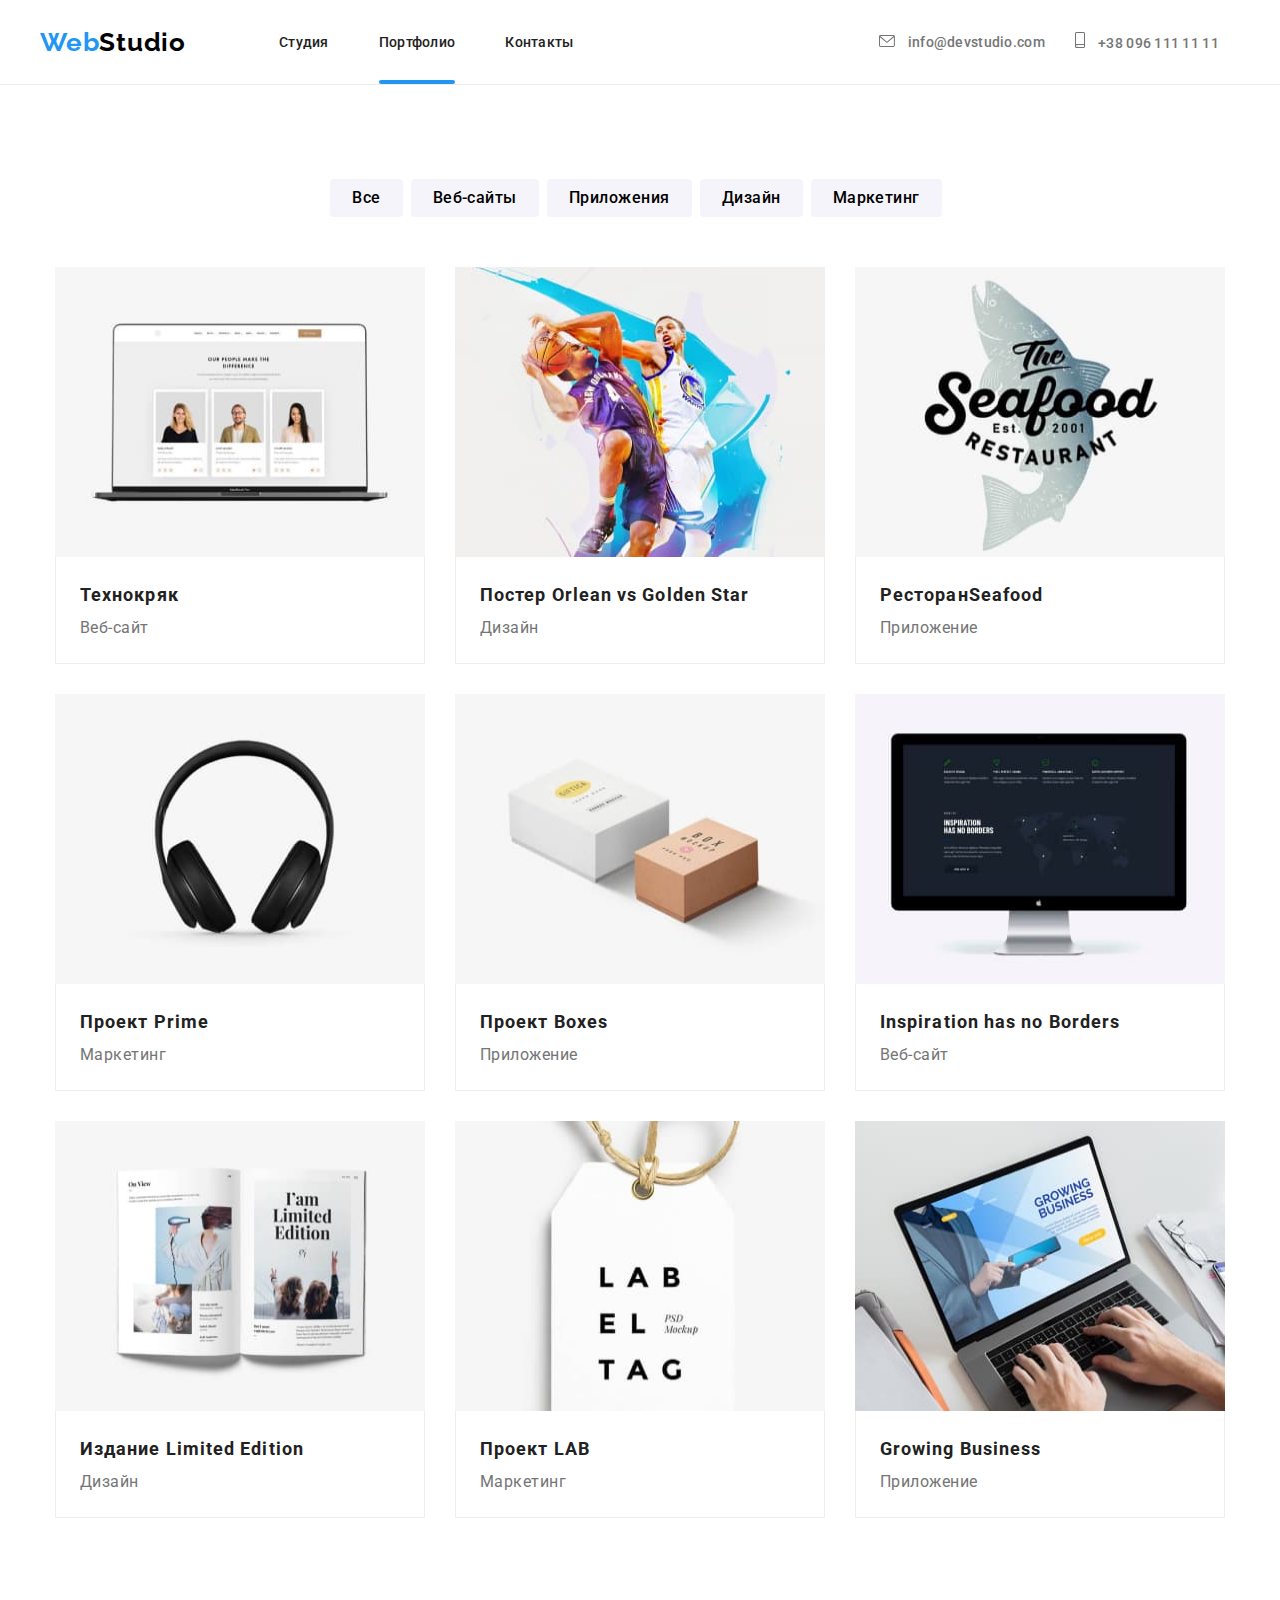
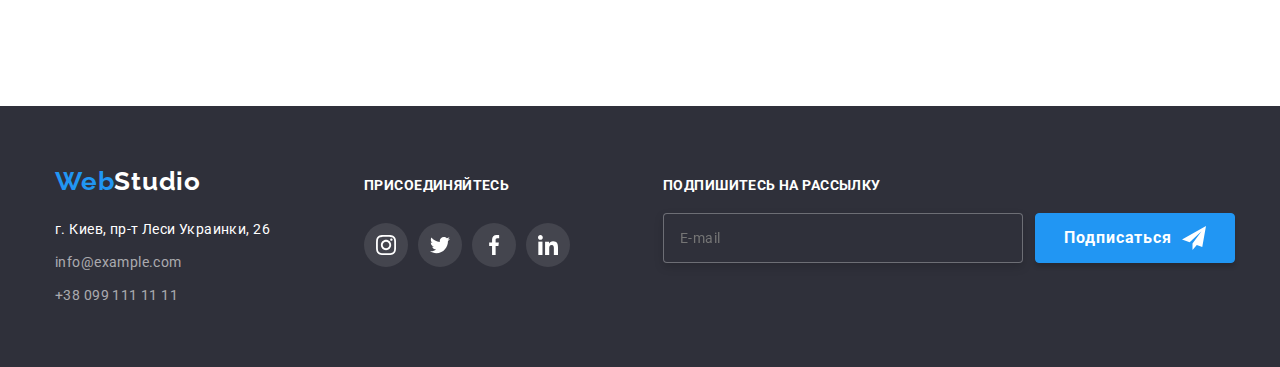
==== commit de91d1ee: "Update portfolio.html" ====
--- a/portfolio.html
+++ b/portfolio.html
@@ -50,7 +50,7 @@
             </li>
             <li class="contact__item">
               <a class="link contact__item-phone" href="tel:+380961111111"
-                ><svg class="contact__item-phone__icon" width="10" height="16">
+                ><svg class="contact__item-phone-icon" width="10" height="16">
                   <use href="./images/sprite.svg#icon-smartphone"></use>
                 </svg>
                 +38 096 111 11 11</a
--- a/css/main.min.css
+++ b/css/main.min.css
@@ -1 +1 @@
-:root{--primary-font: "Roboto", sans-serif;--secondary-font: "Raleway", sans-serif;--primary-font-color: #212121;--accent-color: #2196f3;--transition-dur-and-func: 250ms linear}.visually-hidden{position:absolute;width:1px;height:1px;margin:-1px;padding:0;overflow:hidden;border:0;clip:rect(0 0 0 0)}h1,h2,h3,h4,p{margin-top:0;margin-bottom:0;padding-left:0}ul,ol{margin-top:0;margin-bottom:0;padding-left:0}img{display:block}button{cursor:pointer}.list{list-style:none}.link{text-decoration:none;color:inherit}.logo{text-decoration:none;color:var(--accent-color);font-family:"Raleway";font-size:26px;font-weight:700;line-height:31px;letter-spacing:.03em}.logo-studio{color:#000}.logo-studio-white{color:#fff}body{font-family:var(--primary-font);color:var(--primary-font-color)}.container{width:1200px;margin-right:auto;margin-left:auto;padding-left:15px;padding-right:15px}.container-header{width:1200px;margin-right:auto;margin-left:auto}.section{padding-top:94px;padding-bottom:0px}.modal-btn{width:200px;height:50px;left:700px;top:430px;font-size:16px;font-weight:700;line-height:30px;color:#fff;letter-spacing:.06em;margin-top:30px;margin-bottom:200px;border:1px solid #2196f3;background:#2196f3;box-shadow:0px 4px 4px rgba(0,0,0,.15);border-radius:4px}.modal-btn:active{background-color:#188ce8}.menu__link{position:relative;font-size:14px;font-weight:500;line-height:16px;letter-spacing:.02em;color:var(--primary-font);transition-duration:250ms;transition-timing-function:cubic-bezier(0.4, 0, 0.2, 1)}.menu__link .current:hover::after{background-color:#2196f3}.menu__link .current{background-color:#2196f3}.menu__link:hover,.menu__link:focus{color:var(--accent-color)}.backdrop{position:fixed;z-index:100;top:0;left:0;width:100%;height:100%;background-color:rgba(0,0,0,.2);transition:opacity var(--transition-dur-and-func),visibility var(--transition-dur-and-func)}.backdrop.is-hidden{opacity:0;visibility:hidden;pointer-events:none}.modal{position:absolute;top:50%;left:50%;transform:translate(-50%, -50%);width:528px;height:581px;background:#fff;box-shadow:0px 1px 3px rgba(0,0,0,.12),0px 1px 1px rgba(0,0,0,.14),0px 2px 1px rgba(0,0,0,.2);border-radius:4px;padding:40px}.modal:hover,.modal:focus{box-shadow:0px 1px 3px rgba(0,0,0,.12),0px 1px 1px rgba(0,0,0,.14),0px 2px 1px rgba(0,0,0,.2)}.modal-close-btn{position:absolute;top:8px;right:8px;display:flex;justify-content:center;align-items:center;width:30px;height:30px;border-radius:50%;background-color:rgba(0,0,0,0);border:1px solid rgba(0,0,0,.1);padding:0;transition:fill var(--transition-dur-and-func)}.modal-close-btn:hover,.modal-close-btn:focus{outline:none;fill:var(--accent-color)}.modal-form{display:flex;flex-direction:column}.modal-form-field{margin-bottom:10px}.modal-form-input{width:100%;height:40px;border:1px solid rgba(33,33,33,.2);border-radius:4px;padding-left:42px;font-size:16px;font-weight:400;line-height:18px;font-family:"Roboto";letter-spacing:.01em;color:#000;transition:border-color var(--transition-dur-and-func)}.modal-form-input:focus{outline:none;border-color:var(--accent-color);cursor:pointer}.modal-form-input-icon{position:absolute;top:50%;left:12px;transform:translateY(-50%);display:block;width:18px;height:18px;fill:#000;transition:fill var(--transition-dur-and-func)}.modal-form-input:focus+.modal-form-input-icon{fill:var(--accent-color)}.modal-form-input-desc{display:block;font-family:"Roboto";font-size:12px;line-height:1.17;letter-spacing:.01em;color:#757575;margin-bottom:4px}.modal-form-title{font-family:"Roboto";font-size:20px;font-weight:700;line-height:23px;text-align:center;letter-spacing:.03em;color:#212121;margin-bottom:12px}.modal-form-comments{resize:none;width:100%;height:120px;left:576px;top:518px;padding:10px 16px;border:1px solid rgba(33,33,33,.2);border-radius:4px;transition:border-color var(--transition-dur-and-func)}.modal-form-comments::placeholder{font-family:"Roboto";font-size:12px;line-height:1.17;letter-spacing:.01em;color:rgba(117,117,117,.5)}.modal-form-comments:focus{outline:none;border-color:var(--accent-color);cursor:pointer}.modal-form-check-desc{display:flex;align-items:center;font-family:"Roboto";font-size:14px;line-height:1.71;letter-spacing:.03em;color:#757575;margin-bottom:30px}.modal-form-check-desc::before{display:block;width:16px;height:15px;border:1px solid #212121;border-radius:2px;content:"";cursor:pointer;background:#fff;margin-right:7px}.modal-form-check:checked+.modal-form-check-desc::before{background-image:url(../images/checked.svg);background-repeat:no-repeat;background-position:center;border:1px solid #2196f3}.modal-form-check:focus+.modal-form-check-desc::before{outline:1px solid #2196f3}.modal-form-submit{align-self:center;width:200px;height:50px;font-size:16px;font-weight:700;line-height:30px;color:#fff;letter-spacing:.06em;margin-bottom:40px;border:1px solid #2196f3;background:#2196f3;box-shadow:0px 4px 4px rgba(0,0,0,.15);border-radius:4px}.modal-form-input-wrapper{display:block;position:relative}.link-user-policy{text-decoration-line:underline;color:#2196f3}.modal-close-btn-icon{padding-top:2px}.current::after{display:block;content:"";position:absolute;top:0;left:0;width:100%;height:4px;border-radius:2px;transform:translate(0%, 1150%);margin-bottom:-1px;background:#2196f3}.navigation{background-color:#fff;display:flex;align-items:center}.contact__item__mail{font-size:14px;font-weight:500;line-height:16px;letter-spacing:.02em;color:#757575;margin-right:30px;transition-duration:250ms;transition-timing-function:cubic-bezier(0.4, 0, 0.2, 1)}.contact__item__mail:hover,.contact__item__mail:focus{color:var(--accent-color)}.contact__item__mail__icon{margin-right:10px;align-items:center;fill:currentColor}.contact__item-phone{font-size:14px;font-weight:500;line-height:16px;letter-spacing:.02em;color:#757575}.contact__item-phone:hover,.contact__item-phone:focus,.contact__item-phone:active{color:var(--accent-color)}.contact__item-phone-icon{margin-right:10px;align-items:center;fill:currentColor}.menu{display:flex;align-items:flex-start;padding-right:305px}.logo{margin-right:93px}.menu__item:not(:last-child){margin-right:50px}.contacts__list{display:flex;align-items:center;justify-content:space-between;padding-top:32px;padding-bottom:32px}.list-menu{padding-top:32px;padding-bottom:32px}.section__hero{background:#2f303a;text-align:center;display:column;padding-top:200px;background-image:linear-gradient(rgba(47, 48, 58, 0.4), rgba(47, 48, 58, 0.4)),url(../images/hero/bcg.jpg);background-size:cover;background-color:#c4c4c4}.section__hero-title{color:#fff;font-size:44px;font-weight:900;line-height:60px;letter-spacing:.06em;text-transform:uppercase;align-items:center}.benefits__title{font-size:14px;font-weight:700;line-height:16px;letter-spacing:.03em;text-transform:uppercase}.benefits__subtitle{font-size:14px;font-weight:400;line-height:24px;letter-spacing:.03em;color:#757575;margin-top:10px}.benefits__list{display:flex;padding-top:0px;gap:30px}.benefits__box{display:flex;justify-content:center;align-items:center;margin-bottom:30px;height:120px;border-radius:4px;background-color:#f5f4fa}.benefits__item{flex-basis:calc((100% - 60px)/3)}.about__title{font-size:36px;font-weight:700;line-height:42px;letter-spacing:.03em;margin-bottom:50px;text-align:center}.about__list{display:flex;flex-wrap:wrap;margin-bottom:94px;gap:30px}.about__item{flex-basis:calc((100% - 60px)/3)}.about__wrapper{position:relative}.about__title-wrapper{display:flex;position:absolute;justify-content:center;align-items:center;width:370px;height:70px;right:0;bottom:0;font-family:"Roboto";font-weight:700;font-size:14px;line-height:1.14;text-align:center;letter-spacing:.03em;text-transform:uppercase;color:#fff;background:rgba(47,48,58,.8)}.our-team{background:#f5f4fa;padding-bottom:94px}.our-team__item{box-shadow:0px 1px 3px rgba(0,0,0,.12),0px 1px 1px rgba(0,0,0,.14),0px 2px 1px rgba(0,0,0,.2)}.our-team__title{font-size:36px;font-weight:700;line-height:42px;letter-spacing:.03em;margin-bottom:50px;text-align:center}.our-team__title-name{font-size:16px;font-weight:500;line-height:19px;letter-spacing:.03em;margin-bottom:10px;text-align:center;padding-top:30px}.team-subtitle{font-size:16px;font-weight:400;line-height:19px;font-size:16px;line-height:1.19;letter-spacing:.03em;color:#757575;text-align:center;margin-bottom:16px}.our-team__list{display:flex;flex-wrap:wrap;gap:30px;justify-content:center}.our-team__card-wrapper{width:270px;background-color:#fff;border-bottom:#fff;border-left:#fff;border-right:#fff;border-radius:0px 0px 4px 4px}.social-list-link{display:flex;justify-content:center;align-items:center;width:44px;height:44px;border-radius:50%;background-color:#fff;margin-bottom:30px;transition-duration:250ms;transition-timing-function:cubic-bezier(0.4, 0, 0.2, 1)}.social-list-link:hover,.social-list-link:focus{background-color:#2196f3}.social-list{display:flex;justify-content:center;gap:10px}.social-list-icon{fill:#afb1b8;transition-duration:250ms;transition-timing-function:cubic-bezier(0.4, 0, 0.2, 1)}.social-list-link:hover .social-list-icon,.social-list-link:focus .social-list-icon{fill:#fff}.clients-list{display:flex;gap:30px}.clients__item-link{display:flex;justify-content:center;align-items:center;width:170px;height:92px;border:1px solid #afb1b8;border-radius:4px;fill:#afb1b8;transition-duration:250ms;transition-timing-function:cubic-bezier(0.4, 0, 0.2, 1)}.clients__item-link:hover,.clients__item-link:focus{border-color:#2196f3}.client-list-icon{fill:#afb1b8;transition-duration:250ms;transition-timing-function:cubic-bezier(0.4, 0, 0.2, 1)}.clients-item:hover .client-list-icon,.clients-item:focus .client-list-icon{fill:#2196f3;background-color:#fff;transition:transform 250ms cubic-bezier(0.4, 0, 0.2, 1)}.clients__item-link:hover .client-list-icon,.clients__item-link:focus .client-list-icon{border-color:#2196f3;fill:#2196f3}.clients{padding-bottom:94px}.address{text-decoration:none;font-size:14px;font-weight:400;line-height:24px;letter-spacing:.03em;color:#fff;margin-bottom:9px;transition-duration:250ms;transition-timing-function:cubic-bezier(0.4, 0, 0.2, 1)}.address:hover,.address:focus{color:#188ce8;background-color:#2f303a}.footer-mail{font-size:14px;font-weight:400;line-height:24px;letter-spacing:.03em;color:rgba(255,255,255,.6);background-color:#2f303a;transition-duration:250ms;transition-timing-function:cubic-bezier(0.4, 0, 0.2, 1)}.footer-mail:hover,.footer-mail:focus,.footer-mail:active{color:var(--accent-color)}.footer-phone{font-size:14px;font-weight:400;line-height:24px;letter-spacing:.03em;color:rgba(255,255,255,.6);background-color:#2f303a;transition-duration:250ms;transition-timing-function:cubic-bezier(0.4, 0, 0.2, 1)}.footer-phone:hover,.footer-phone:focus,.footer-phone:active{color:var(--accent-color)}.footer{display:flex;align-items:baseline;background-color:#2f303a;padding-top:60px;padding-bottom:60px}.footer-part1{padding-right:70px}.footer-logo{display:flex;align-items:baseline}.footer-adress{text-decoration:none;font-style:normal;margin-bottom:9px;margin-top:20px;color:#fff}.footer-contact-mail{margin-bottom:9px}.join-title{font-size:14px;font-weight:700;line-height:15px;letter-spacing:.03em;text-transform:uppercase;color:#fff;text-transform:uppercase}.join-link{display:flex;justify-content:center;align-items:center;width:44px;height:44px;border-radius:50%;background:rgba(255,255,255,.1);transition-duration:250ms;transition-timing-function:cubic-bezier(0.4, 0, 0.2, 1)}.join-link:hover,.join-link:focus{background-color:#2196f3}.join-link .join-icon,.join-link .join-icon{fill:#fff;transition-duration:250ms;transition-timing-function:cubic-bezier(0.4, 0, 0.2, 1)}.join-list{display:flex;flex-direction:row;justify-content:center;gap:10px;margin-top:30px}.join{margin-right:870px;padding-left:70px;padding-top:10px}.fotter-form-subscribe{display:flex;flex-direction:column;align-items:baseline;margin-left:93px}.footer-form-input{width:360px;height:50px;border:1px solid rgba(255,255,255,.3);filter:drop-shadow(0px 4px 4px rgba(0, 0, 0, 0.15));border-radius:4px;background:#2f303a;padding-left:16px;margin-right:12px;font-family:"Roboto";font-size:14px;font-weight:400;line-height:16px;letter-spacing:.03em;color:#fff}.footer-input-btn{display:flex}.footer-form-title{font-family:"Roboto";font-size:14px;font-weight:700;line-height:16px;letter-spacing:.03em;text-transform:uppercase;color:#fff;margin-bottom:20px}.footer-form-submit{display:flex;justify-content:center;align-items:center;width:200px;height:50px;font-size:16px;font-weight:700;line-height:30px;color:#fff;letter-spacing:.06em;border:1px solid #2196f3;background:#2196f3;box-shadow:0px 4px 4px rgba(0,0,0,.15);border-radius:4px}.footer-icon-subscribe{width:24px;height:24px;margin-left:10px}.header-container{border-bottom:1px solid #ececec}.filter-btn{padding-top:6px;padding-bottom:6px;padding-left:22px;padding-right:22px;font-family:var(--primary-font);font-size:16px;font-weight:500;line-height:26px;letter-spacing:.03em;background-color:#f5f4fa;cursor:pointer;border-radius:4px;border:none}.filter-btn:hover,.filter-btn:focus{background-color:var(--accent-color);color:#fff;box-shadow:0px 3px 1px rgba(0,0,0,.1),0px 1px 2px rgba(0,0,0,.08),0px 2px 2px rgba(0,0,0,.12)}.filter-btn{display:flex;flex-wrap:wrap;transition-duration:250ms;transition-timing-function:cubic-bezier(0.4, 0, 0.2, 1)}.portfolio-title{font-size:18px;font-weight:700;line-height:36px;letter-spacing:.06em}.portfolio-subtitle{font-size:16px;font-weight:400;line-height:30px;letter-spacing:.03em;color:#757575}.filter-list{display:flex;flex-wrap:wrap;justify-content:center;margin-bottom:50px;gap:8px}.filter-list:not(:last-child){margin-right:8px}.portfolio-list{display:flex;flex-wrap:wrap;gap:30px}.portfolio-item{flex-basis:calc((100% - 180px)/9);transition-duration:250ms;transition-timing-function:cubic-bezier(0.4, 0, 0.2, 1)}.portfolio-item:hover,.portfolio-item:focus{box-shadow:0px 1px 1px rgba(0,0,0,.12),0px 4px 4px rgba(0,0,0,.06),1px 4px 6px rgba(0,0,0,.16)}.portfolio-card-wrapper{padding-top:20px;padding-bottom:20px;padding-left:24px;padding-right:24px;border-bottom:1px solid #eee;border-left:1px solid #eee;border-right:1px solid #eee}.overlay-wrapper{position:relative;display:block;overflow:hidden}.overlay{position:absolute;top:0;left:0;width:100%;height:100%;font-family:"Roboto";font-size:18px;font-weight:400;line-height:28px;letter-spacing:.03em;color:#fff;background-color:rgba(33,150,243,.9);padding:63px 24px;transform:translate(0, 100%);transition:transform 250ms cubic-bezier(0.4, 0, 0.2, 1)}.portfolio-item:hover .overlay{transform:translate(0, 0)}.margin-portfolio{margin-bottom:94px}/*# sourceMappingURL=main.min.css.map */+:root{--primary-font: "Roboto", sans-serif;--secondary-font: "Raleway", sans-serif;--primary-font-color: #212121;--accent-color: #2196f3;--transition-dur-and-func: 250ms linear}.visually-hidden{position:absolute;width:1px;height:1px;margin:-1px;padding:0;overflow:hidden;border:0;clip:rect(0 0 0 0)}h1,h2,h3,h4,p{margin-top:0;margin-bottom:0;padding-left:0}ul,ol{margin-top:0;margin-bottom:0;padding-left:0}img{display:block}button{cursor:pointer}.list{list-style:none}.link{text-decoration:none;color:inherit}.logo{text-decoration:none;color:var(--accent-color);font-family:"Raleway";font-size:26px;font-weight:700;line-height:31px;letter-spacing:.03em}.logo-studio{color:#000}.logo-studio-white{color:#fff}body{font-family:var(--primary-font);color:var(--primary-font-color)}.container{margin:0 auto;padding:0 15px;width:1200px}.container-header{width:1200px;margin-right:auto;margin-left:auto}.section{padding-top:94px;padding-bottom:94px}.section2{padding-top:0;padding-bottom:94px}.modal-btn{width:200px;height:50px;left:700px;top:430px;font-size:16px;font-weight:700;line-height:30px;color:#fff;letter-spacing:.06em;margin-top:30px;border:1px solid #2196f3;background:#2196f3;box-shadow:0px 4px 4px rgba(0,0,0,.15);border-radius:4px}.modal-btn:active{background-color:#188ce8}.menu__link{position:relative;font-size:14px;font-weight:500;line-height:16px;letter-spacing:.02em;color:var(--primary-font);transition-duration:250ms;transition-timing-function:cubic-bezier(0.4, 0, 0.2, 1)}.menu__link .current:hover::after{background-color:#2196f3}.menu__link .current{background-color:#2196f3}.menu__link:hover,.menu__link:focus{color:var(--accent-color)}.backdrop{position:fixed;z-index:100;top:0;left:0;width:100%;height:100%;background-color:rgba(0,0,0,.2);transition:opacity var(--transition-dur-and-func),visibility var(--transition-dur-and-func)}.backdrop.is-hidden{opacity:0;visibility:hidden;pointer-events:none}.modal{position:absolute;top:50%;left:50%;transform:translate(-50%, -50%);width:528px;height:581px;background:#fff;box-shadow:0px 1px 3px rgba(0,0,0,.12),0px 1px 1px rgba(0,0,0,.14),0px 2px 1px rgba(0,0,0,.2);border-radius:4px;padding:40px}.modal:hover,.modal:focus{box-shadow:0px 1px 3px rgba(0,0,0,.12),0px 1px 1px rgba(0,0,0,.14),0px 2px 1px rgba(0,0,0,.2)}.modal-close-btn{position:absolute;top:8px;right:8px;display:flex;justify-content:center;align-items:center;width:30px;height:30px;border-radius:50%;background-color:rgba(0,0,0,0);border:1px solid rgba(0,0,0,.1);padding:0;transition:fill var(--transition-dur-and-func)}.modal-close-btn:hover,.modal-close-btn:focus{outline:none;fill:var(--accent-color)}.modal-form{display:flex;flex-direction:column}.modal-form-field{margin-bottom:10px}.modal-form-input{width:100%;height:40px;border:1px solid rgba(33,33,33,.2);border-radius:4px;padding-left:42px;font-size:16px;font-weight:400;line-height:18px;font-family:"Roboto";letter-spacing:.01em;color:#000;transition:border-color var(--transition-dur-and-func)}.modal-form-input:focus{outline:none;border-color:var(--accent-color);cursor:pointer}.modal-form-input-icon{position:absolute;top:50%;left:12px;transform:translateY(-50%);display:block;width:18px;height:18px;fill:#000;transition:fill var(--transition-dur-and-func)}.modal-form-input:focus+.modal-form-input-icon{fill:var(--accent-color)}.modal-form-input-desc{display:block;font-family:"Roboto";font-size:12px;line-height:1.17;letter-spacing:.01em;color:#757575;margin-bottom:4px}.modal-form-title{font-family:"Roboto";font-size:20px;font-weight:700;line-height:23px;text-align:center;letter-spacing:.03em;color:#212121;margin-bottom:12px}.modal-form-comments{resize:none;width:100%;height:120px;left:576px;top:518px;padding:10px 16px;border:1px solid rgba(33,33,33,.2);border-radius:4px;transition:border-color var(--transition-dur-and-func)}.modal-form-comments::placeholder{font-family:"Roboto";font-size:12px;line-height:1.17;letter-spacing:.01em;color:rgba(117,117,117,.5)}.modal-form-comments:focus{outline:none;border-color:var(--accent-color);cursor:pointer}.modal-form-check-desc{display:flex;align-items:center;font-family:"Roboto";font-size:14px;line-height:1.71;letter-spacing:.03em;color:#757575;margin-bottom:30px}.modal-form-check-desc::before{display:block;width:16px;height:15px;border:1px solid #212121;border-radius:2px;content:"";cursor:pointer;background:#fff;margin-right:7px}.modal-form-check:checked+.modal-form-check-desc::before{background-image:url(../images/checked.svg);background-repeat:no-repeat;background-position:center;border:1px solid #2196f3}.modal-form-check:focus+.modal-form-check-desc::before{outline:1px solid #2196f3}.modal-form-submit{align-self:center;width:200px;height:50px;font-size:16px;font-weight:700;line-height:30px;color:#fff;letter-spacing:.06em;margin-bottom:40px;border:1px solid #2196f3;background:#2196f3;box-shadow:0px 4px 4px rgba(0,0,0,.15);border-radius:4px}.modal-form-input-wrapper{display:block;position:relative}.link-user-policy{text-decoration-line:underline;color:#2196f3}.modal-close-btn-icon{padding-top:2px}.current::after{display:block;content:"";position:absolute;top:0;left:0;width:100%;height:4px;border-radius:2px;transform:translate(0%, 1150%);margin-bottom:-1px;background:#2196f3}.navigation{background-color:#fff;display:flex;align-items:center}.contact__item__mail{font-size:14px;font-weight:500;line-height:16px;letter-spacing:.02em;color:#757575;margin-right:30px;transition-duration:250ms;transition-timing-function:cubic-bezier(0.4, 0, 0.2, 1)}.contact__item__mail:hover,.contact__item__mail:focus{color:var(--accent-color)}.contact__item__mail__icon{margin-right:10px;align-items:center;fill:currentColor}.contact__item-phone{font-size:14px;font-weight:500;line-height:16px;letter-spacing:.02em;color:#757575}.contact__item-phone:hover,.contact__item-phone:focus,.contact__item-phone:active{color:var(--accent-color)}.contact__item-phone-icon{margin-right:10px;align-items:center;fill:currentColor}.menu{display:flex;align-items:flex-start;padding-right:305px}.logo{margin-right:93px}.menu__item:not(:last-child){margin-right:50px}.contacts__list{display:flex;align-items:center;justify-content:space-between;padding-top:32px;padding-bottom:32px}.list-menu{padding-top:32px;padding-bottom:32px}.hero{padding-top:200px;padding-bottom:200px;text-align:center;margin:0 auto;background:#2f303a;text-align:center;background-image:linear-gradient(rgba(47, 48, 58, 0.4), rgba(47, 48, 58, 0.4)),url(../images/hero/bcg.jpg);background-repeat:no-repeat;background-size:cover;max-width:1600px;background-position:center;background-color:#c4c4c4}.hero__title{max-width:700px;margin-left:auto;margin-right:auto;margin-bottom:30px;color:#fff;font-size:44px;font-weight:900;line-height:60px;letter-spacing:.06em;text-transform:uppercase;text-align:center}.benefits__title{font-size:14px;font-weight:700;line-height:16px;letter-spacing:.03em;text-transform:uppercase}.benefits__subtitle{font-size:14px;font-weight:400;line-height:24px;letter-spacing:.03em;color:#757575;margin-top:10px}.benefits__list{display:flex;padding-top:0px;gap:30px}.benefits__box{display:flex;justify-content:center;align-items:center;margin-bottom:30px;height:120px;border-radius:4px;background-color:#f5f4fa}.benefits__item{flex-basis:calc((100% - 60px)/3)}.about__title{font-size:36px;font-weight:700;line-height:42px;letter-spacing:.03em;margin-bottom:50px;text-align:center}.about__list{display:flex;flex-wrap:wrap;gap:30px}.about__item{flex-basis:calc((100% - 60px)/3)}.about__wrapper{position:relative}.about__title-wrapper{display:flex;position:absolute;justify-content:center;align-items:center;width:370px;height:70px;right:0;bottom:0;font-family:"Roboto";font-weight:700;font-size:14px;line-height:1.14;text-align:center;letter-spacing:.03em;text-transform:uppercase;color:#fff;background:rgba(47,48,58,.8)}.our-team{background:#f5f4fa;padding-bottom:94px}.our-team__item{box-shadow:0px 1px 3px rgba(0,0,0,.12),0px 1px 1px rgba(0,0,0,.14),0px 2px 1px rgba(0,0,0,.2)}.our-team__title{font-size:36px;font-weight:700;line-height:42px;letter-spacing:.03em;margin-bottom:50px;text-align:center}.our-team__title-name{font-size:16px;font-weight:500;line-height:19px;letter-spacing:.03em;margin-bottom:10px;text-align:center;padding-top:30px}.team-subtitle{font-size:16px;font-weight:400;line-height:19px;font-size:16px;line-height:1.19;letter-spacing:.03em;color:#757575;text-align:center;margin-bottom:16px}.our-team__list{display:flex;flex-wrap:wrap;gap:30px;justify-content:center}.our-team__card-wrapper{width:270px;background-color:#fff;border-bottom:#fff;border-left:#fff;border-right:#fff;border-radius:0px 0px 4px 4px}.social-list-link{display:flex;justify-content:center;align-items:center;width:44px;height:44px;border-radius:50%;background-color:#fff;margin-bottom:30px;transition-duration:250ms;transition-timing-function:cubic-bezier(0.4, 0, 0.2, 1)}.social-list-link:hover,.social-list-link:focus{background-color:#2196f3}.social-list{display:flex;justify-content:center;gap:10px}.social-list-icon{fill:#afb1b8;transition-duration:250ms;transition-timing-function:cubic-bezier(0.4, 0, 0.2, 1)}.social-list-link:hover .social-list-icon,.social-list-link:focus .social-list-icon{fill:#fff}.clients-list{display:flex;gap:30px}.clients__item-link{display:flex;justify-content:center;align-items:center;width:170px;height:92px;border:1px solid #afb1b8;border-radius:4px;fill:#afb1b8;transition-duration:250ms;transition-timing-function:cubic-bezier(0.4, 0, 0.2, 1)}.clients__item-link:hover,.clients__item-link:focus{border-color:#2196f3}.client-list-icon{fill:#afb1b8;transition-duration:250ms;transition-timing-function:cubic-bezier(0.4, 0, 0.2, 1)}.clients-item:hover .client-list-icon,.clients-item:focus .client-list-icon{fill:#2196f3;background-color:#fff;transition:transform 250ms cubic-bezier(0.4, 0, 0.2, 1)}.clients__item-link:hover .client-list-icon,.clients__item-link:focus .client-list-icon{border-color:#2196f3;fill:#2196f3}.address{text-decoration:none;font-size:14px;font-weight:400;line-height:24px;letter-spacing:.03em;color:#fff;margin-bottom:9px;transition-duration:250ms;transition-timing-function:cubic-bezier(0.4, 0, 0.2, 1)}.address:hover,.address:focus{color:#188ce8;background-color:#2f303a}.footer-mail{font-size:14px;font-weight:400;line-height:24px;letter-spacing:.03em;color:rgba(255,255,255,.6);background-color:#2f303a;transition-duration:250ms;transition-timing-function:cubic-bezier(0.4, 0, 0.2, 1)}.footer-mail:hover,.footer-mail:focus,.footer-mail:active{color:var(--accent-color)}.footer-phone{font-size:14px;font-weight:400;line-height:24px;letter-spacing:.03em;color:rgba(255,255,255,.6);background-color:#2f303a;transition-duration:250ms;transition-timing-function:cubic-bezier(0.4, 0, 0.2, 1)}.footer-phone:hover,.footer-phone:focus,.footer-phone:active{color:var(--accent-color)}.footer{display:flex;align-items:baseline;background-color:#2f303a;padding-top:60px;padding-bottom:60px}.footer-part1{padding-right:70px}.footer-logo{display:flex;align-items:baseline}.footer-adress{text-decoration:none;font-style:normal;margin-bottom:9px;margin-top:20px;color:#fff}.footer-contact-mail{margin-bottom:9px}.join-title{font-size:14px;font-weight:700;line-height:15px;letter-spacing:.03em;text-transform:uppercase;color:#fff;text-transform:uppercase}.join-link{display:flex;justify-content:center;align-items:center;width:44px;height:44px;border-radius:50%;background:rgba(255,255,255,.1);transition-duration:250ms;transition-timing-function:cubic-bezier(0.4, 0, 0.2, 1)}.join-link:hover,.join-link:focus{background-color:#2196f3}.join-link .join-icon,.join-link .join-icon{fill:#fff;transition-duration:250ms;transition-timing-function:cubic-bezier(0.4, 0, 0.2, 1)}.join-list{display:flex;flex-direction:row;justify-content:center;gap:10px;margin-top:30px}.join{margin-right:870px;padding-left:70px;padding-top:10px}.fotter-form-subscribe{display:flex;flex-direction:column;align-items:baseline;margin-left:93px}.footer-form-input{width:360px;height:50px;border:1px solid rgba(255,255,255,.3);filter:drop-shadow(0px 4px 4px rgba(0, 0, 0, 0.15));border-radius:4px;background:#2f303a;padding-left:16px;margin-right:12px;font-family:"Roboto";font-size:14px;font-weight:400;line-height:16px;letter-spacing:.03em;color:#fff}.footer-input-btn{display:flex}.footer-form-title{font-family:"Roboto";font-size:14px;font-weight:700;line-height:16px;letter-spacing:.03em;text-transform:uppercase;color:#fff;margin-bottom:20px}.footer-form-submit{display:flex;justify-content:center;align-items:center;width:200px;height:50px;font-size:16px;font-weight:700;line-height:30px;color:#fff;letter-spacing:.06em;border:1px solid #2196f3;background:#2196f3;box-shadow:0px 4px 4px rgba(0,0,0,.15);border-radius:4px}.footer-icon-subscribe{width:24px;height:24px;margin-left:10px}.header-container{border-bottom:1px solid #ececec}.filter-btn{padding-top:6px;padding-bottom:6px;padding-left:22px;padding-right:22px;font-family:var(--primary-font);font-size:16px;font-weight:500;line-height:26px;letter-spacing:.03em;background-color:#f5f4fa;cursor:pointer;border-radius:4px;border:none}.filter-btn:hover,.filter-btn:focus{background-color:var(--accent-color);color:#fff;box-shadow:0px 3px 1px rgba(0,0,0,.1),0px 1px 2px rgba(0,0,0,.08),0px 2px 2px rgba(0,0,0,.12)}.filter-btn{display:flex;flex-wrap:wrap;transition-duration:250ms;transition-timing-function:cubic-bezier(0.4, 0, 0.2, 1)}.portfolio-title{font-size:18px;font-weight:700;line-height:36px;letter-spacing:.06em}.portfolio-subtitle{font-size:16px;font-weight:400;line-height:30px;letter-spacing:.03em;color:#757575}.filter-list{display:flex;flex-wrap:wrap;justify-content:center;margin-bottom:50px;gap:8px}.filter-list:not(:last-child){margin-right:8px}.portfolio-list{display:flex;flex-wrap:wrap;gap:30px}.portfolio-item{flex-basis:calc((100% - 180px)/9);transition-duration:250ms;transition-timing-function:cubic-bezier(0.4, 0, 0.2, 1)}.portfolio-item:hover,.portfolio-item:focus{box-shadow:0px 1px 1px rgba(0,0,0,.12),0px 4px 4px rgba(0,0,0,.06),1px 4px 6px rgba(0,0,0,.16)}.portfolio-card-wrapper{padding-top:20px;padding-bottom:20px;padding-left:24px;padding-right:24px;border-bottom:1px solid #eee;border-left:1px solid #eee;border-right:1px solid #eee}.overlay-wrapper{position:relative;display:block;overflow:hidden}.overlay{position:absolute;top:0;left:0;width:100%;height:100%;font-family:"Roboto";font-size:18px;font-weight:400;line-height:28px;letter-spacing:.03em;color:#fff;background-color:rgba(33,150,243,.9);padding:63px 24px;transform:translate(0, 100%);transition:transform 250ms cubic-bezier(0.4, 0, 0.2, 1)}.portfolio-item:hover .overlay{transform:translate(0, 0)}.margin-portfolio{margin-bottom:94px}/*# sourceMappingURL=main.min.css.map */